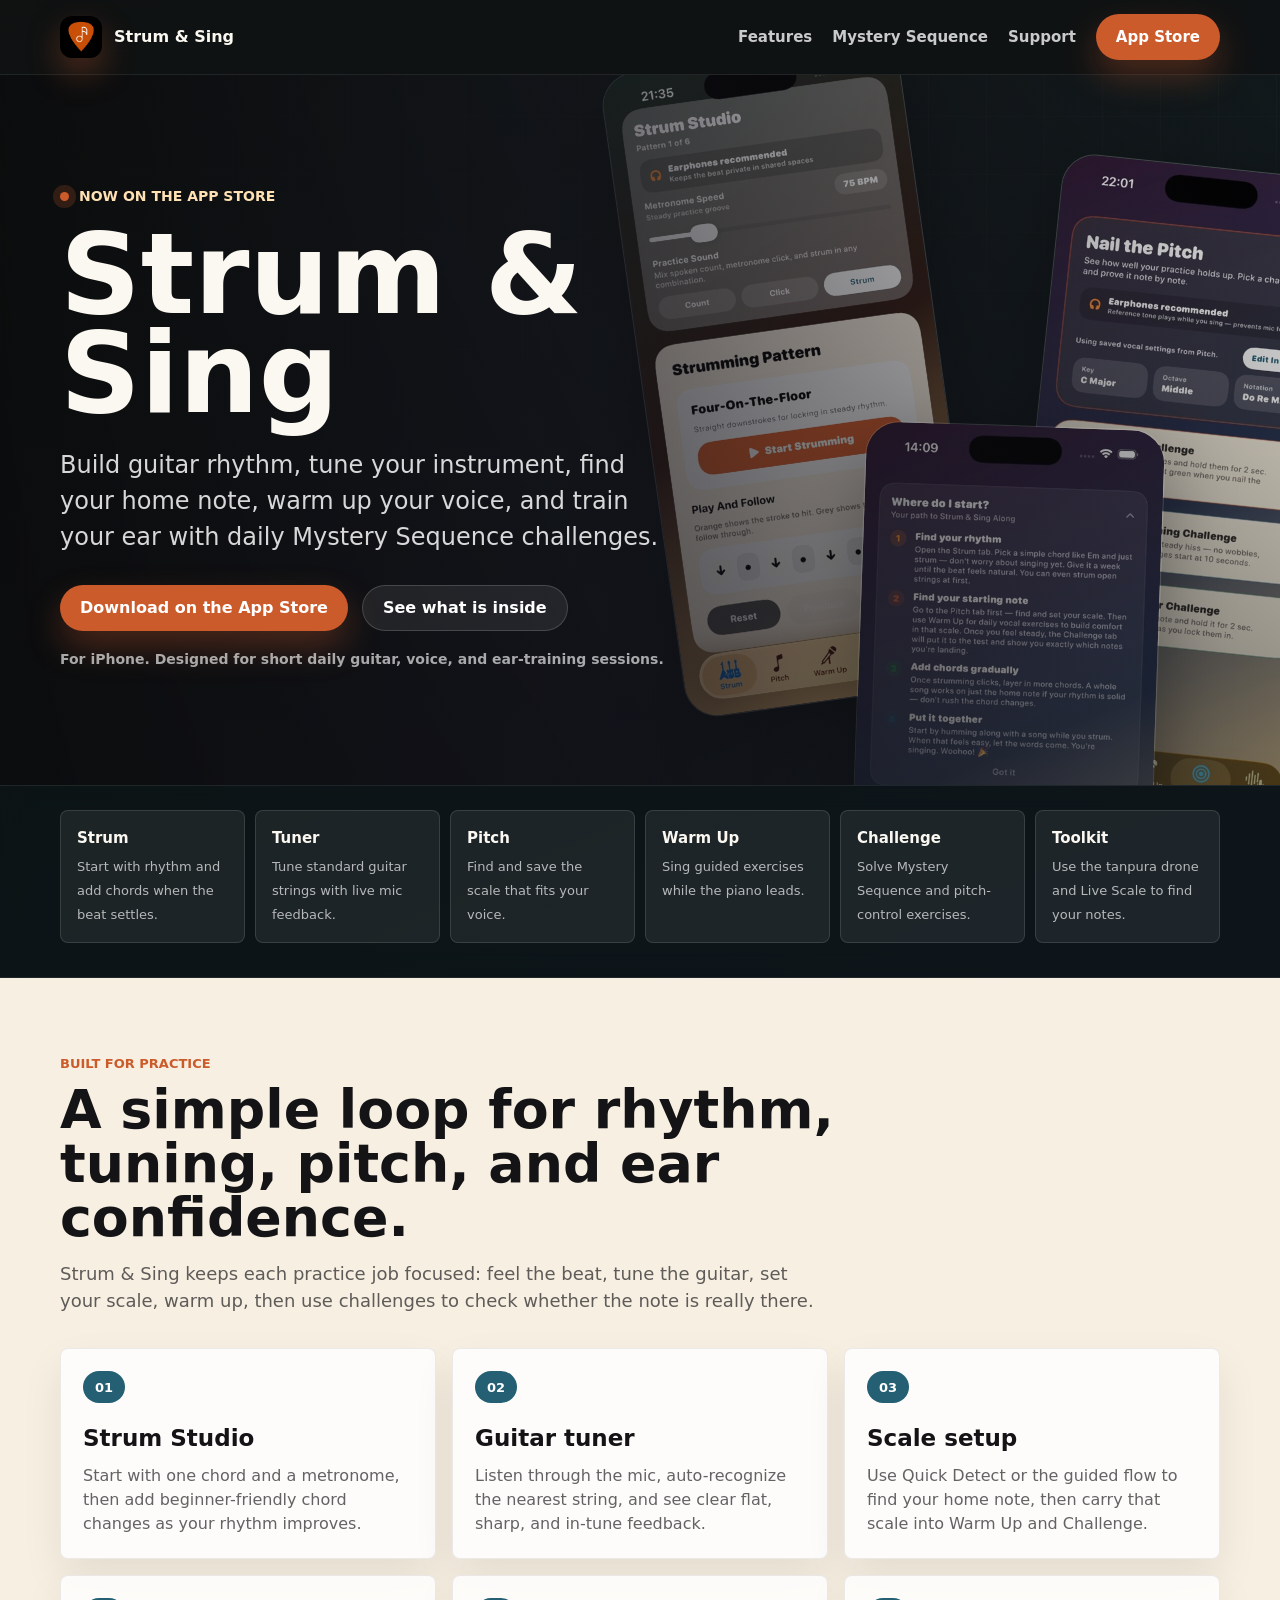
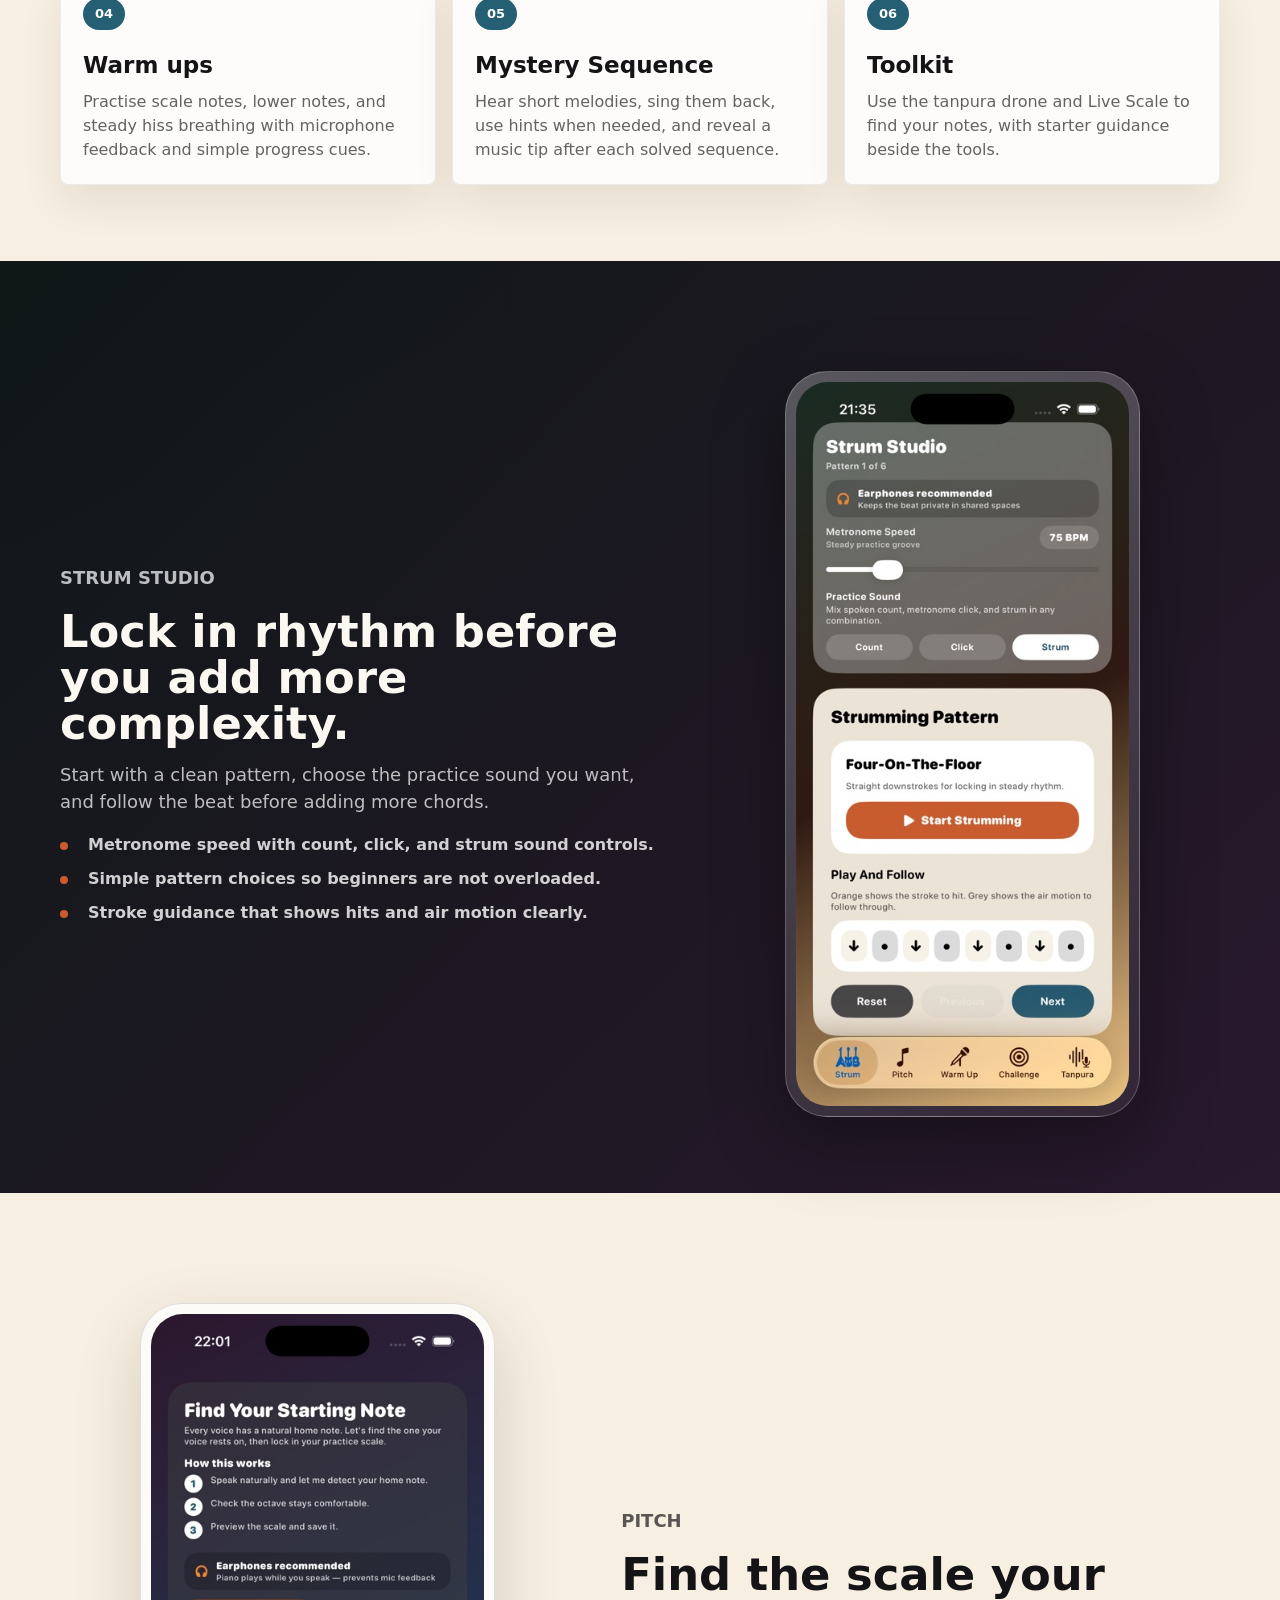
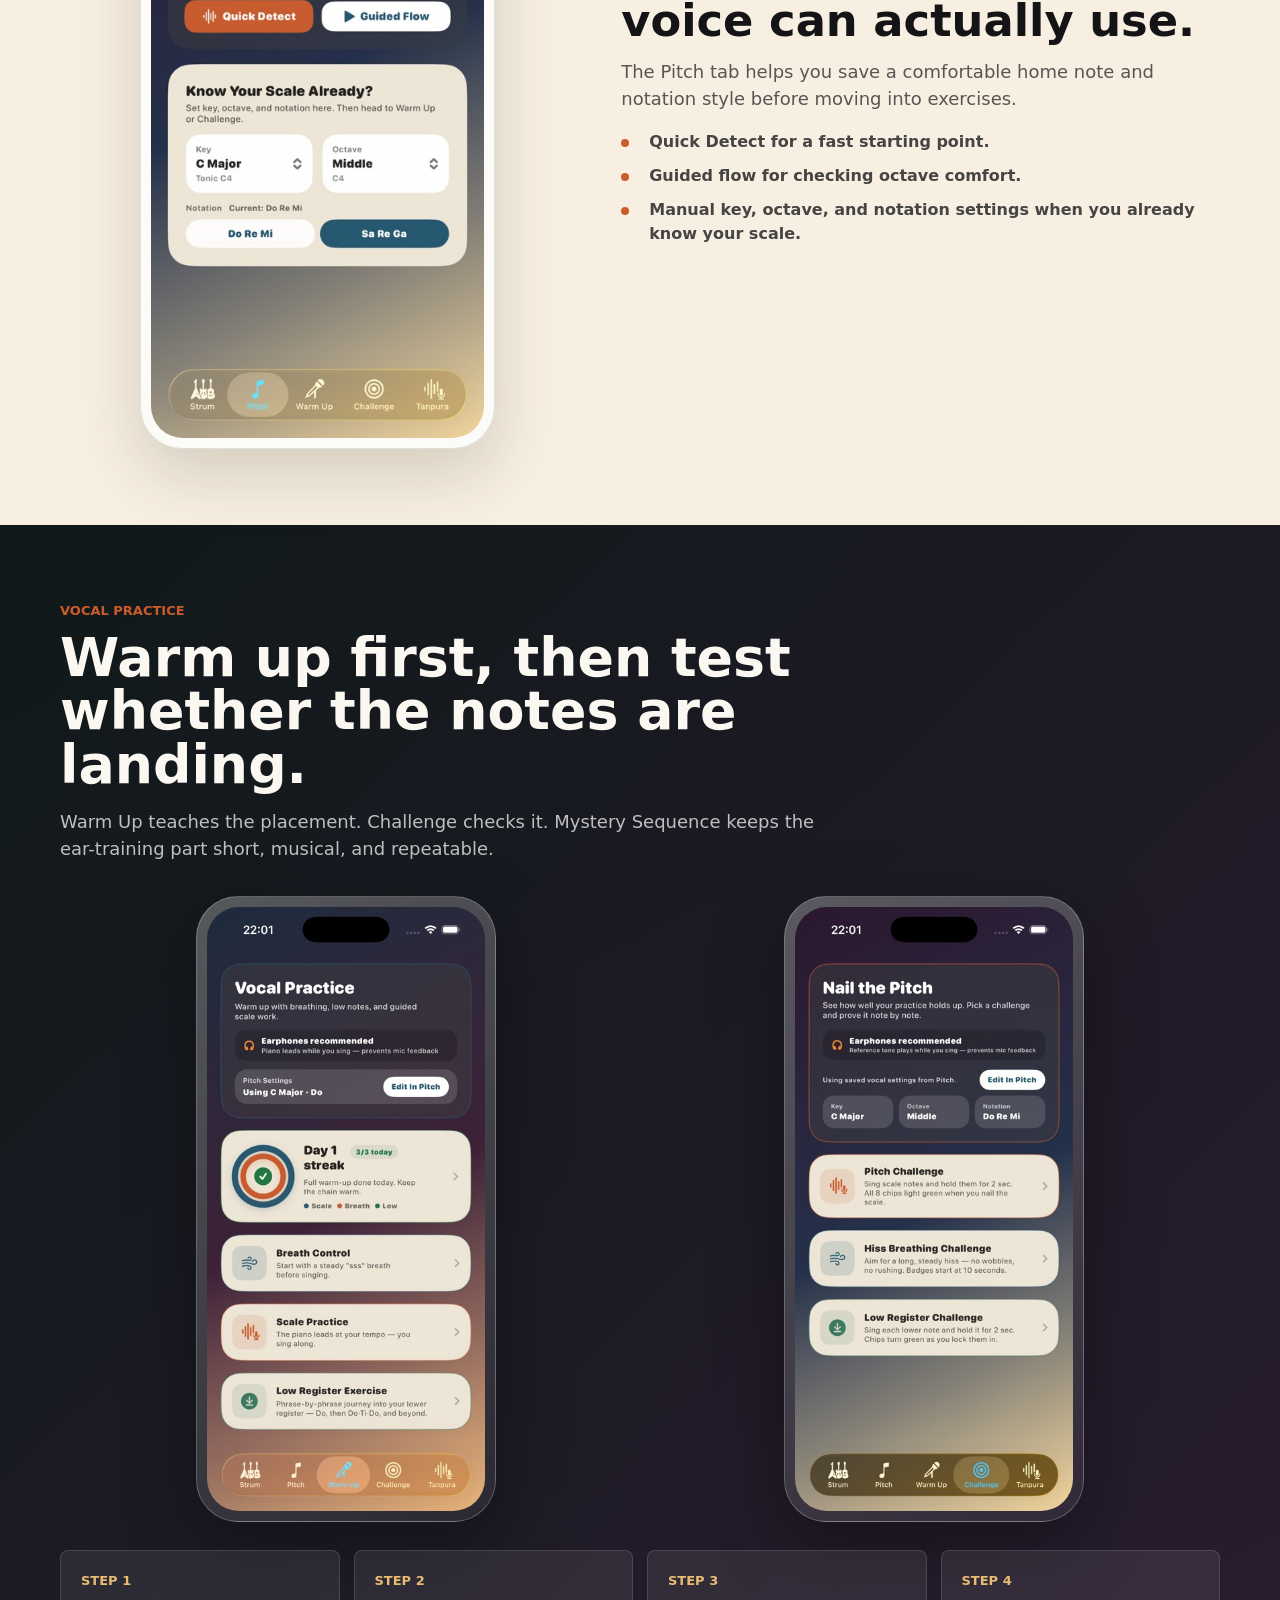
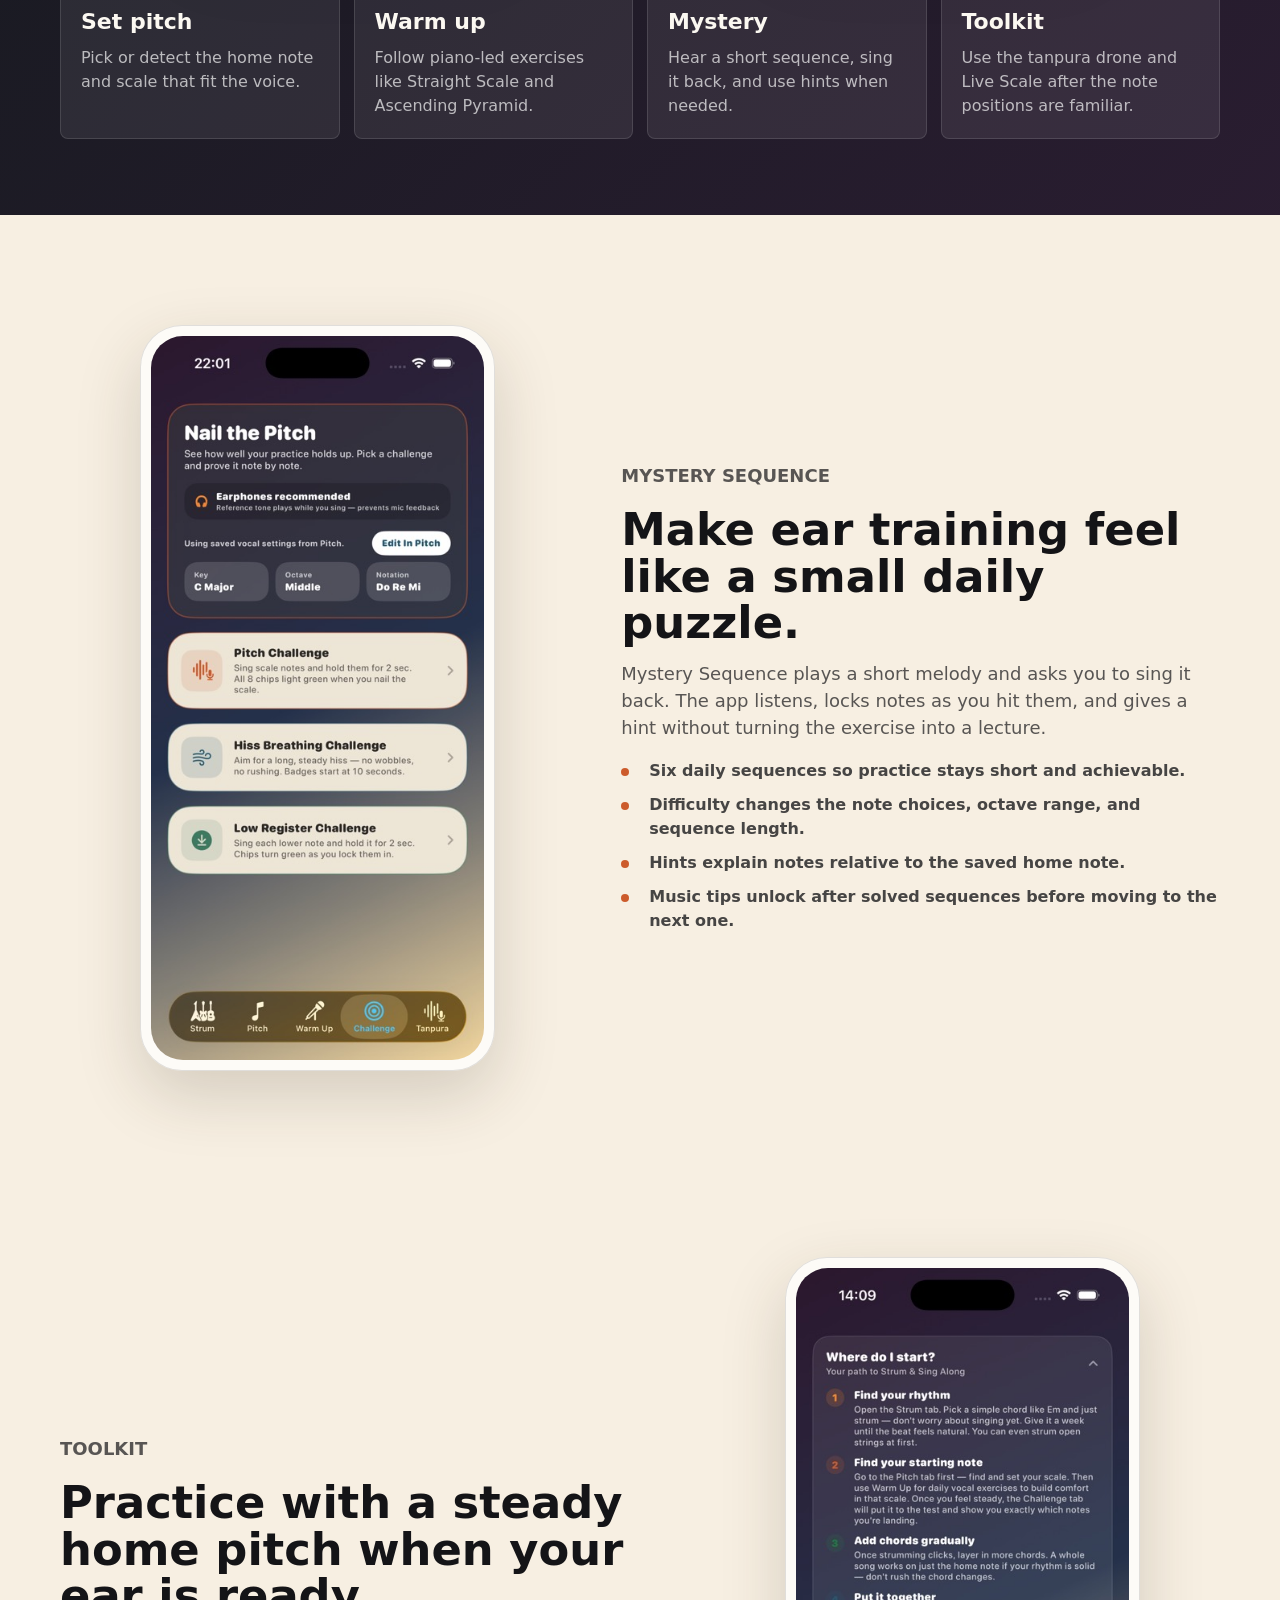
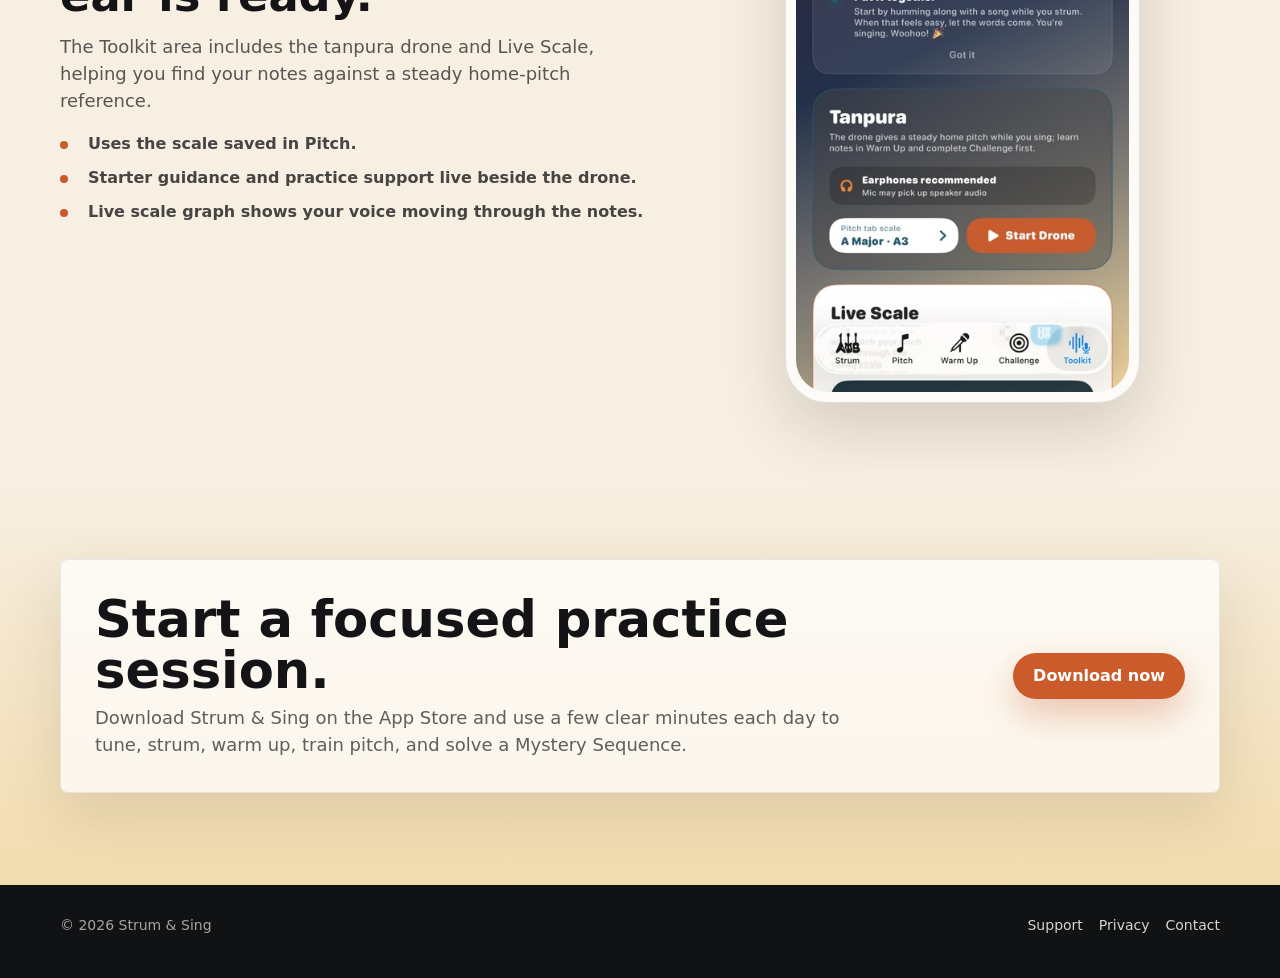
==== index.html @ d070ed95 "Clarify Toolkit website copy" ====
<!DOCTYPE html>
<html lang="en">
<head>
  <meta charset="UTF-8" />
  <meta name="viewport" content="width=device-width, initial-scale=1.0" />
  <title>Strum &amp; Sing | Guitar, Voice &amp; Ear Training</title>
  <meta name="description" content="Strum &amp; Sing is an iPhone practice app for guitar rhythm, guitar tuning, vocal warm ups, pitch feedback, Mystery Sequence ear training, and Toolkit drone practice." />
  <meta property="og:title" content="Strum &amp; Sing" />
  <meta property="og:description" content="Build rhythm. Tune your guitar. Find your pitch. Train your ear with Mystery Sequence." />
  <meta property="og:image" content="assets/strum-studio.jpg" />
  <meta property="og:type" content="website" />
  <style>
    :root {
      --ink: #141417;
      --text: #fbf8f1;
      --muted: rgba(251, 248, 241, 0.76);
      --soft: rgba(251, 248, 241, 0.12);
      --line: rgba(251, 248, 241, 0.18);
      --paper: #f7efe2;
      --paper-soft: #fffaf1;
      --charcoal: #323236;
      --clay: #cc5b2b;
      --clay-dark: #9e3f20;
      --teal: #245f73;
      --teal-dark: #113242;
      --sage: #8b9385;
      --plum: #2b172e;
      --gold: #e8bc72;
      --shadow: 0 24px 70px rgba(0, 0, 0, 0.34);
      --max: 1160px;
    }

    * { box-sizing: border-box; }
    html { scroll-behavior: smooth; }

    body {
      margin: 0;
      font-family: Inter, ui-sans-serif, system-ui, -apple-system, BlinkMacSystemFont, "Segoe UI", sans-serif;
      color: var(--text);
      background:
        linear-gradient(155deg, #101713 0%, #18233a 38%, #245f73 70%, #cc5b2b 100%);
      line-height: 1.5;
    }

    body::before {
      content: "";
      position: fixed;
      inset: 0;
      pointer-events: none;
      background:
        linear-gradient(90deg, rgba(255,255,255,0.035) 1px, transparent 1px),
        linear-gradient(180deg, rgba(255,255,255,0.03) 1px, transparent 1px);
      background-size: 58px 58px;
      mask-image: linear-gradient(180deg, rgba(0,0,0,0.65), transparent 72%);
    }

    a { color: inherit; text-decoration: none; }
    img { display: block; max-width: 100%; }

    .wrap {
      width: min(var(--max), calc(100% - 32px));
      margin: 0 auto;
    }

    .nav {
      position: sticky;
      top: 0;
      z-index: 20;
      border-bottom: 1px solid rgba(255,255,255,0.08);
      background: rgba(15, 17, 18, 0.74);
      backdrop-filter: blur(18px);
    }

    .nav-inner {
      min-height: 74px;
      display: flex;
      align-items: center;
      justify-content: space-between;
      gap: 18px;
    }

    .brand {
      display: inline-flex;
      align-items: center;
      gap: 12px;
      font-weight: 850;
    }

    .brand-mark {
      width: 42px;
      height: 42px;
      border-radius: 12px;
      overflow: hidden;
      background: rgba(255,255,255,0.08);
      box-shadow: 0 14px 32px rgba(204, 91, 43, 0.34);
    }

    .brand-mark img {
      width: 100%;
      height: 100%;
      object-fit: cover;
    }

    .nav-links {
      display: flex;
      align-items: center;
      gap: 20px;
      color: rgba(255,255,255,0.78);
      font-size: 15px;
      font-weight: 700;
    }

    .button {
      display: inline-flex;
      align-items: center;
      justify-content: center;
      gap: 10px;
      min-height: 46px;
      padding: 0 20px;
      border-radius: 999px;
      font-weight: 850;
      transition: transform 0.18s ease, box-shadow 0.18s ease, background 0.18s ease;
    }

    .button:hover {
      transform: translateY(-1px);
    }

    .button-primary {
      background: var(--clay);
      color: #fff;
      box-shadow: 0 16px 34px rgba(204, 91, 43, 0.32);
    }

    .button-primary:hover {
      background: #d86531;
    }

    .button-secondary {
      border: 1px solid rgba(255,255,255,0.16);
      background: rgba(255,255,255,0.08);
      color: #fff;
    }

    .hero {
      position: relative;
      overflow: hidden;
      min-height: calc(100svh - 190px);
      display: grid;
      align-items: center;
      isolation: isolate;
    }

    .hero::before {
      content: "";
      position: absolute;
      inset: 0;
      z-index: -2;
      background:
        linear-gradient(90deg, rgba(11, 12, 13, 0.9) 0%, rgba(19, 18, 25, 0.62) 42%, rgba(19, 18, 25, 0.04) 100%),
        linear-gradient(180deg, rgba(11, 12, 13, 0.04) 0%, rgba(11, 12, 13, 0.48) 100%);
    }

    .hero-media {
      position: absolute;
      inset: -42px max(-9vw, -120px) -80px auto;
      width: min(920px, 64vw);
      z-index: -3;
      opacity: 1;
    }

    .hero-shot {
      position: absolute;
      width: min(31vw, 300px);
      border-radius: 34px;
      overflow: hidden;
      box-shadow: var(--shadow);
      border: 1px solid rgba(255,255,255,0.18);
      background: rgba(255,255,255,0.08);
      filter: saturate(1.1) brightness(1.08);
    }

    .hero-shot.one {
      top: 20px;
      left: 8%;
      transform: rotate(-8deg);
    }

    .hero-shot.two {
      top: 132px;
      right: 8%;
      transform: rotate(6deg);
    }

    .hero-shot.three {
      top: 392px;
      left: 34%;
      transform: rotate(2deg);
    }

    .hero-content {
      max-width: 650px;
      padding: 54px 0 46px;
    }

    .eyebrow {
      display: inline-flex;
      align-items: center;
      gap: 10px;
      margin-bottom: 18px;
      color: #ffe1b4;
      font-size: 14px;
      font-weight: 850;
      text-transform: uppercase;
      letter-spacing: 0;
    }

    .eyebrow::before {
      content: "";
      width: 9px;
      height: 9px;
      border-radius: 50%;
      background: var(--clay);
      box-shadow: 0 0 0 7px rgba(204, 91, 43, 0.2);
    }

    h1 {
      margin: 0;
      font-size: clamp(54px, 9vw, 112px);
      line-height: 0.88;
      letter-spacing: 0;
    }

    .hero-copy {
      margin: 24px 0 0;
      max-width: 610px;
      color: rgba(255,255,255,0.84);
      font-size: clamp(18px, 2.2vw, 24px);
    }

    .hero-actions {
      display: flex;
      flex-wrap: wrap;
      gap: 14px;
      margin-top: 30px;
    }

    .store-note {
      margin-top: 18px;
      color: rgba(255,255,255,0.64);
      font-size: 14px;
      font-weight: 650;
    }

    .feature-strip {
      padding: 24px 0 34px;
      background: rgba(7, 12, 14, 0.42);
      border-top: 1px solid rgba(255,255,255,0.08);
      border-bottom: 1px solid rgba(255,255,255,0.08);
      backdrop-filter: blur(12px);
    }

    .strip-grid {
      display: grid;
      grid-template-columns: repeat(6, 1fr);
      gap: 10px;
    }

    .strip-item {
      padding: 16px;
      border: 1px solid rgba(255,255,255,0.12);
      border-radius: 8px;
      background: rgba(255,255,255,0.07);
    }

    .strip-item strong {
      display: block;
      font-size: 15px;
      margin-bottom: 4px;
    }

    .strip-item span {
      color: rgba(255,255,255,0.68);
      font-size: 13px;
    }

    .section {
      padding: 76px 0;
    }

    .section.light {
      color: var(--ink);
      background: var(--paper);
    }

    .section.deep {
      background:
        linear-gradient(135deg, rgba(15, 23, 22, 0.94), rgba(42, 23, 43, 0.92));
    }

    .section-heading {
      max-width: 820px;
      margin-bottom: 34px;
    }

    .section-kicker {
      margin: 0 0 10px;
      color: var(--clay);
      font-size: 13px;
      font-weight: 900;
      letter-spacing: 0;
      text-transform: uppercase;
    }

    .section-title {
      margin: 0;
      font-size: clamp(34px, 4.2vw, 58px);
      line-height: 1;
      letter-spacing: 0;
    }

    .section-copy {
      margin: 16px 0 0;
      color: rgba(20,20,23,0.68);
      font-size: 18px;
      max-width: 760px;
    }

    .deep .section-copy {
      color: rgba(255,255,255,0.72);
    }

    .cards {
      display: grid;
      grid-template-columns: repeat(3, 1fr);
      gap: 16px;
    }

    .feature-card {
      border-radius: 8px;
      padding: 22px;
      background: rgba(255,255,255,0.82);
      border: 1px solid rgba(20,20,23,0.08);
      box-shadow: 0 18px 40px rgba(31, 24, 14, 0.08);
    }

    .feature-card.dark {
      background: rgba(255,255,255,0.08);
      border-color: rgba(255,255,255,0.12);
      box-shadow: none;
    }

    .feature-card h3 {
      margin: 0 0 8px;
      font-size: 23px;
      letter-spacing: 0;
    }

    .feature-card p {
      margin: 0;
      color: rgba(20,20,23,0.66);
    }

    .feature-card.dark p {
      color: rgba(255,255,255,0.68);
    }

    .pill {
      display: inline-flex;
      align-items: center;
      justify-content: center;
      min-width: 42px;
      height: 32px;
      padding: 0 10px;
      border-radius: 999px;
      margin-bottom: 18px;
      background: var(--teal);
      color: #fff;
      font-size: 13px;
      font-weight: 900;
    }

    .story {
      display: grid;
      grid-template-columns: minmax(0, 0.86fr) minmax(320px, 0.74fr);
      align-items: center;
      gap: 46px;
      margin-top: 34px;
    }

    .story.reverse {
      grid-template-columns: minmax(320px, 0.74fr) minmax(0, 0.86fr);
    }

    .story-text h3 {
      margin: 0 0 14px;
      font-size: clamp(30px, 3.5vw, 46px);
      line-height: 1.03;
      letter-spacing: 0;
    }

    .story-text p {
      margin: 0 0 18px;
      color: rgba(20,20,23,0.7);
      font-size: 18px;
    }

    .deep .story-text p {
      color: rgba(255,255,255,0.72);
    }

    .bullets {
      display: grid;
      gap: 10px;
      margin: 0;
      padding: 0;
      list-style: none;
      color: rgba(20,20,23,0.78);
      font-weight: 650;
    }

    .deep .bullets {
      color: rgba(255,255,255,0.8);
    }

    .bullets li {
      display: grid;
      grid-template-columns: 18px 1fr;
      gap: 10px;
      align-items: start;
    }

    .bullets li::before {
      content: "";
      width: 8px;
      height: 8px;
      margin-top: 9px;
      border-radius: 50%;
      background: var(--clay);
    }

    .device-frame {
      justify-self: center;
      width: min(100%, 355px);
      padding: 10px;
      border-radius: 42px;
      background: linear-gradient(145deg, rgba(255,255,255,0.28), rgba(255,255,255,0.06));
      border: 1px solid rgba(255,255,255,0.24);
      box-shadow: var(--shadow);
    }

    .light .device-frame {
      border-color: rgba(20,20,23,0.12);
      background: rgba(255,255,255,0.72);
      box-shadow: 0 24px 64px rgba(55, 42, 27, 0.18);
    }

    .device-frame img {
      border-radius: 32px;
      width: 100%;
    }

    .dual-shots {
      display: grid;
      grid-template-columns: repeat(2, minmax(0, 1fr));
      gap: 16px;
    }

    .dual-shots .device-frame {
      width: min(100%, 300px);
    }

    .flow {
      display: grid;
      grid-template-columns: repeat(4, 1fr);
      gap: 14px;
      margin-top: 28px;
    }

    .flow-step {
      border-radius: 8px;
      padding: 20px;
      background: rgba(255,255,255,0.08);
      border: 1px solid rgba(255,255,255,0.12);
    }

    .flow-step span {
      display: block;
      color: var(--gold);
      font-size: 13px;
      font-weight: 900;
      letter-spacing: 0;
      text-transform: uppercase;
      margin-bottom: 14px;
    }

    .flow-step h3 {
      margin: 0 0 8px;
      font-size: 22px;
      letter-spacing: 0;
    }

    .flow-step p {
      margin: 0;
      color: rgba(255,255,255,0.68);
    }

    .cta {
      padding: 80px 0 92px;
      color: var(--ink);
      background: linear-gradient(180deg, var(--paper), #f2dcae);
    }

    .cta-inner {
      display: grid;
      grid-template-columns: 1fr auto;
      gap: 24px;
      align-items: center;
      padding: 34px;
      border-radius: 8px;
      background: rgba(255,255,255,0.72);
      border: 1px solid rgba(20,20,23,0.08);
      box-shadow: 0 22px 60px rgba(68, 43, 18, 0.13);
    }

    .cta h2 {
      margin: 0 0 8px;
      font-size: clamp(32px, 4vw, 54px);
      line-height: 1;
      letter-spacing: 0;
    }

    .cta p {
      margin: 0;
      color: rgba(20,20,23,0.68);
      font-size: 18px;
      max-width: 760px;
    }

    footer {
      padding: 30px 0 42px;
      background: #111214;
      color: rgba(255,255,255,0.62);
      font-size: 14px;
    }

    .footer-row {
      display: flex;
      justify-content: space-between;
      gap: 18px;
      flex-wrap: wrap;
    }

    .footer-links {
      display: flex;
      gap: 16px;
      flex-wrap: wrap;
    }

    .footer-links a {
      color: rgba(255,255,255,0.82);
    }

    @media (max-width: 980px) {
      .hero {
        min-height: calc(100svh - 150px);
        padding-top: 0;
      }

      .hero-media {
        position: absolute;
        inset: auto -74px -94px auto;
        width: min(760px, 110vw);
        height: 520px;
        margin: 0;
        opacity: 0.82;
      }

      .hero .wrap {
        display: block;
      }

      .hero-content {
        padding: 44px 0 40px;
      }

      .hero-shot {
        width: 230px;
      }

      .hero-shot.one { left: 2%; top: 0; }
      .hero-shot.two { right: 2%; top: 78px; }
      .hero-shot.three { left: 31%; top: 224px; }

      .strip-grid,
      .cards,
      .flow,
      .story,
      .story.reverse,
      .cta-inner {
        grid-template-columns: 1fr;
      }

      .story.reverse .story-text {
        order: -1;
      }

      .dual-shots {
        max-width: 660px;
        margin: 0 auto;
      }
    }

    @media (max-width: 680px) {
      .wrap {
        width: min(var(--max), calc(100% - 22px));
      }

      .nav-inner {
        min-height: 66px;
      }

      .nav-links a:not(.button) {
        display: none;
      }

      .nav-links {
        gap: 0;
      }

      .button {
        min-height: 42px;
        padding: 0 15px;
      }

      .hero-content {
        max-width: 100%;
        padding: 34px 0 34px;
      }

      h1 {
        font-size: clamp(52px, 17vw, 78px);
      }

      .hero {
        min-height: calc(100svh - 132px);
      }

      .hero-media {
        inset: auto -84px -88px auto;
        width: 118vw;
        height: 390px;
        opacity: 0.72;
      }

      .hero-shot {
        width: 188px;
        border-radius: 26px;
      }

      .hero-shot img {
        border-radius: 24px;
      }

      .hero-shot.two {
        top: 70px;
      }

      .hero-shot.three {
        top: 195px;
        left: 28%;
      }

      .feature-strip,
      .section,
      .cta {
        padding-left: 0;
        padding-right: 0;
      }

      .section {
        padding-top: 58px;
        padding-bottom: 58px;
      }

      .cards {
        gap: 12px;
      }

      .dual-shots {
        grid-template-columns: 1fr;
      }

      .device-frame {
        width: min(100%, 320px);
      }

      .cta-inner {
        padding: 24px;
      }
    }
  </style>
</head>
<body>
  <nav class="nav">
    <div class="wrap nav-inner">
      <a href="#" class="brand" aria-label="Strum and Sing home">
        <span class="brand-mark">
          <img src="assets/app-icon.png" alt="" />
        </span>
        <span>Strum &amp; Sing</span>
      </a>
      <div class="nav-links" aria-label="Primary navigation">
        <a href="#features">Features</a>
        <a href="#mystery-sequence">Mystery Sequence</a>
        <a href="support.html">Support</a>
        <a class="button button-primary" href="https://apps.apple.com/gb/app/strum-sing/id6762654476" target="_blank" rel="noopener">App Store</a>
      </div>
    </div>
  </nav>

  <header class="hero">
    <div class="hero-media" aria-hidden="true">
      <div class="hero-shot one">
        <img src="assets/strum-studio.jpg" alt="" />
      </div>
      <div class="hero-shot two">
        <img src="assets/challenge.jpg" alt="" />
      </div>
      <div class="hero-shot three">
        <img src="assets/tanpura.jpg" alt="" />
      </div>
    </div>

    <div class="wrap">
      <div class="hero-content">
        <div class="eyebrow">Now on the App Store</div>
        <h1>Strum &amp; Sing</h1>
        <p class="hero-copy">Build guitar rhythm, tune your instrument, find your home note, warm up your voice, and train your ear with daily Mystery Sequence challenges.</p>
        <div class="hero-actions">
          <a class="button button-primary" href="https://apps.apple.com/gb/app/strum-sing/id6762654476" target="_blank" rel="noopener">Download on the App Store</a>
          <a class="button button-secondary" href="#features">See what is inside</a>
        </div>
        <p class="store-note">For iPhone. Designed for short daily guitar, voice, and ear-training sessions.</p>
      </div>
    </div>
  </header>

  <section class="feature-strip" aria-label="App sections">
    <div class="wrap strip-grid">
      <div class="strip-item">
        <strong>Strum</strong>
        <span>Start with rhythm and add chords when the beat settles.</span>
      </div>
      <div class="strip-item">
        <strong>Tuner</strong>
        <span>Tune standard guitar strings with live mic feedback.</span>
      </div>
      <div class="strip-item">
        <strong>Pitch</strong>
        <span>Find and save the scale that fits your voice.</span>
      </div>
      <div class="strip-item">
        <strong>Warm Up</strong>
        <span>Sing guided exercises while the piano leads.</span>
      </div>
      <div class="strip-item">
        <strong>Challenge</strong>
        <span>Solve Mystery Sequence and pitch-control exercises.</span>
      </div>
      <div class="strip-item">
        <strong>Toolkit</strong>
        <span>Use the tanpura drone and Live Scale to find your notes.</span>
      </div>
    </div>
  </section>

  <section class="section light" id="features">
    <div class="wrap">
      <div class="section-heading">
        <p class="section-kicker">Built for practice</p>
        <h2 class="section-title">A simple loop for rhythm, tuning, pitch, and ear confidence.</h2>
        <p class="section-copy">Strum &amp; Sing keeps each practice job focused: feel the beat, tune the guitar, set your scale, warm up, then use challenges to check whether the note is really there.</p>
      </div>

      <div class="cards">
        <article class="feature-card">
          <span class="pill">01</span>
          <h3>Strum Studio</h3>
          <p>Start with one chord and a metronome, then add beginner-friendly chord changes as your rhythm improves.</p>
        </article>
        <article class="feature-card">
          <span class="pill">02</span>
          <h3>Guitar tuner</h3>
          <p>Listen through the mic, auto-recognize the nearest string, and see clear flat, sharp, and in-tune feedback.</p>
        </article>
        <article class="feature-card">
          <span class="pill">03</span>
          <h3>Scale setup</h3>
          <p>Use Quick Detect or the guided flow to find your home note, then carry that scale into Warm Up and Challenge.</p>
        </article>
        <article class="feature-card">
          <span class="pill">04</span>
          <h3>Warm ups</h3>
          <p>Practise scale notes, lower notes, and steady hiss breathing with microphone feedback and simple progress cues.</p>
        </article>
        <article class="feature-card">
          <span class="pill">05</span>
          <h3>Mystery Sequence</h3>
          <p>Hear short melodies, sing them back, use hints when needed, and reveal a music tip after each solved sequence.</p>
        </article>
        <article class="feature-card">
          <span class="pill">06</span>
          <h3>Toolkit</h3>
          <p>Use the tanpura drone and Live Scale to find your notes, with starter guidance beside the tools.</p>
        </article>
      </div>
    </div>
  </section>

  <section class="section deep">
    <div class="wrap story">
      <div class="story-text">
        <p class="section-kicker">Strum Studio</p>
        <h3>Lock in rhythm before you add more complexity.</h3>
        <p>Start with a clean pattern, choose the practice sound you want, and follow the beat before adding more chords.</p>
        <ul class="bullets">
          <li>Metronome speed with count, click, and strum sound controls.</li>
          <li>Simple pattern choices so beginners are not overloaded.</li>
          <li>Stroke guidance that shows hits and air motion clearly.</li>
        </ul>
      </div>
      <div class="device-frame">
        <img src="assets/strum-studio.jpg" alt="Strum Studio screen showing a strumming pattern and Start Strumming button" loading="lazy" />
      </div>
    </div>
  </section>

  <section class="section light">
    <div class="wrap story reverse">
      <div class="device-frame">
        <img src="assets/pitch-starting-note.jpg" alt="Pitch tab showing Find Your Starting Note, Quick Detect, Guided Flow, and scale settings" loading="lazy" />
      </div>
      <div class="story-text">
        <p class="section-kicker">Pitch</p>
        <h3>Find the scale your voice can actually use.</h3>
        <p>The Pitch tab helps you save a comfortable home note and notation style before moving into exercises.</p>
        <ul class="bullets">
          <li>Quick Detect for a fast starting point.</li>
          <li>Guided flow for checking octave comfort.</li>
          <li>Manual key, octave, and notation settings when you already know your scale.</li>
        </ul>
      </div>
    </div>
  </section>

  <section class="section deep" id="practice-flow">
    <div class="wrap">
      <div class="section-heading">
        <p class="section-kicker">Vocal practice</p>
        <h2 class="section-title">Warm up first, then test whether the notes are landing.</h2>
        <p class="section-copy">Warm Up teaches the placement. Challenge checks it. Mystery Sequence keeps the ear-training part short, musical, and repeatable.</p>
      </div>

      <div class="dual-shots">
        <div class="device-frame">
          <img src="assets/warm-up.jpg" alt="Warm Up tab showing vocal practice controls and Follow Along scale notes" loading="lazy" />
        </div>
        <div class="device-frame">
          <img src="assets/challenge.jpg" alt="Challenge tab showing daily vocal challenges" loading="lazy" />
        </div>
      </div>

      <div class="flow">
        <article class="flow-step">
          <span>Step 1</span>
          <h3>Set pitch</h3>
          <p>Pick or detect the home note and scale that fit the voice.</p>
        </article>
        <article class="flow-step">
          <span>Step 2</span>
          <h3>Warm up</h3>
          <p>Follow piano-led exercises like Straight Scale and Ascending Pyramid.</p>
        </article>
        <article class="flow-step">
          <span>Step 3</span>
          <h3>Mystery</h3>
          <p>Hear a short sequence, sing it back, and use hints when needed.</p>
        </article>
        <article class="flow-step">
          <span>Step 4</span>
          <h3>Toolkit</h3>
          <p>Use the tanpura drone and Live Scale after the note positions are familiar.</p>
        </article>
      </div>
    </div>
  </section>

  <section class="section light" id="mystery-sequence">
    <div class="wrap story reverse">
      <div class="device-frame">
        <img src="assets/challenge.jpg" alt="Challenge tab showing daily ear-training exercises" loading="lazy" />
      </div>
      <div class="story-text">
        <p class="section-kicker">Mystery Sequence</p>
        <h3>Make ear training feel like a small daily puzzle.</h3>
        <p>Mystery Sequence plays a short melody and asks you to sing it back. The app listens, locks notes as you hit them, and gives a hint without turning the exercise into a lecture.</p>
        <ul class="bullets">
          <li>Six daily sequences so practice stays short and achievable.</li>
          <li>Difficulty changes the note choices, octave range, and sequence length.</li>
          <li>Hints explain notes relative to the saved home note.</li>
          <li>Music tips unlock after solved sequences before moving to the next one.</li>
        </ul>
      </div>
    </div>
  </section>

  <section class="section light">
    <div class="wrap story">
      <div class="story-text">
        <p class="section-kicker">Toolkit</p>
        <h3>Practice with a steady home pitch when your ear is ready.</h3>
        <p>The Toolkit area includes the tanpura drone and Live Scale, helping you find your notes against a steady home-pitch reference.</p>
        <ul class="bullets">
          <li>Uses the scale saved in Pitch.</li>
          <li>Starter guidance and practice support live beside the drone.</li>
          <li>Live scale graph shows your voice moving through the notes.</li>
        </ul>
      </div>
      <div class="device-frame">
        <img src="assets/tanpura.jpg" alt="Toolkit screen showing the tanpura drone and live scale graph" loading="lazy" />
      </div>
    </div>
  </section>

  <section class="cta" id="download">
    <div class="wrap">
      <div class="cta-inner">
        <div>
          <h2>Start a focused practice session.</h2>
          <p>Download Strum &amp; Sing on the App Store and use a few clear minutes each day to tune, strum, warm up, train pitch, and solve a Mystery Sequence.</p>
        </div>
        <a class="button button-primary" href="https://apps.apple.com/gb/app/strum-sing/id6762654476" target="_blank" rel="noopener">Download now</a>
      </div>
    </div>
  </section>

  <footer>
    <div class="wrap footer-row">
      <div>&copy; 2026 Strum &amp; Sing</div>
      <div class="footer-links">
        <a href="support.html">Support</a>
        <a href="privacy.html">Privacy</a>
        <a href="mailto:strumandsingalong@gmail.com">Contact</a>
      </div>
    </div>
  </footer>
</body>
</html>
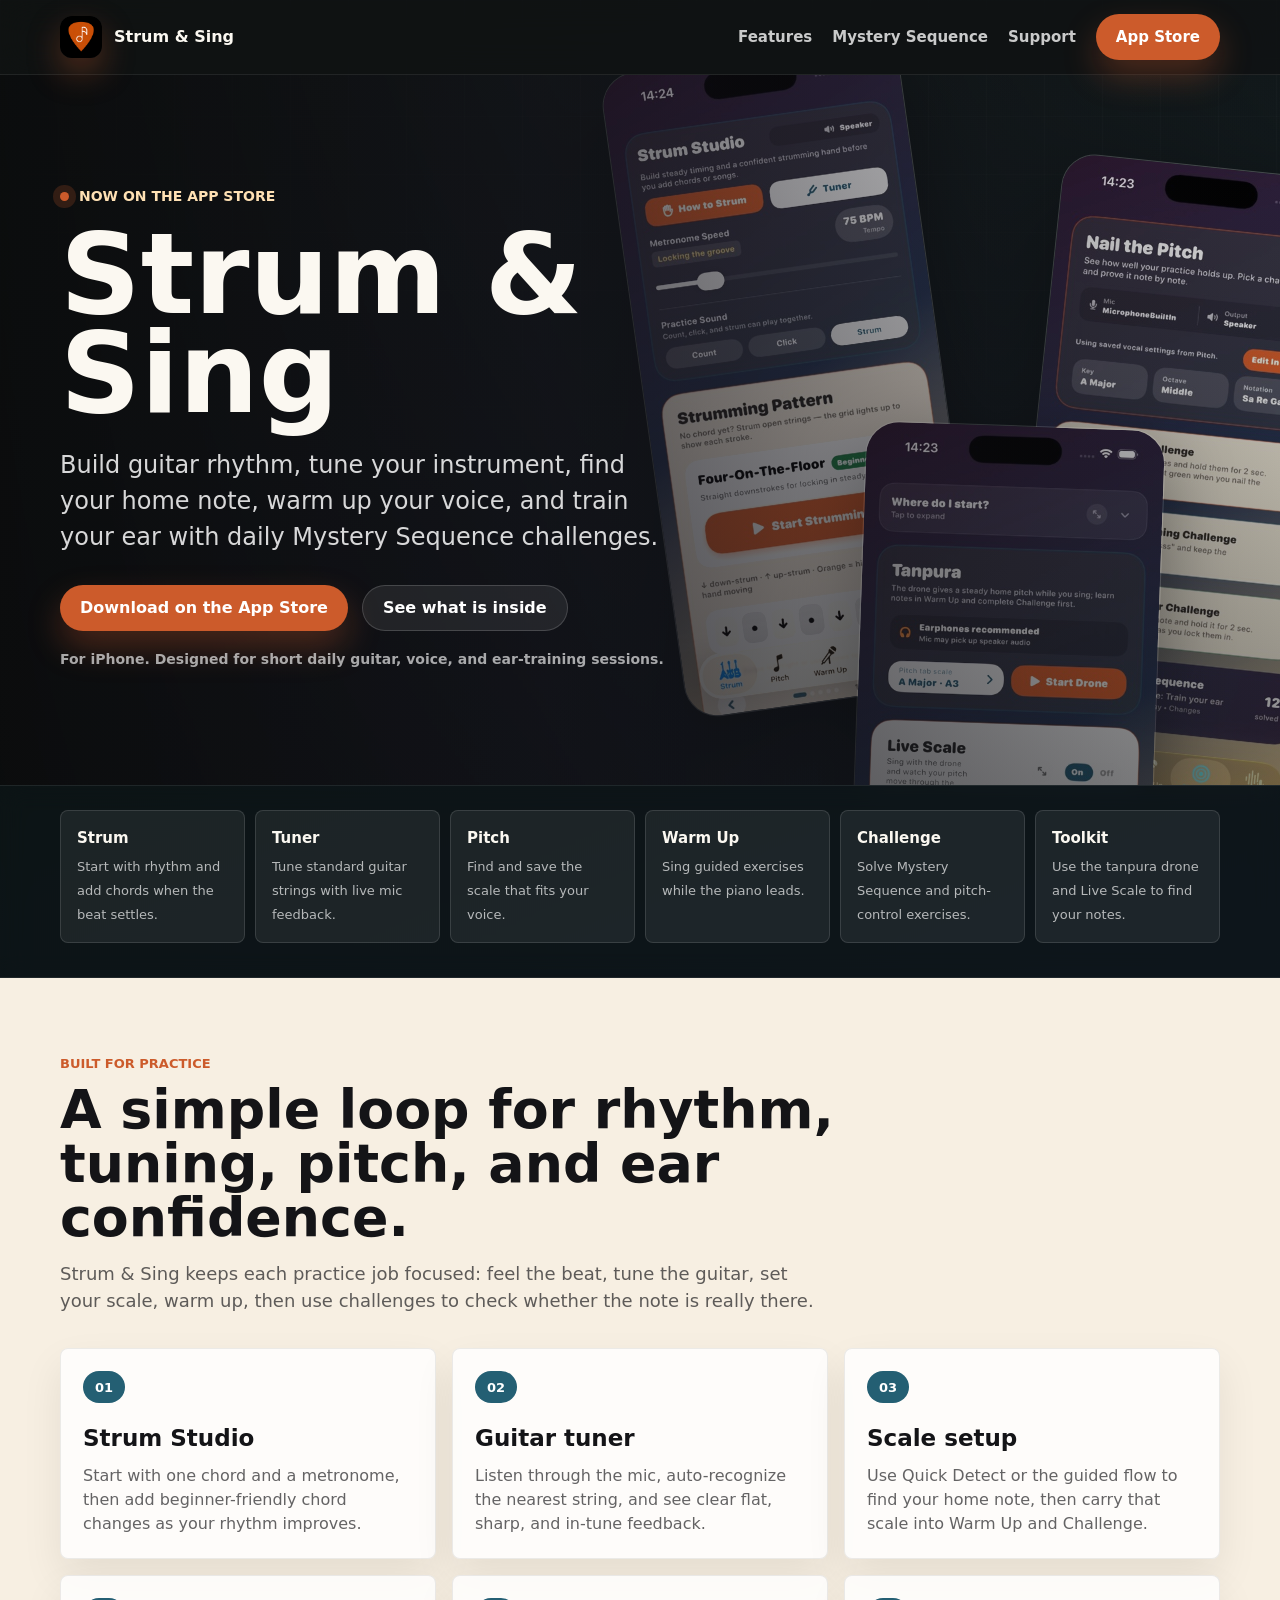
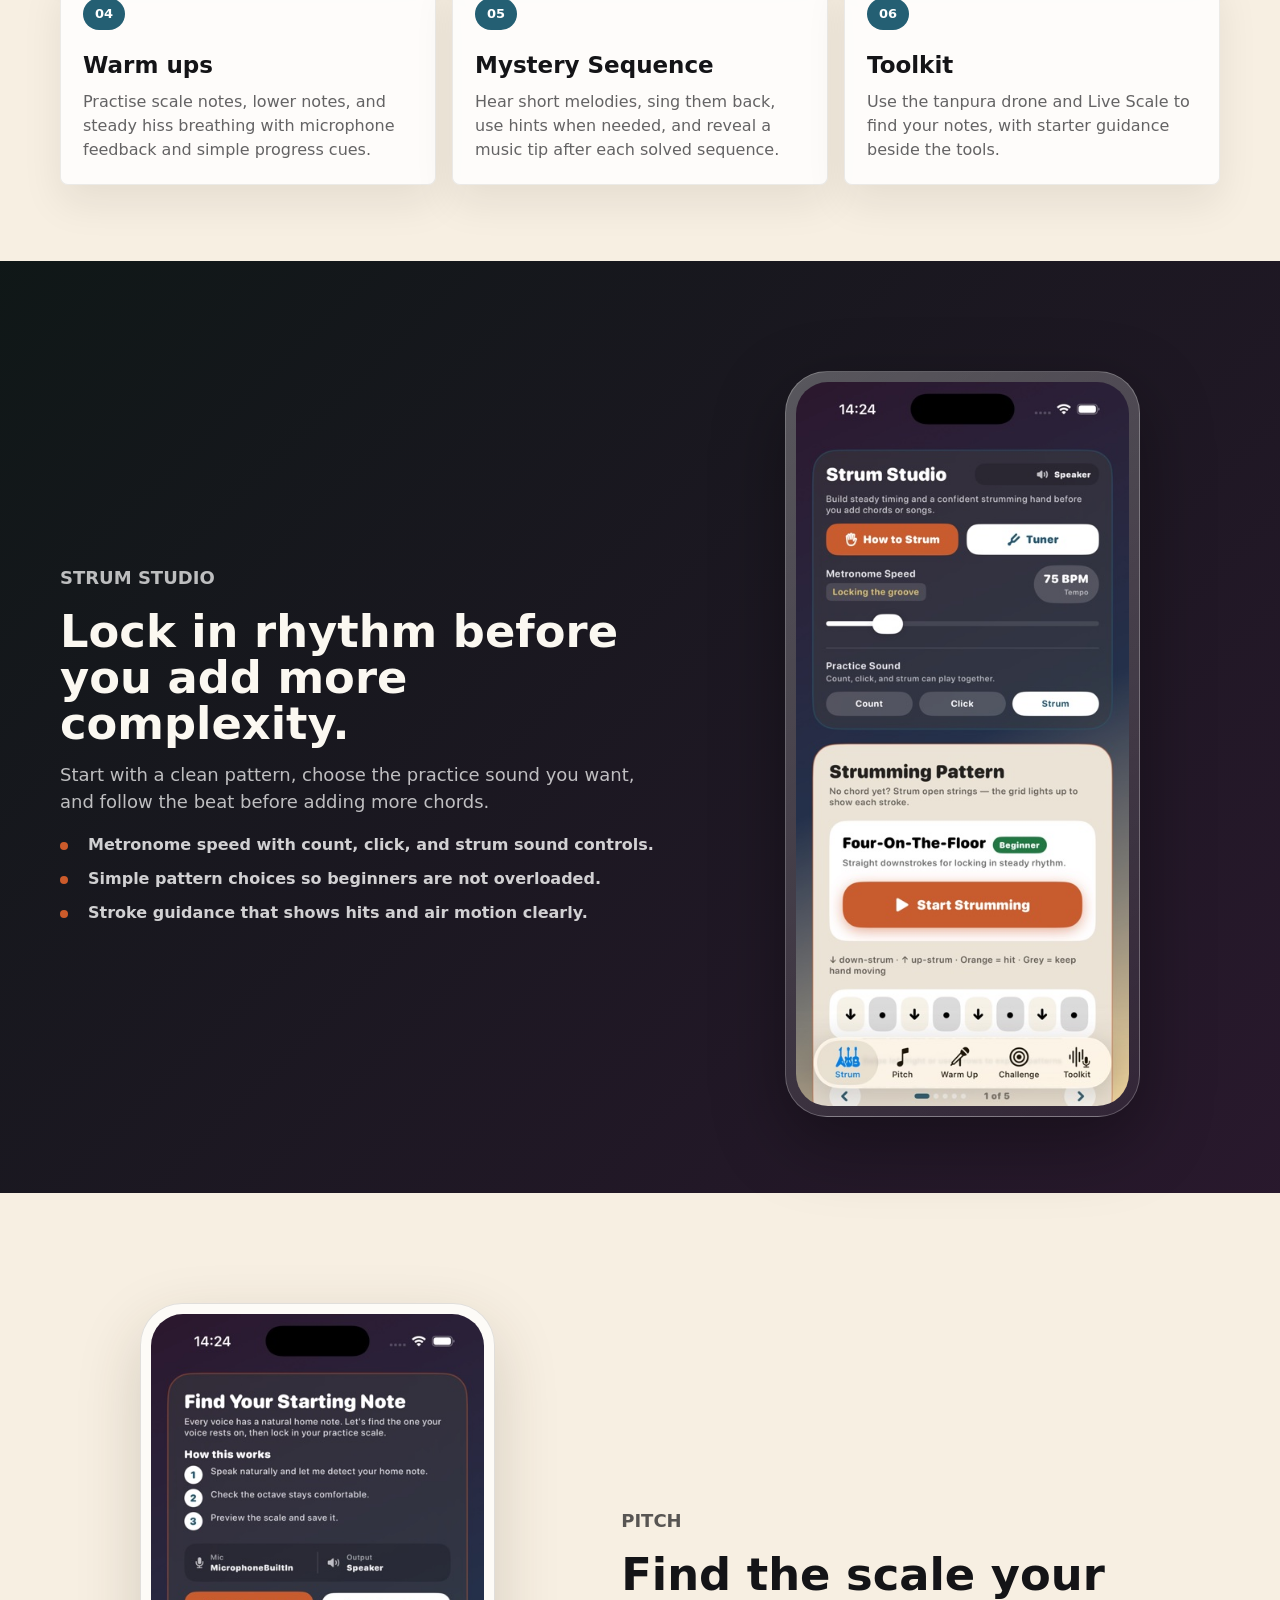
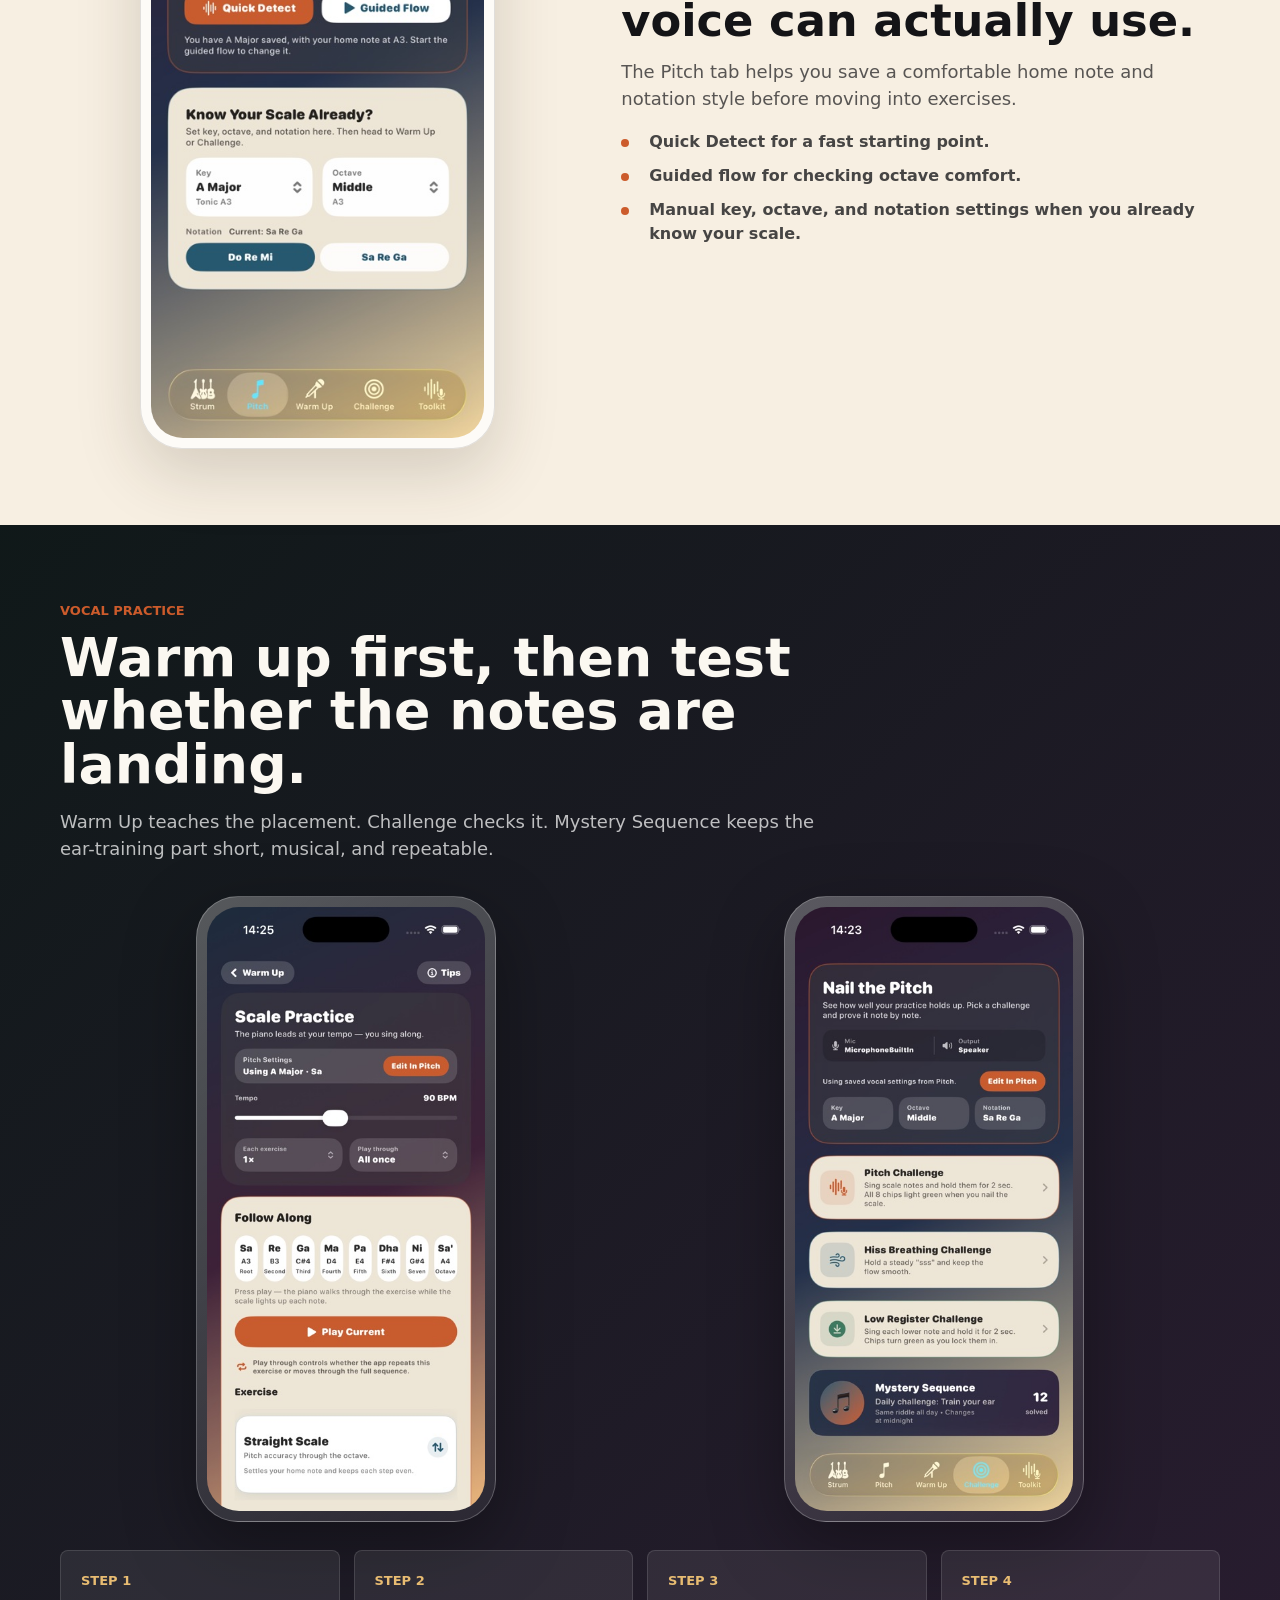
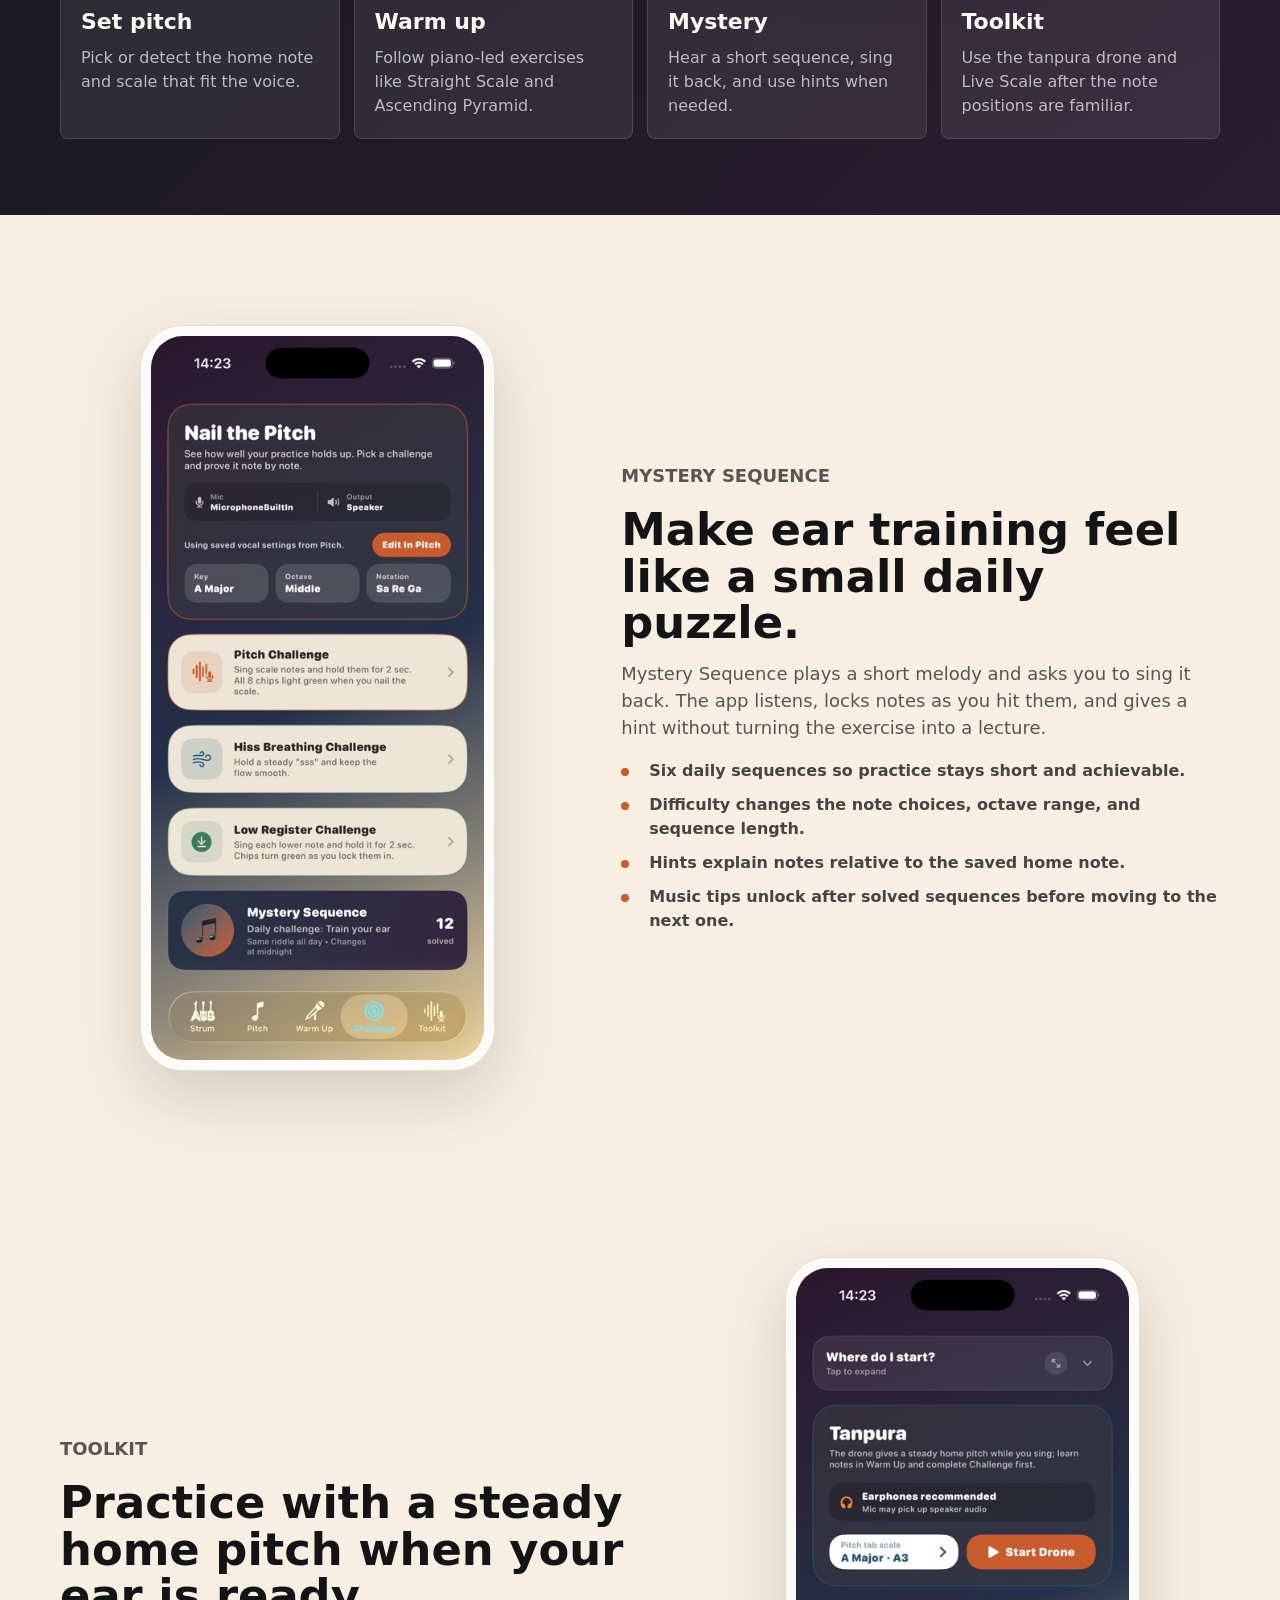
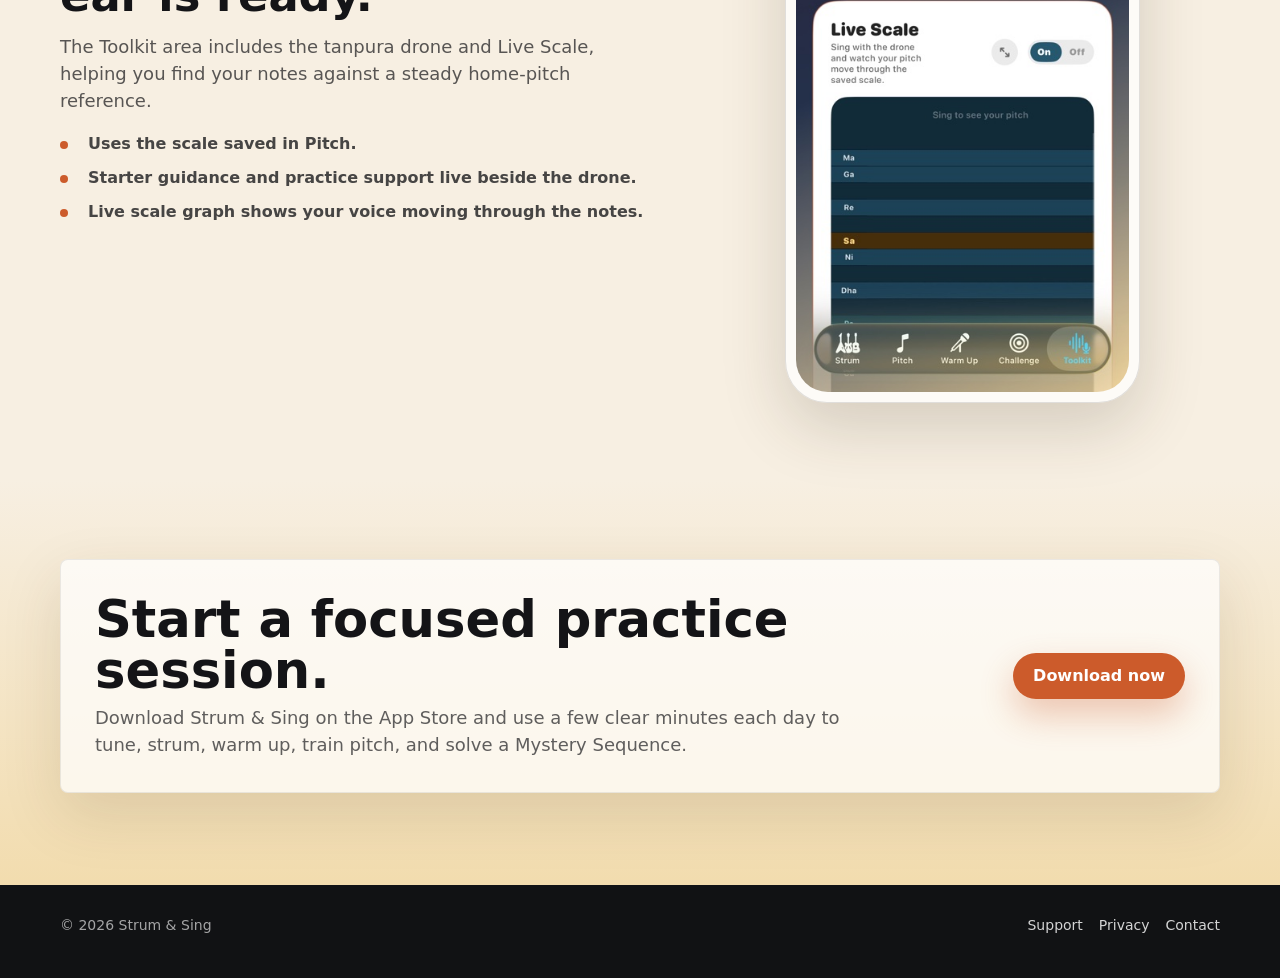
==== commit 4ff2a804: "Refresh website screenshots" ====
--- a/index.html
+++ b/index.html
@@ -864,7 +864,7 @@
 
       <div class="dual-shots">
         <div class="device-frame">
-          <img src="assets/warm-up.jpg" alt="Warm Up tab showing vocal practice controls and Follow Along scale notes" loading="lazy" />
+          <img src="assets/warm-up.jpg" alt="Scale Practice screen showing Sa Re Ga notes and Play Current" loading="lazy" />
         </div>
         <div class="device-frame">
           <img src="assets/challenge.jpg" alt="Challenge tab showing daily vocal challenges" loading="lazy" />
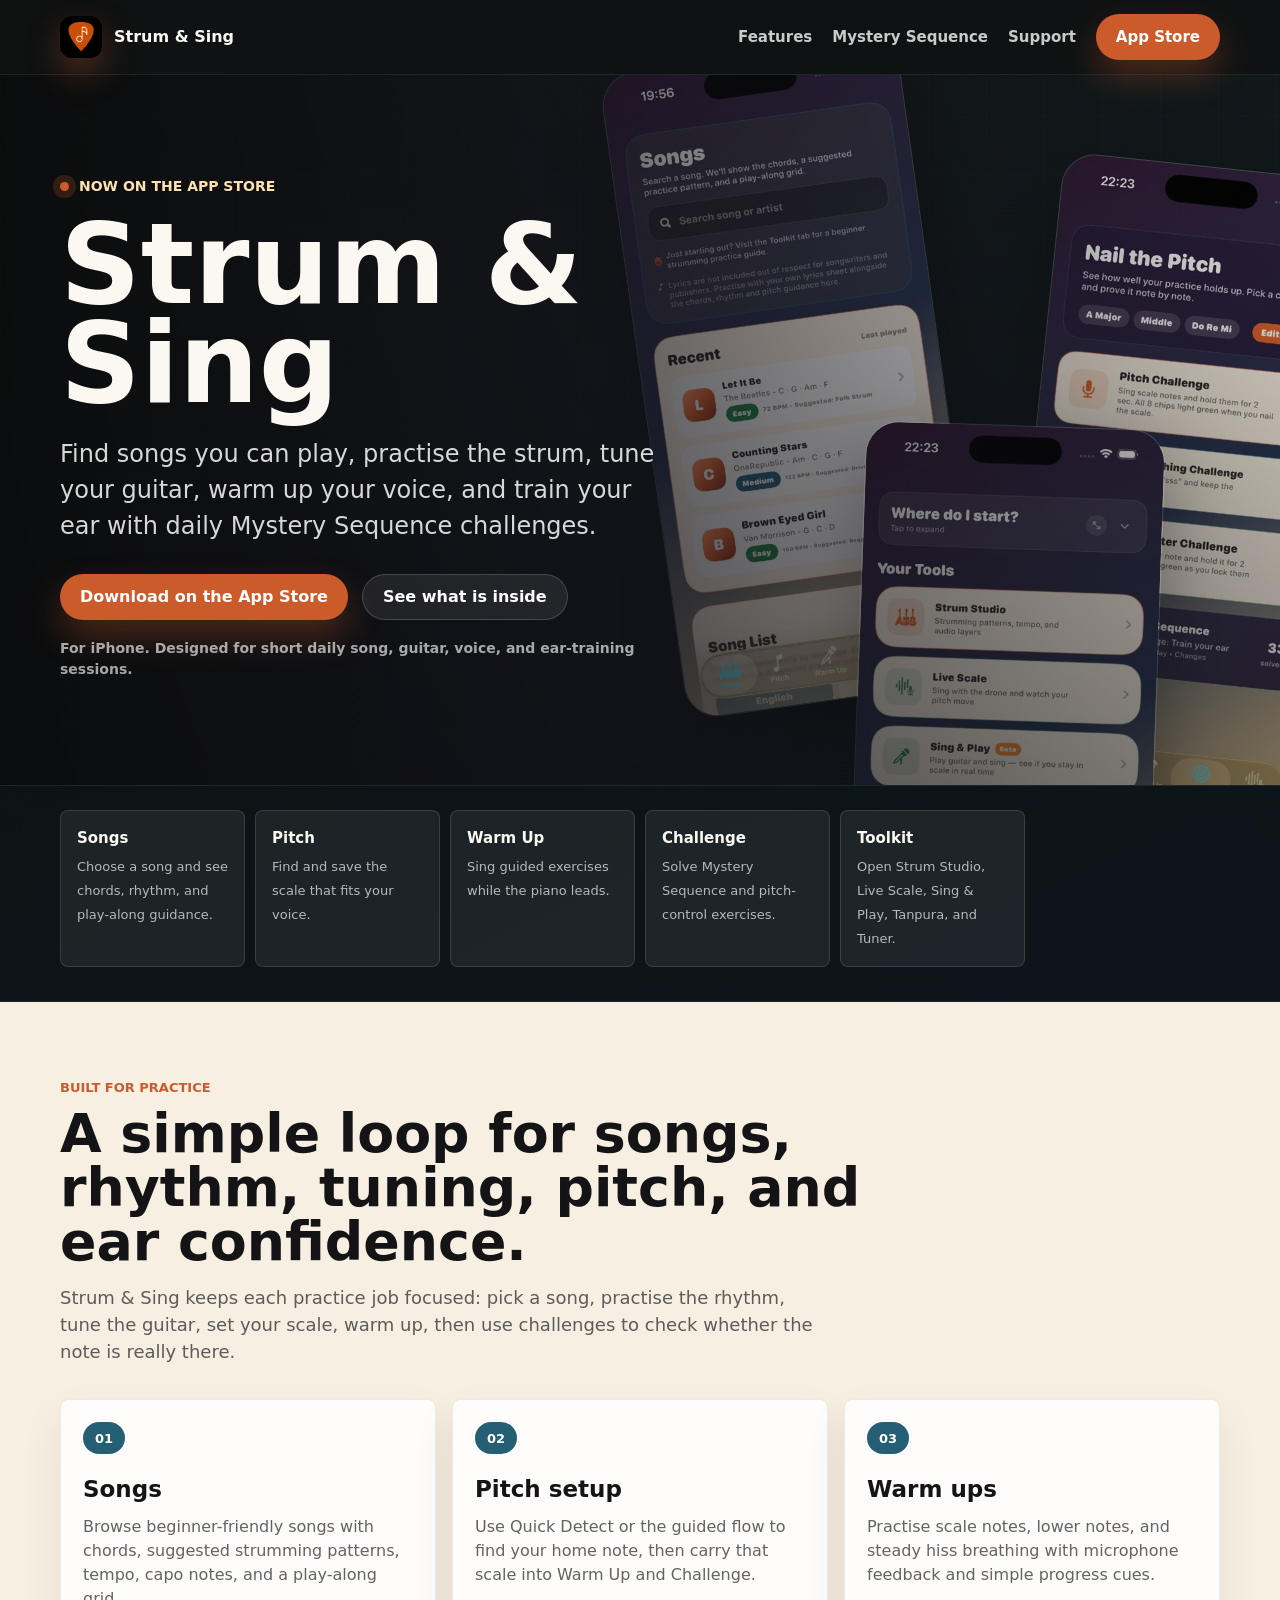
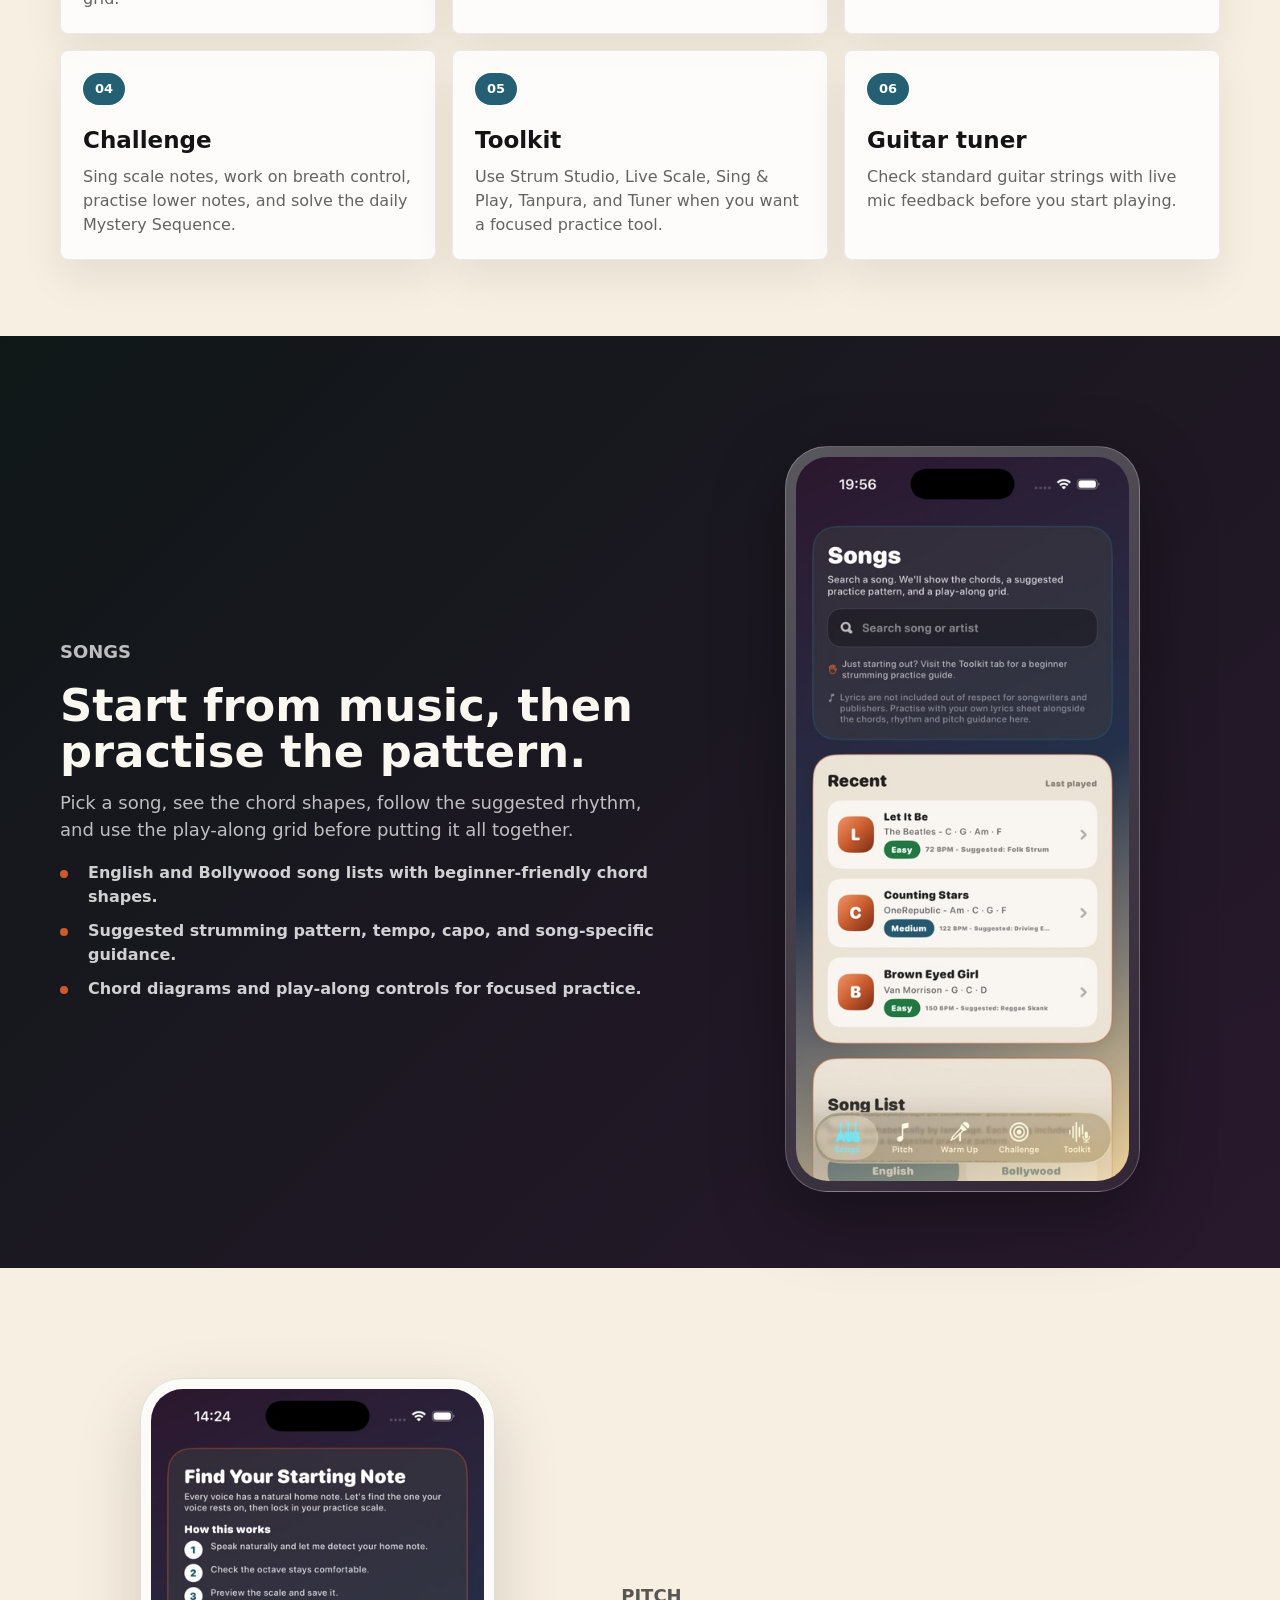
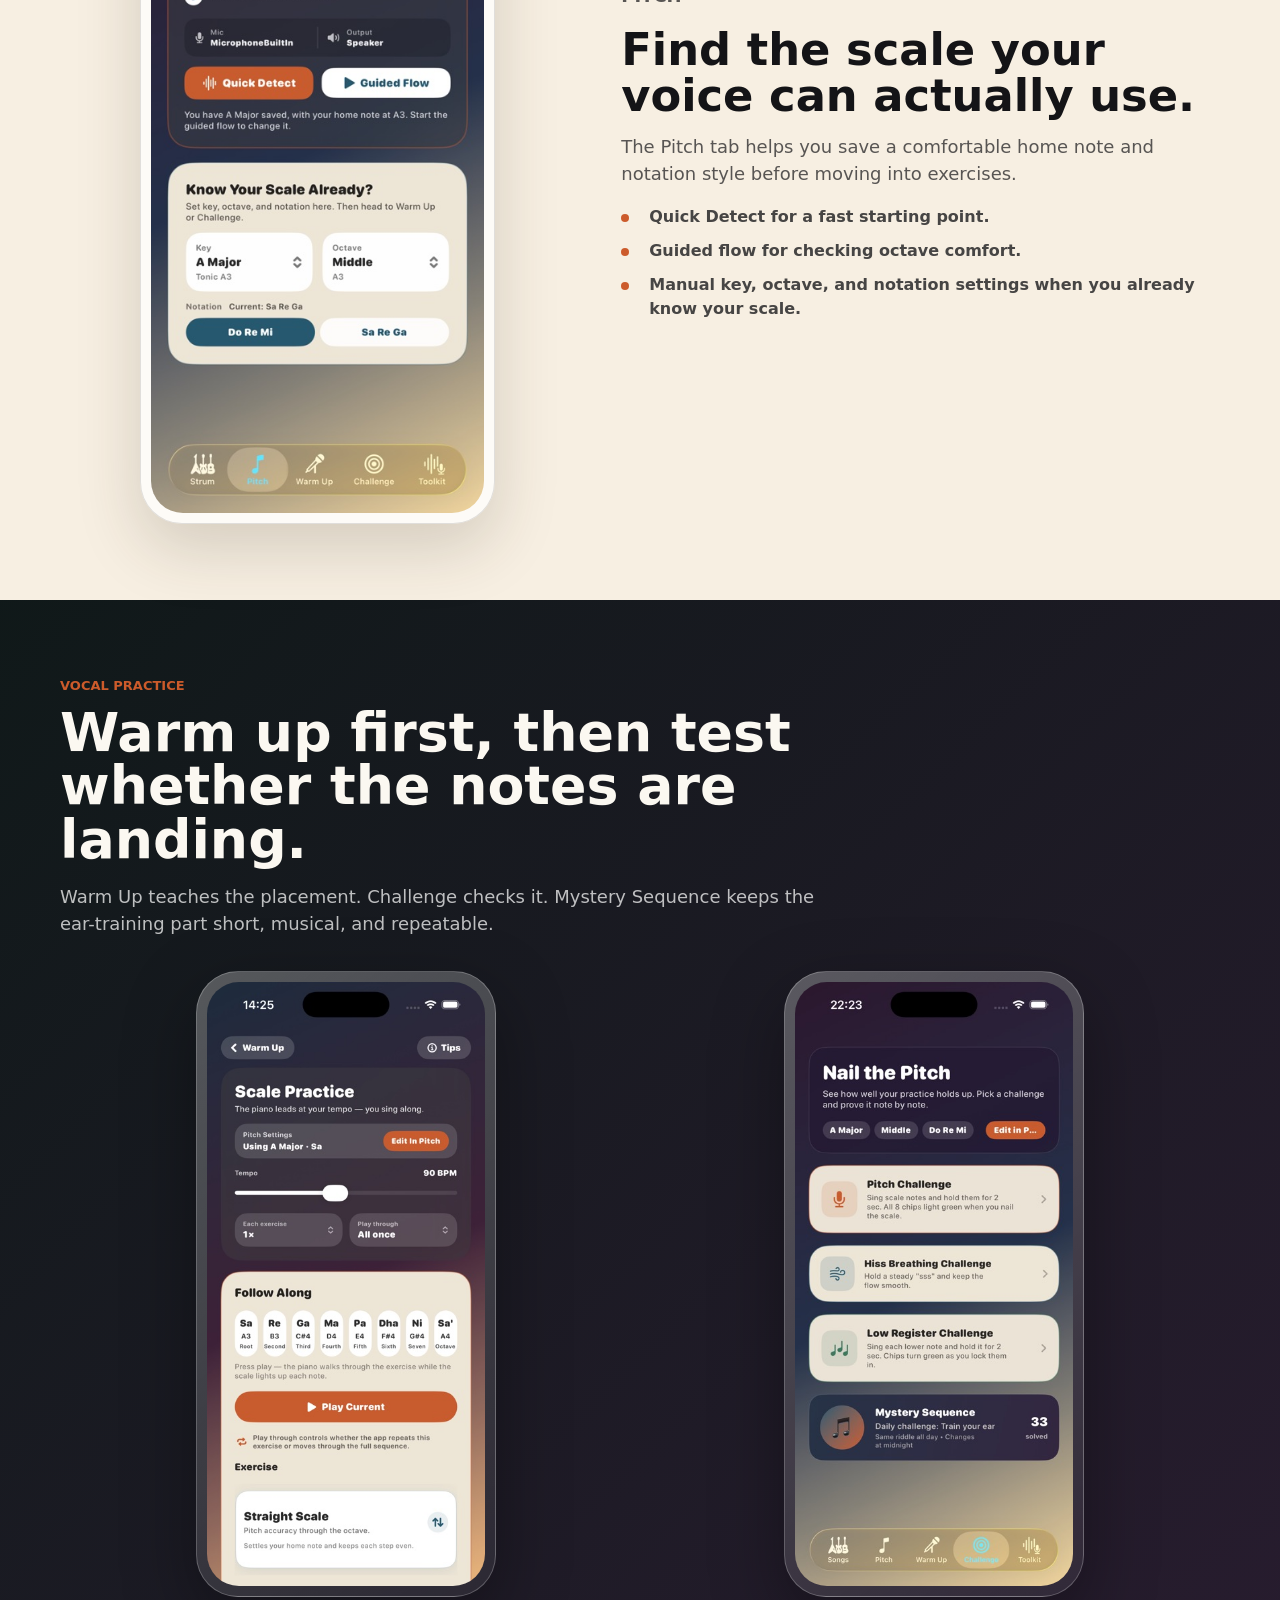
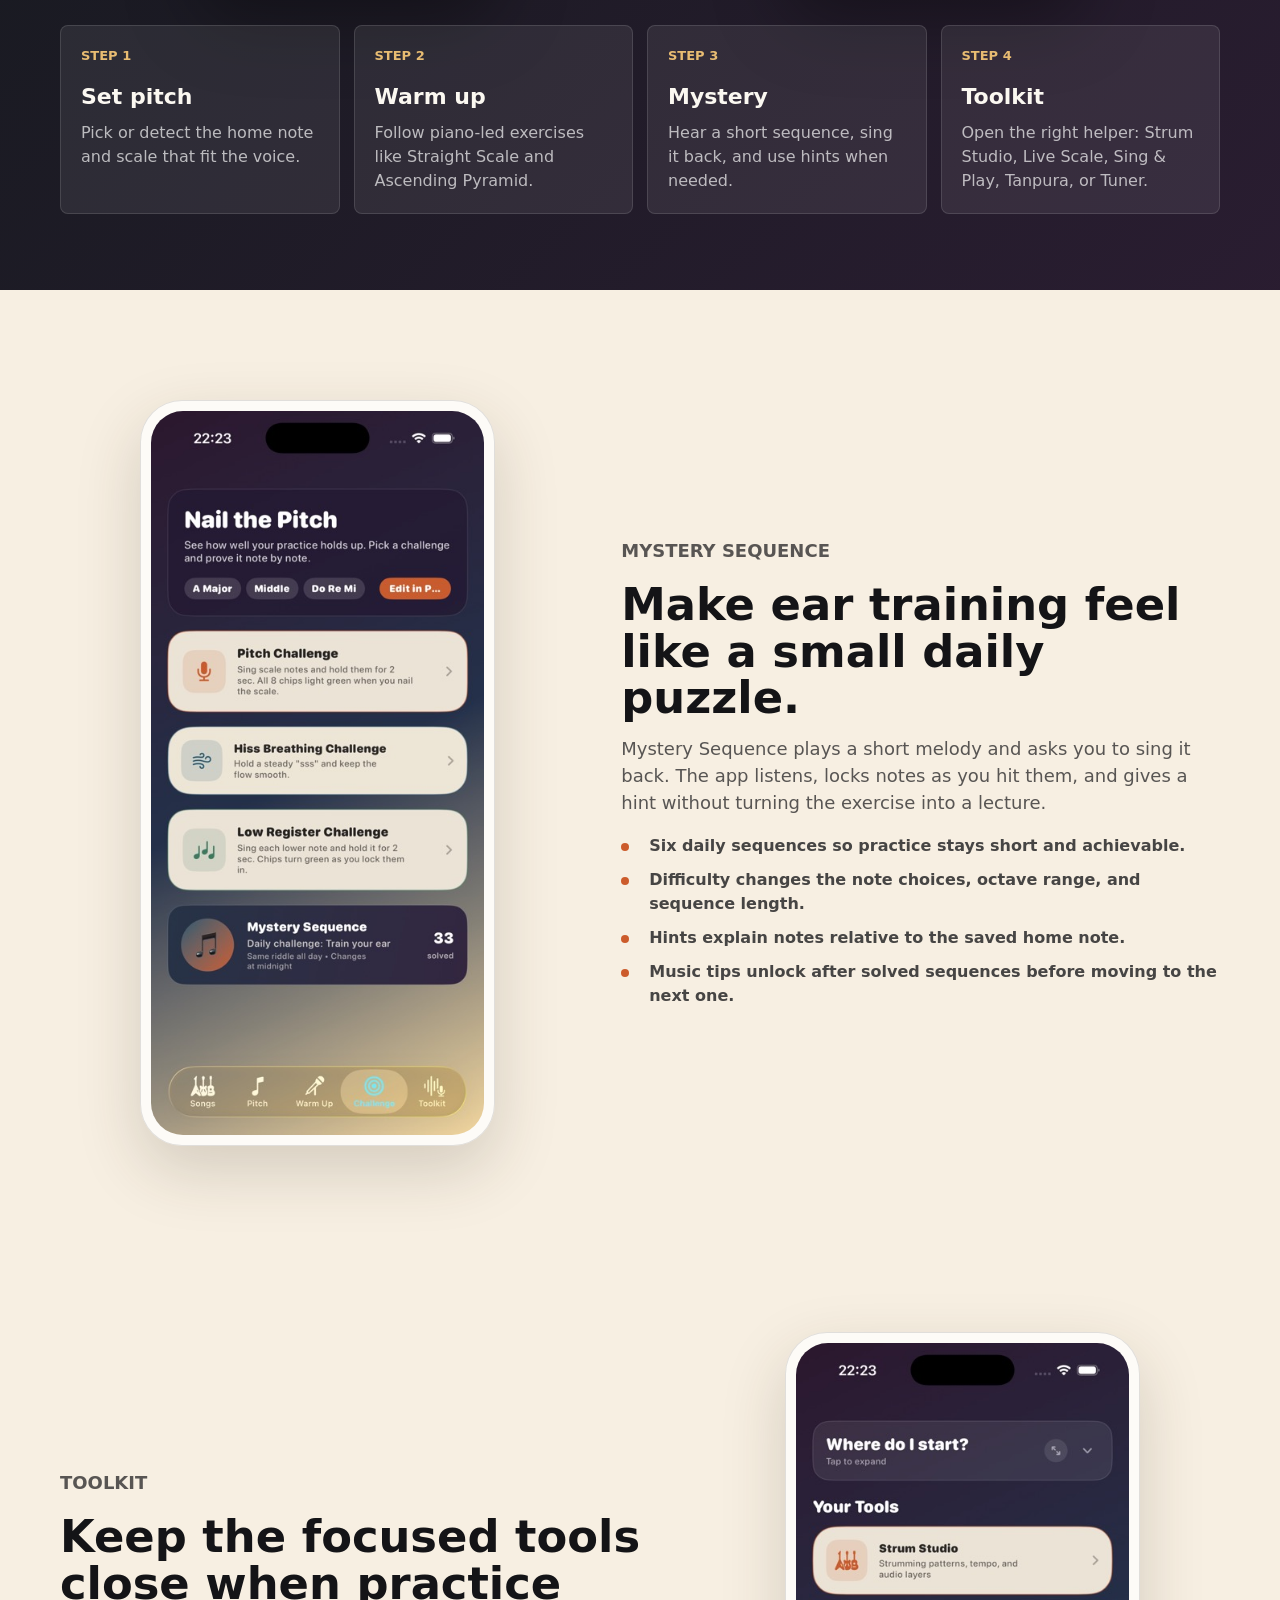
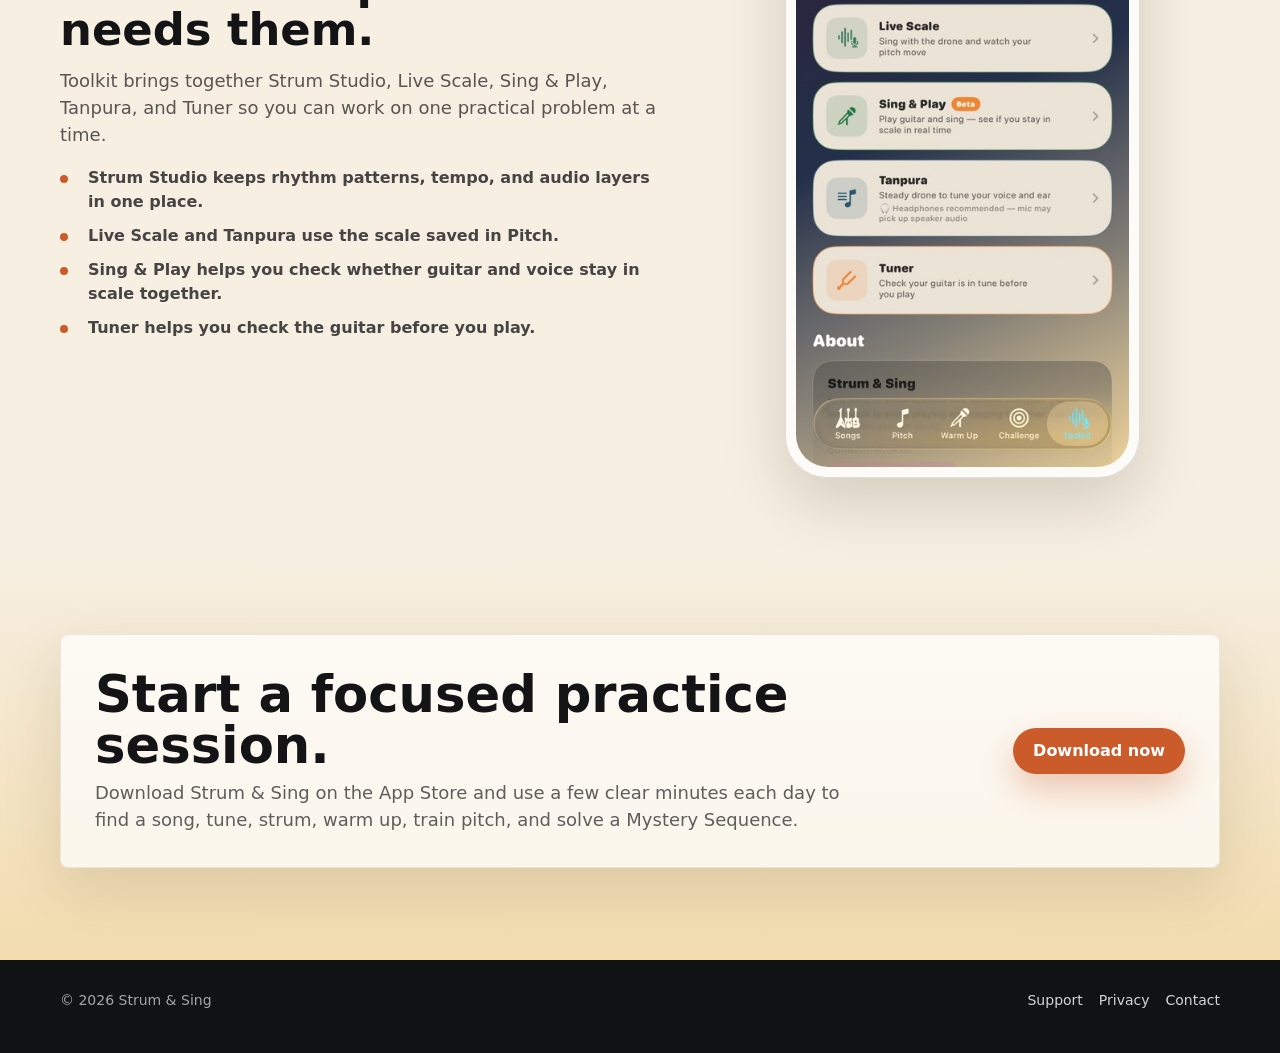
==== commit 981375e5: "Update website for Songs and Toolkit" ====
--- a/index.html
+++ b/index.html
@@ -4,10 +4,10 @@
   <meta charset="UTF-8" />
   <meta name="viewport" content="width=device-width, initial-scale=1.0" />
   <title>Strum &amp; Sing | Guitar, Voice &amp; Ear Training</title>
-  <meta name="description" content="Strum &amp; Sing is an iPhone practice app for guitar rhythm, guitar tuning, vocal warm ups, pitch feedback, Mystery Sequence ear training, and Toolkit drone practice." />
+  <meta name="description" content="Strum &amp; Sing is an iPhone practice app for songs, guitar rhythm, pitch setup, vocal warm ups, Mystery Sequence ear training, and Toolkit practice tools." />
   <meta property="og:title" content="Strum &amp; Sing" />
-  <meta property="og:description" content="Build rhythm. Tune your guitar. Find your pitch. Train your ear with Mystery Sequence." />
-  <meta property="og:image" content="assets/strum-studio.jpg" />
+  <meta property="og:description" content="Find songs you can play, practise the strum, warm up your voice, and train your ear with Mystery Sequence." />
+  <meta property="og:image" content="assets/songs.jpg" />
   <meta property="og:type" content="website" />
   <style>
     :root {
@@ -722,13 +722,13 @@
   <header class="hero">
     <div class="hero-media" aria-hidden="true">
       <div class="hero-shot one">
-        <img src="assets/strum-studio.jpg" alt="" />
+        <img src="assets/songs.jpg" alt="" />
       </div>
       <div class="hero-shot two">
         <img src="assets/challenge.jpg" alt="" />
       </div>
       <div class="hero-shot three">
-        <img src="assets/tanpura.jpg" alt="" />
+        <img src="assets/toolkit.jpg" alt="" />
       </div>
     </div>
 
@@ -736,12 +736,12 @@
       <div class="hero-content">
         <div class="eyebrow">Now on the App Store</div>
         <h1>Strum &amp; Sing</h1>
-        <p class="hero-copy">Build guitar rhythm, tune your instrument, find your home note, warm up your voice, and train your ear with daily Mystery Sequence challenges.</p>
+        <p class="hero-copy">Find songs you can play, practise the strum, tune your guitar, warm up your voice, and train your ear with daily Mystery Sequence challenges.</p>
         <div class="hero-actions">
           <a class="button button-primary" href="https://apps.apple.com/gb/app/strum-sing/id6762654476" target="_blank" rel="noopener">Download on the App Store</a>
           <a class="button button-secondary" href="#features">See what is inside</a>
         </div>
-        <p class="store-note">For iPhone. Designed for short daily guitar, voice, and ear-training sessions.</p>
+        <p class="store-note">For iPhone. Designed for short daily song, guitar, voice, and ear-training sessions.</p>
       </div>
     </div>
   </header>
@@ -749,12 +749,8 @@
   <section class="feature-strip" aria-label="App sections">
     <div class="wrap strip-grid">
       <div class="strip-item">
-        <strong>Strum</strong>
-        <span>Start with rhythm and add chords when the beat settles.</span>
-      </div>
-      <div class="strip-item">
-        <strong>Tuner</strong>
-        <span>Tune standard guitar strings with live mic feedback.</span>
+        <strong>Songs</strong>
+        <span>Choose a song and see chords, rhythm, and play-along guidance.</span>
       </div>
       <div class="strip-item">
         <strong>Pitch</strong>
@@ -770,7 +766,7 @@
       </div>
       <div class="strip-item">
         <strong>Toolkit</strong>
-        <span>Use the tanpura drone and Live Scale to find your notes.</span>
+        <span>Open Strum Studio, Live Scale, Sing &amp; Play, Tanpura, and Tuner.</span>
       </div>
     </div>
   </section>
@@ -779,40 +775,40 @@
     <div class="wrap">
       <div class="section-heading">
         <p class="section-kicker">Built for practice</p>
-        <h2 class="section-title">A simple loop for rhythm, tuning, pitch, and ear confidence.</h2>
-        <p class="section-copy">Strum &amp; Sing keeps each practice job focused: feel the beat, tune the guitar, set your scale, warm up, then use challenges to check whether the note is really there.</p>
+        <h2 class="section-title">A simple loop for songs, rhythm, tuning, pitch, and ear confidence.</h2>
+        <p class="section-copy">Strum &amp; Sing keeps each practice job focused: pick a song, practise the rhythm, tune the guitar, set your scale, warm up, then use challenges to check whether the note is really there.</p>
       </div>
 
       <div class="cards">
         <article class="feature-card">
           <span class="pill">01</span>
-          <h3>Strum Studio</h3>
-          <p>Start with one chord and a metronome, then add beginner-friendly chord changes as your rhythm improves.</p>
+          <h3>Songs</h3>
+          <p>Browse beginner-friendly songs with chords, suggested strumming patterns, tempo, capo notes, and a play-along grid.</p>
         </article>
         <article class="feature-card">
           <span class="pill">02</span>
-          <h3>Guitar tuner</h3>
-          <p>Listen through the mic, auto-recognize the nearest string, and see clear flat, sharp, and in-tune feedback.</p>
+          <h3>Pitch setup</h3>
+          <p>Use Quick Detect or the guided flow to find your home note, then carry that scale into Warm Up and Challenge.</p>
         </article>
         <article class="feature-card">
           <span class="pill">03</span>
-          <h3>Scale setup</h3>
-          <p>Use Quick Detect or the guided flow to find your home note, then carry that scale into Warm Up and Challenge.</p>
-        </article>
-        <article class="feature-card">
-          <span class="pill">04</span>
           <h3>Warm ups</h3>
           <p>Practise scale notes, lower notes, and steady hiss breathing with microphone feedback and simple progress cues.</p>
         </article>
         <article class="feature-card">
+          <span class="pill">04</span>
+          <h3>Challenge</h3>
+          <p>Sing scale notes, work on breath control, practise lower notes, and solve the daily Mystery Sequence.</p>
+        </article>
+        <article class="feature-card">
           <span class="pill">05</span>
-          <h3>Mystery Sequence</h3>
-          <p>Hear short melodies, sing them back, use hints when needed, and reveal a music tip after each solved sequence.</p>
+          <h3>Toolkit</h3>
+          <p>Use Strum Studio, Live Scale, Sing &amp; Play, Tanpura, and Tuner when you want a focused practice tool.</p>
         </article>
         <article class="feature-card">
           <span class="pill">06</span>
-          <h3>Toolkit</h3>
-          <p>Use the tanpura drone and Live Scale to find your notes, with starter guidance beside the tools.</p>
+          <h3>Guitar tuner</h3>
+          <p>Check standard guitar strings with live mic feedback before you start playing.</p>
         </article>
       </div>
     </div>
@@ -821,17 +817,17 @@
   <section class="section deep">
     <div class="wrap story">
       <div class="story-text">
-        <p class="section-kicker">Strum Studio</p>
-        <h3>Lock in rhythm before you add more complexity.</h3>
-        <p>Start with a clean pattern, choose the practice sound you want, and follow the beat before adding more chords.</p>
+        <p class="section-kicker">Songs</p>
+        <h3>Start from music, then practise the pattern.</h3>
+        <p>Pick a song, see the chord shapes, follow the suggested rhythm, and use the play-along grid before putting it all together.</p>
         <ul class="bullets">
-          <li>Metronome speed with count, click, and strum sound controls.</li>
-          <li>Simple pattern choices so beginners are not overloaded.</li>
-          <li>Stroke guidance that shows hits and air motion clearly.</li>
+          <li>English and Bollywood song lists with beginner-friendly chord shapes.</li>
+          <li>Suggested strumming pattern, tempo, capo, and song-specific guidance.</li>
+          <li>Chord diagrams and play-along controls for focused practice.</li>
         </ul>
       </div>
       <div class="device-frame">
-        <img src="assets/strum-studio.jpg" alt="Strum Studio screen showing a strumming pattern and Start Strumming button" loading="lazy" />
+        <img src="assets/songs.jpg" alt="Songs tab showing song search, recent songs, chords, and suggested strumming patterns" loading="lazy" />
       </div>
     </div>
   </section>
@@ -890,7 +886,7 @@
         <article class="flow-step">
           <span>Step 4</span>
           <h3>Toolkit</h3>
-          <p>Use the tanpura drone and Live Scale after the note positions are familiar.</p>
+          <p>Open the right helper: Strum Studio, Live Scale, Sing &amp; Play, Tanpura, or Tuner.</p>
         </article>
       </div>
     </div>
@@ -919,16 +915,17 @@
     <div class="wrap story">
       <div class="story-text">
         <p class="section-kicker">Toolkit</p>
-        <h3>Practice with a steady home pitch when your ear is ready.</h3>
-        <p>The Toolkit area includes the tanpura drone and Live Scale, helping you find your notes against a steady home-pitch reference.</p>
+        <h3>Keep the focused tools close when practice needs them.</h3>
+        <p>Toolkit brings together Strum Studio, Live Scale, Sing &amp; Play, Tanpura, and Tuner so you can work on one practical problem at a time.</p>
         <ul class="bullets">
-          <li>Uses the scale saved in Pitch.</li>
-          <li>Starter guidance and practice support live beside the drone.</li>
-          <li>Live scale graph shows your voice moving through the notes.</li>
+          <li>Strum Studio keeps rhythm patterns, tempo, and audio layers in one place.</li>
+          <li>Live Scale and Tanpura use the scale saved in Pitch.</li>
+          <li>Sing &amp; Play helps you check whether guitar and voice stay in scale together.</li>
+          <li>Tuner helps you check the guitar before you play.</li>
         </ul>
       </div>
       <div class="device-frame">
-        <img src="assets/tanpura.jpg" alt="Toolkit screen showing the tanpura drone and live scale graph" loading="lazy" />
+        <img src="assets/toolkit.jpg" alt="Toolkit tab showing Strum Studio, Live Scale, Sing and Play, Tanpura, and Tuner cards" loading="lazy" />
       </div>
     </div>
   </section>
@@ -938,7 +935,7 @@
       <div class="cta-inner">
         <div>
           <h2>Start a focused practice session.</h2>
-          <p>Download Strum &amp; Sing on the App Store and use a few clear minutes each day to tune, strum, warm up, train pitch, and solve a Mystery Sequence.</p>
+          <p>Download Strum &amp; Sing on the App Store and use a few clear minutes each day to find a song, tune, strum, warm up, train pitch, and solve a Mystery Sequence.</p>
         </div>
         <a class="button button-primary" href="https://apps.apple.com/gb/app/strum-sing/id6762654476" target="_blank" rel="noopener">Download now</a>
       </div>
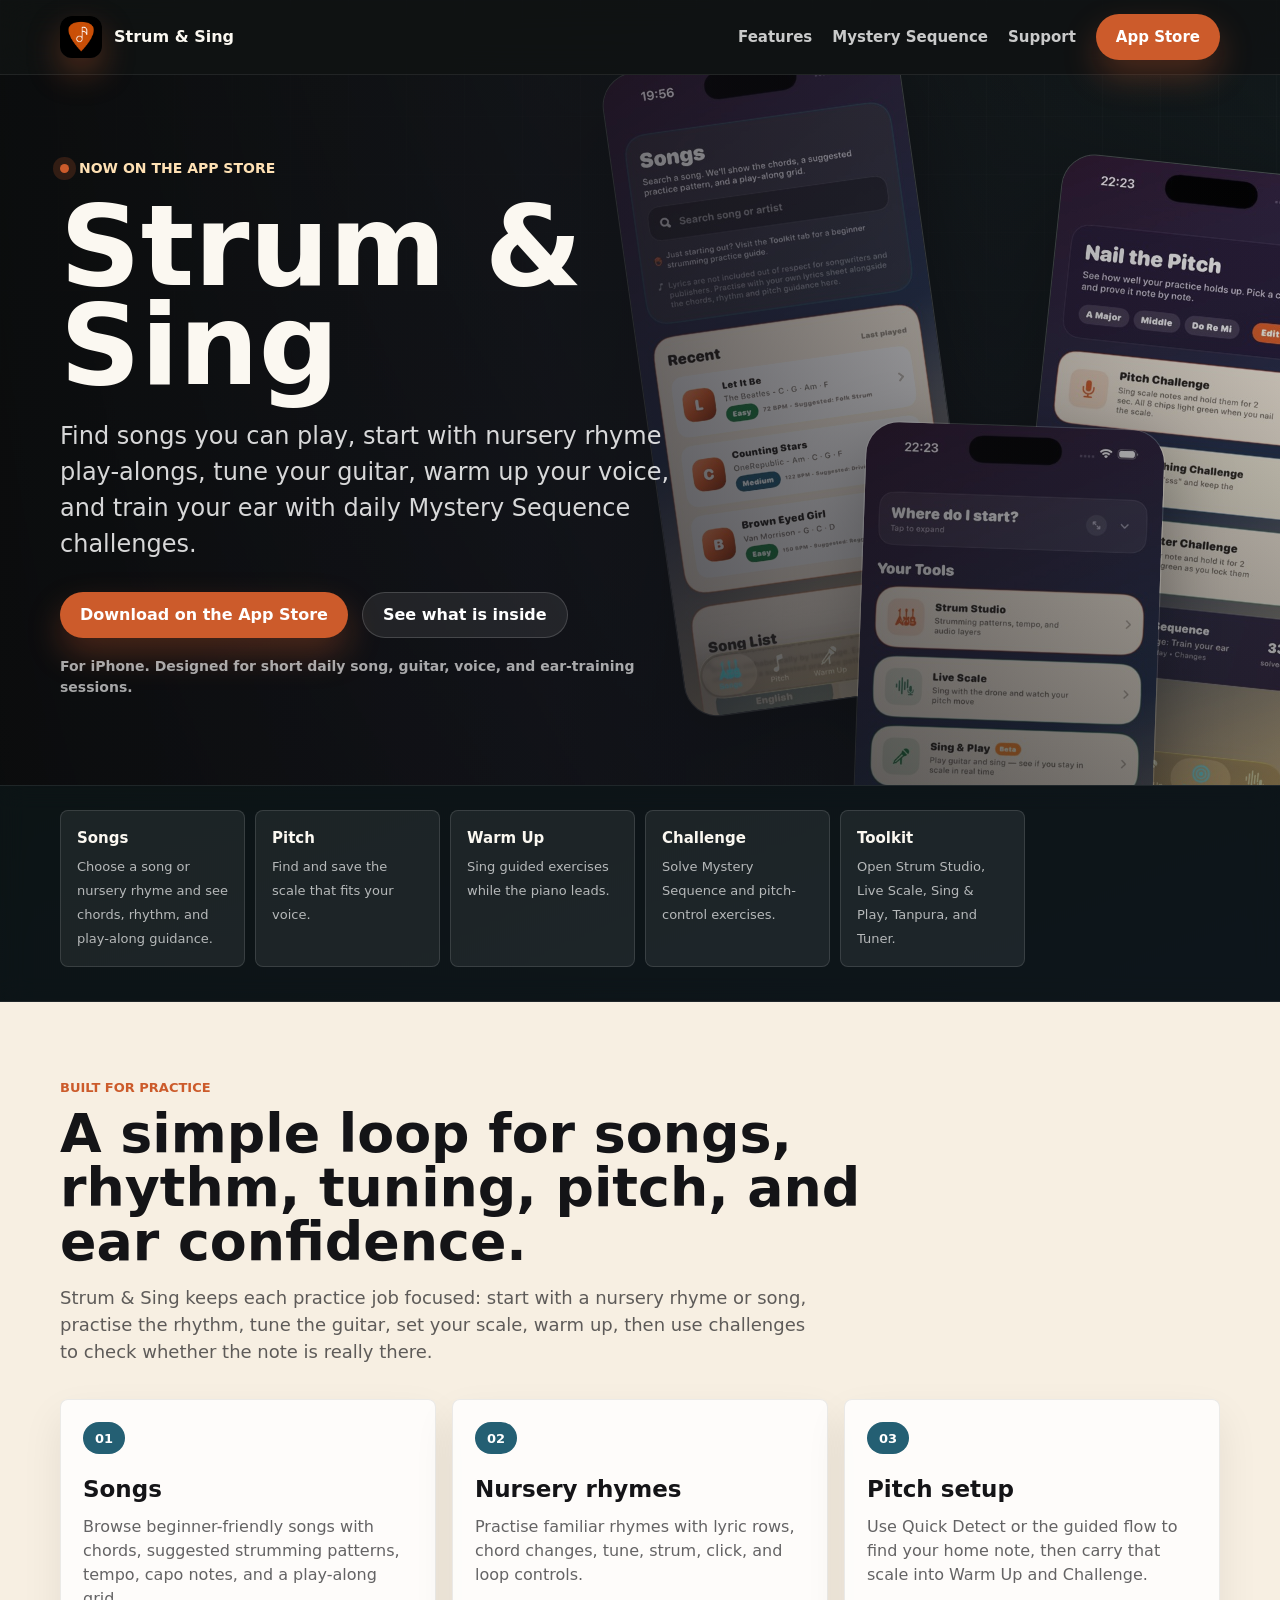
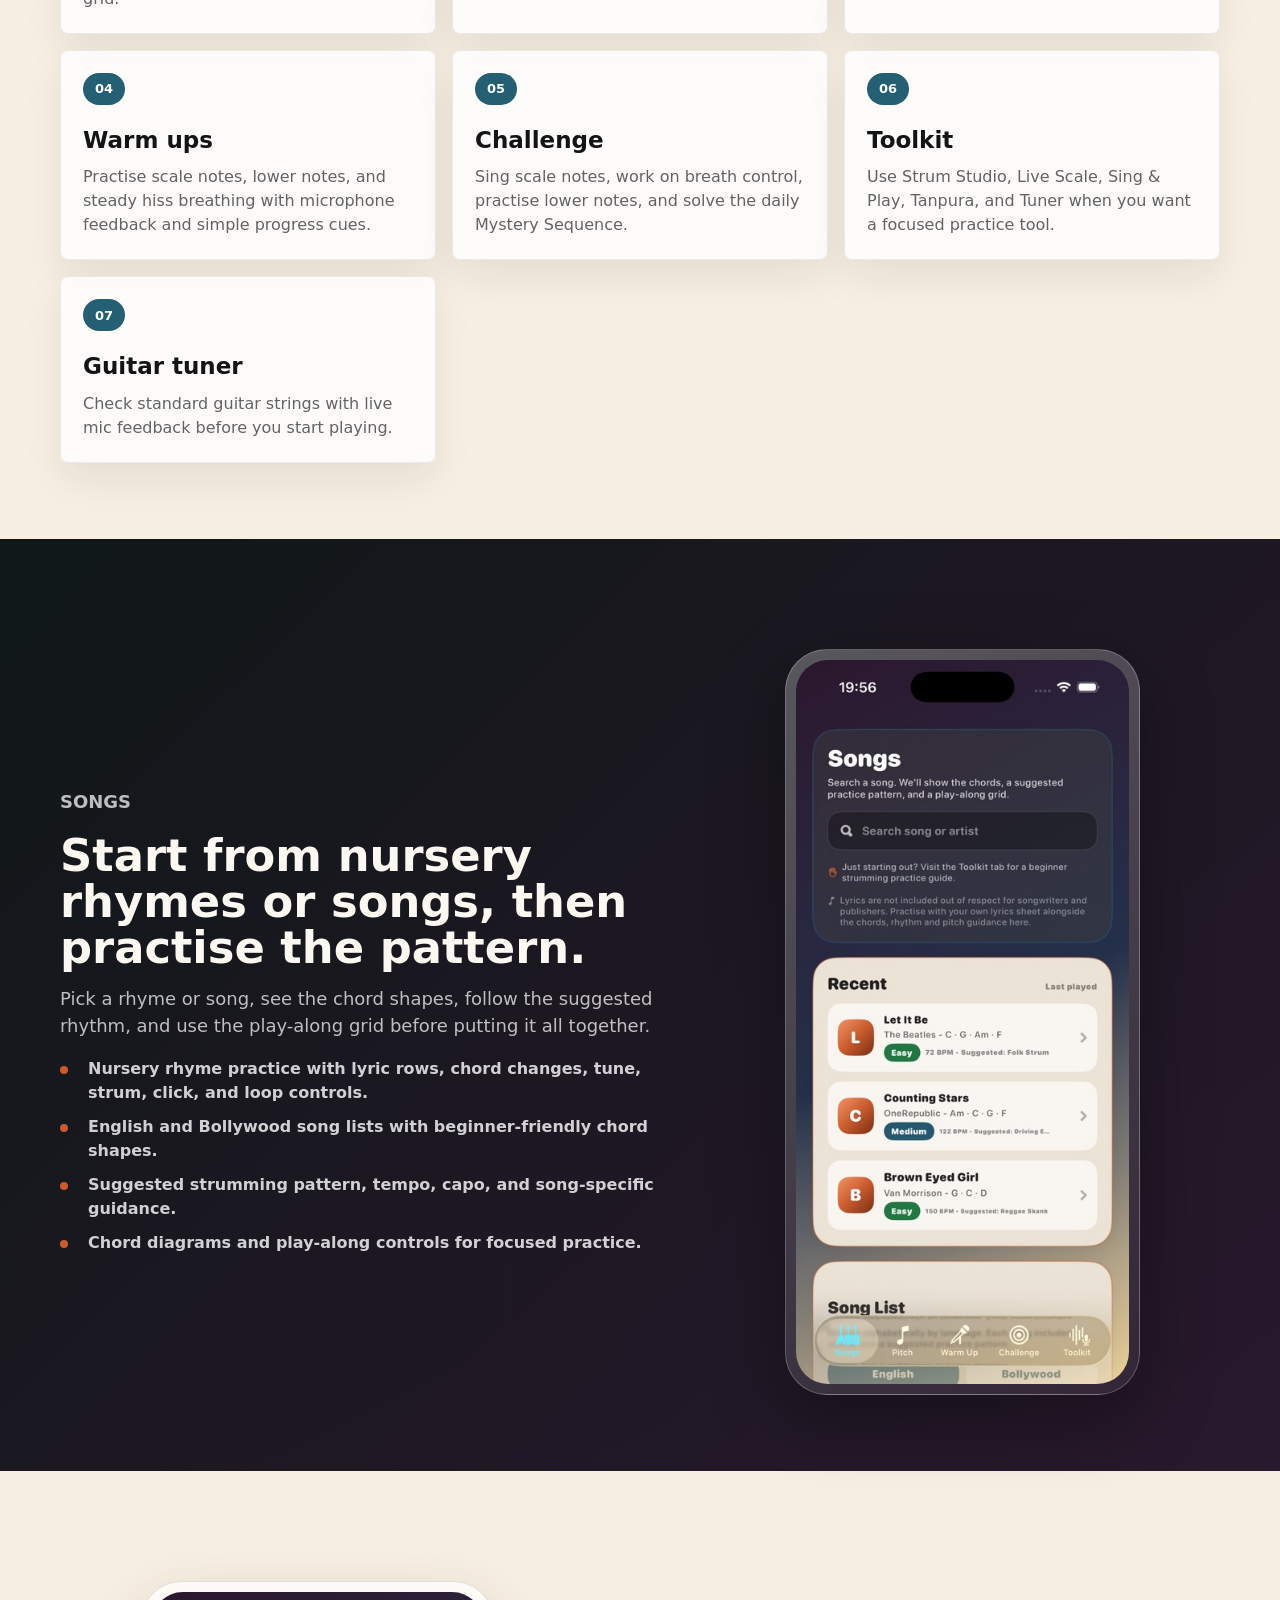
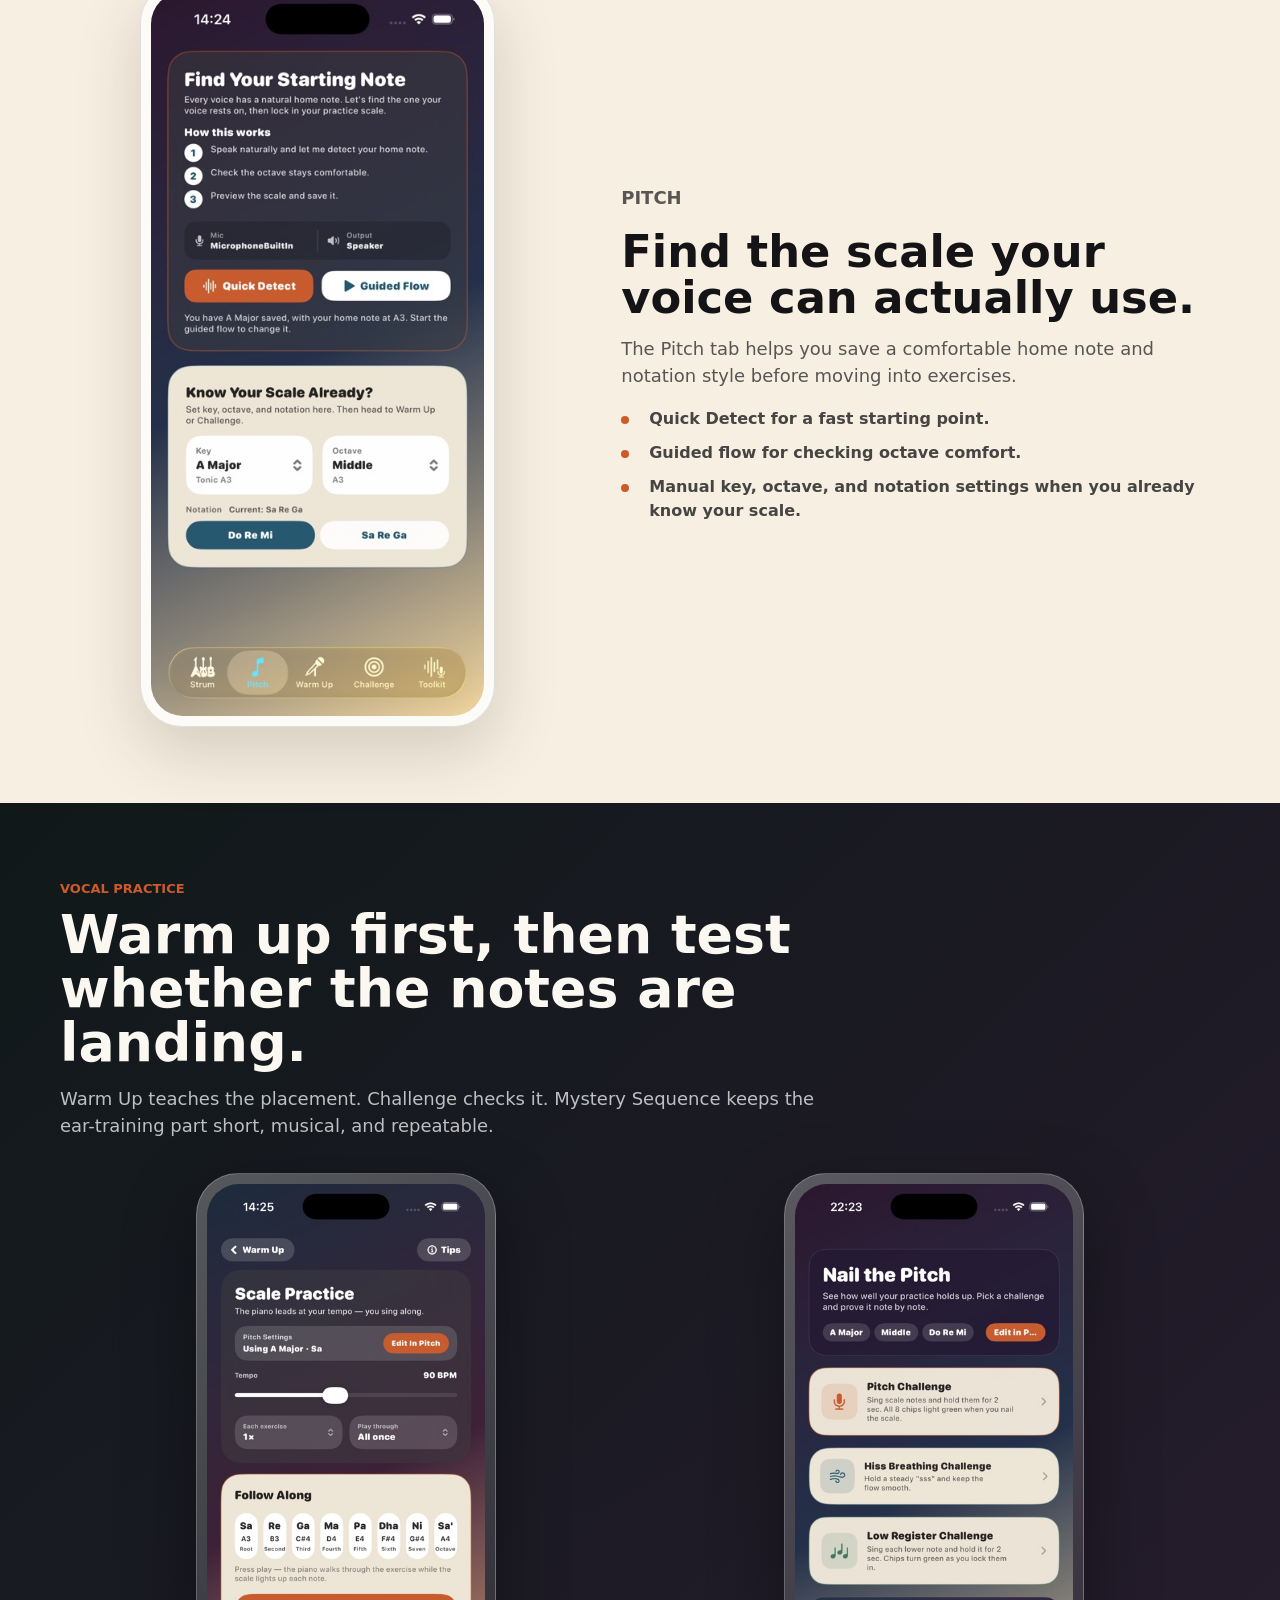
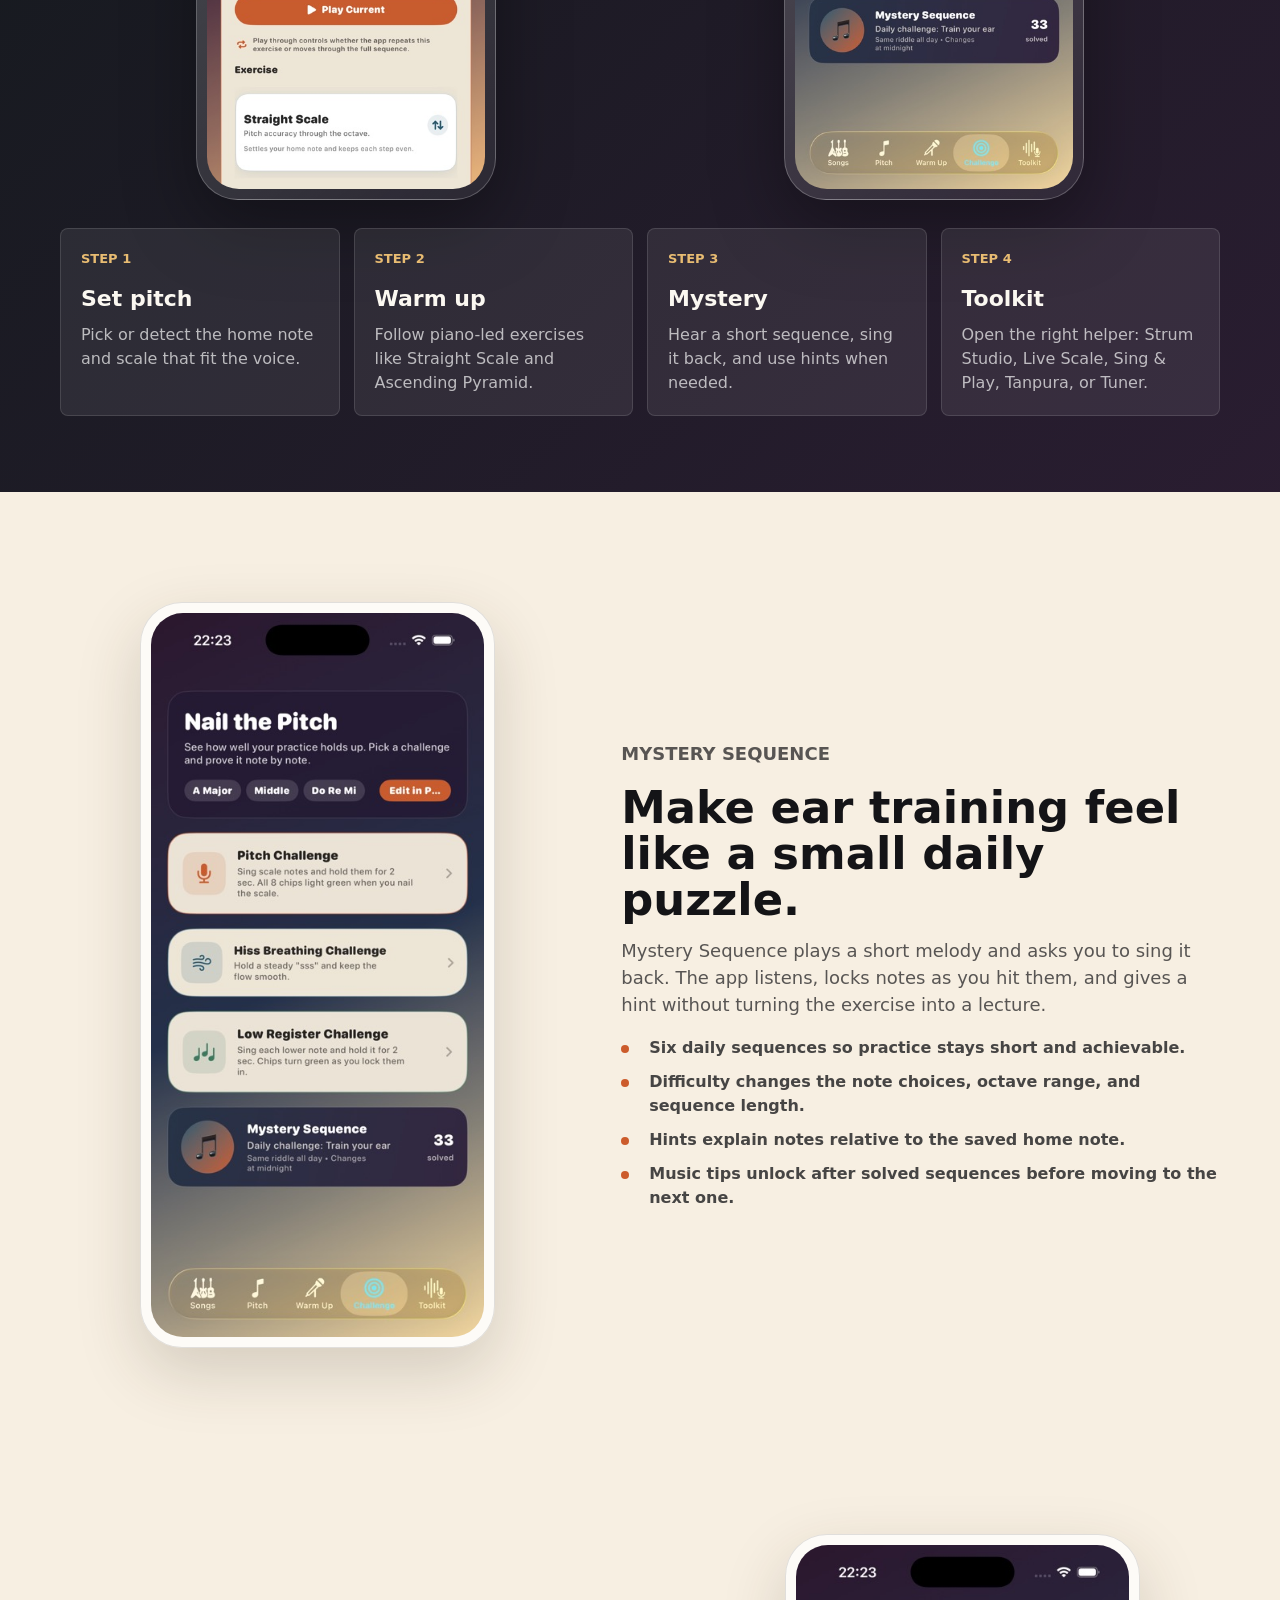
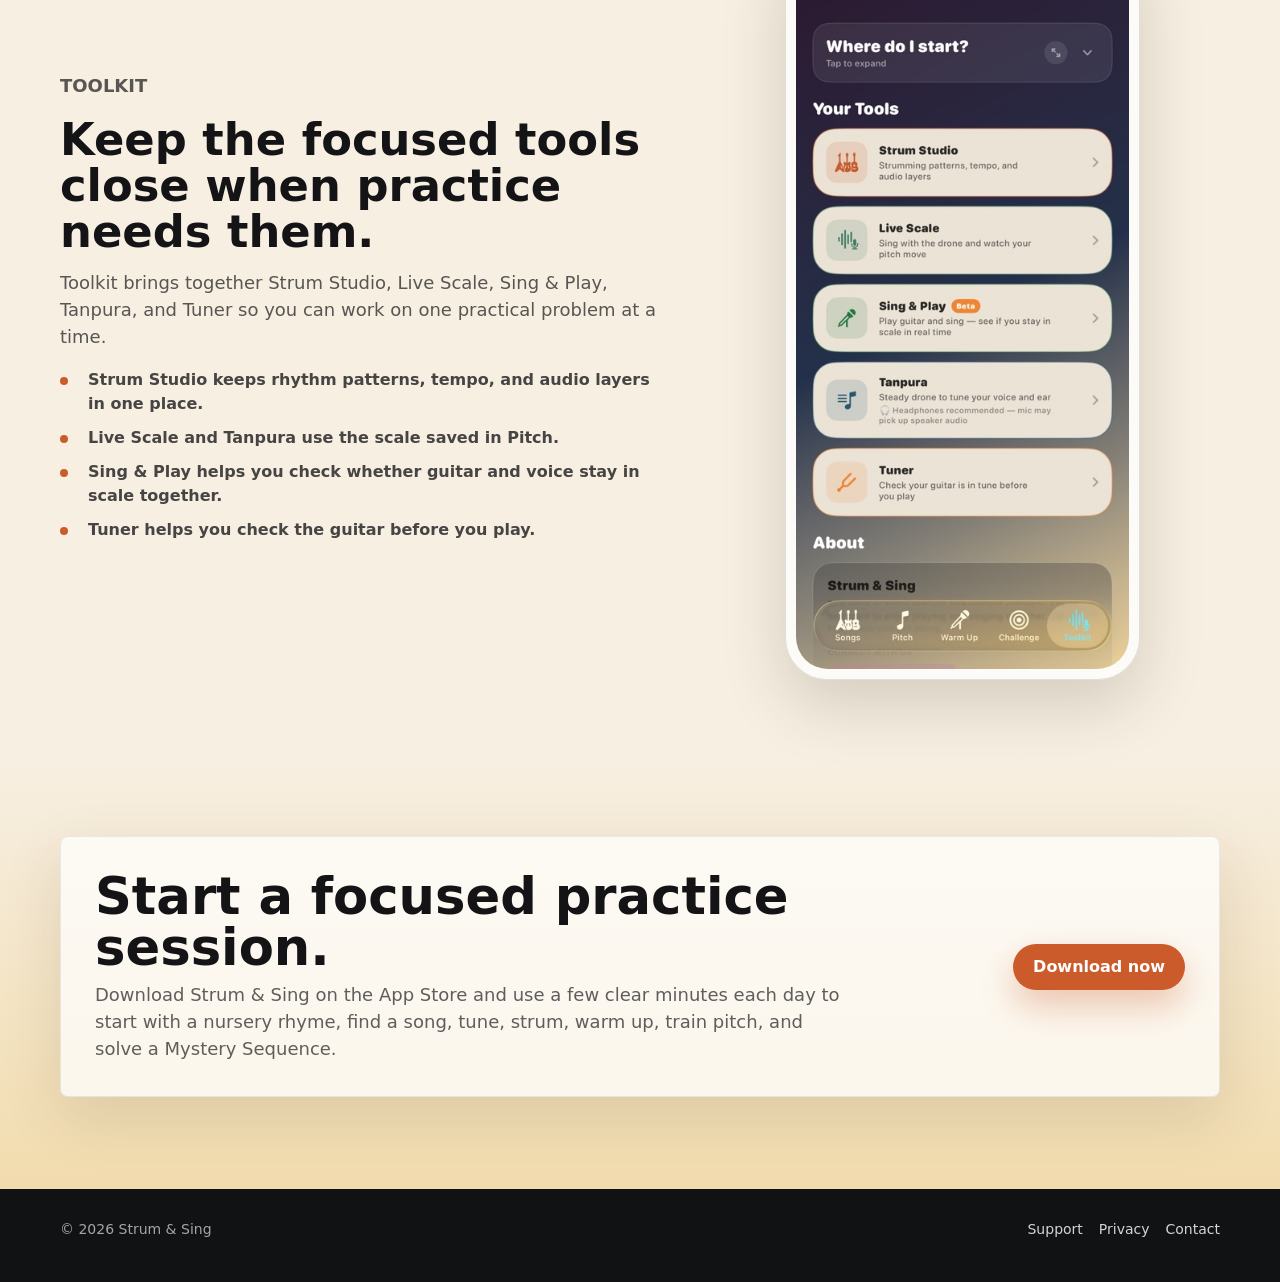
==== commit 11a6d77a: "Add nursery rhyme feature to website" ====
--- a/index.html
+++ b/index.html
@@ -4,9 +4,9 @@
   <meta charset="UTF-8" />
   <meta name="viewport" content="width=device-width, initial-scale=1.0" />
   <title>Strum &amp; Sing | Guitar, Voice &amp; Ear Training</title>
-  <meta name="description" content="Strum &amp; Sing is an iPhone practice app for songs, guitar rhythm, pitch setup, vocal warm ups, Mystery Sequence ear training, and Toolkit practice tools." />
+  <meta name="description" content="Strum &amp; Sing is an iPhone practice app for songs, nursery rhyme play-alongs, guitar rhythm, pitch setup, vocal warm ups, Mystery Sequence ear training, and Toolkit practice tools." />
   <meta property="og:title" content="Strum &amp; Sing" />
-  <meta property="og:description" content="Find songs you can play, practise the strum, warm up your voice, and train your ear with Mystery Sequence." />
+  <meta property="og:description" content="Find songs and nursery rhyme play-alongs, practise the strum, warm up your voice, and train your ear with Mystery Sequence." />
   <meta property="og:image" content="assets/songs.jpg" />
   <meta property="og:type" content="website" />
   <style>
@@ -736,7 +736,7 @@
       <div class="hero-content">
         <div class="eyebrow">Now on the App Store</div>
         <h1>Strum &amp; Sing</h1>
-        <p class="hero-copy">Find songs you can play, practise the strum, tune your guitar, warm up your voice, and train your ear with daily Mystery Sequence challenges.</p>
+        <p class="hero-copy">Find songs you can play, start with nursery rhyme play-alongs, tune your guitar, warm up your voice, and train your ear with daily Mystery Sequence challenges.</p>
         <div class="hero-actions">
           <a class="button button-primary" href="https://apps.apple.com/gb/app/strum-sing/id6762654476" target="_blank" rel="noopener">Download on the App Store</a>
           <a class="button button-secondary" href="#features">See what is inside</a>
@@ -750,7 +750,7 @@
     <div class="wrap strip-grid">
       <div class="strip-item">
         <strong>Songs</strong>
-        <span>Choose a song and see chords, rhythm, and play-along guidance.</span>
+        <span>Choose a song or nursery rhyme and see chords, rhythm, and play-along guidance.</span>
       </div>
       <div class="strip-item">
         <strong>Pitch</strong>
@@ -776,7 +776,7 @@
       <div class="section-heading">
         <p class="section-kicker">Built for practice</p>
         <h2 class="section-title">A simple loop for songs, rhythm, tuning, pitch, and ear confidence.</h2>
-        <p class="section-copy">Strum &amp; Sing keeps each practice job focused: pick a song, practise the rhythm, tune the guitar, set your scale, warm up, then use challenges to check whether the note is really there.</p>
+        <p class="section-copy">Strum &amp; Sing keeps each practice job focused: start with a nursery rhyme or song, practise the rhythm, tune the guitar, set your scale, warm up, then use challenges to check whether the note is really there.</p>
       </div>
 
       <div class="cards">
@@ -787,26 +787,31 @@
         </article>
         <article class="feature-card">
           <span class="pill">02</span>
+          <h3>Nursery rhymes</h3>
+          <p>Practise familiar rhymes with lyric rows, chord changes, tune, strum, click, and loop controls.</p>
+        </article>
+        <article class="feature-card">
+          <span class="pill">03</span>
           <h3>Pitch setup</h3>
           <p>Use Quick Detect or the guided flow to find your home note, then carry that scale into Warm Up and Challenge.</p>
         </article>
         <article class="feature-card">
-          <span class="pill">03</span>
+          <span class="pill">04</span>
           <h3>Warm ups</h3>
           <p>Practise scale notes, lower notes, and steady hiss breathing with microphone feedback and simple progress cues.</p>
         </article>
         <article class="feature-card">
-          <span class="pill">04</span>
+          <span class="pill">05</span>
           <h3>Challenge</h3>
           <p>Sing scale notes, work on breath control, practise lower notes, and solve the daily Mystery Sequence.</p>
         </article>
         <article class="feature-card">
-          <span class="pill">05</span>
+          <span class="pill">06</span>
           <h3>Toolkit</h3>
           <p>Use Strum Studio, Live Scale, Sing &amp; Play, Tanpura, and Tuner when you want a focused practice tool.</p>
         </article>
         <article class="feature-card">
-          <span class="pill">06</span>
+          <span class="pill">07</span>
           <h3>Guitar tuner</h3>
           <p>Check standard guitar strings with live mic feedback before you start playing.</p>
         </article>
@@ -818,9 +823,10 @@
     <div class="wrap story">
       <div class="story-text">
         <p class="section-kicker">Songs</p>
-        <h3>Start from music, then practise the pattern.</h3>
-        <p>Pick a song, see the chord shapes, follow the suggested rhythm, and use the play-along grid before putting it all together.</p>
+        <h3>Start from nursery rhymes or songs, then practise the pattern.</h3>
+        <p>Pick a rhyme or song, see the chord shapes, follow the suggested rhythm, and use the play-along grid before putting it all together.</p>
         <ul class="bullets">
+          <li>Nursery rhyme practice with lyric rows, chord changes, tune, strum, click, and loop controls.</li>
           <li>English and Bollywood song lists with beginner-friendly chord shapes.</li>
           <li>Suggested strumming pattern, tempo, capo, and song-specific guidance.</li>
           <li>Chord diagrams and play-along controls for focused practice.</li>
@@ -935,7 +941,7 @@
       <div class="cta-inner">
         <div>
           <h2>Start a focused practice session.</h2>
-          <p>Download Strum &amp; Sing on the App Store and use a few clear minutes each day to find a song, tune, strum, warm up, train pitch, and solve a Mystery Sequence.</p>
+          <p>Download Strum &amp; Sing on the App Store and use a few clear minutes each day to start with a nursery rhyme, find a song, tune, strum, warm up, train pitch, and solve a Mystery Sequence.</p>
         </div>
         <a class="button button-primary" href="https://apps.apple.com/gb/app/strum-sing/id6762654476" target="_blank" rel="noopener">Download now</a>
       </div>
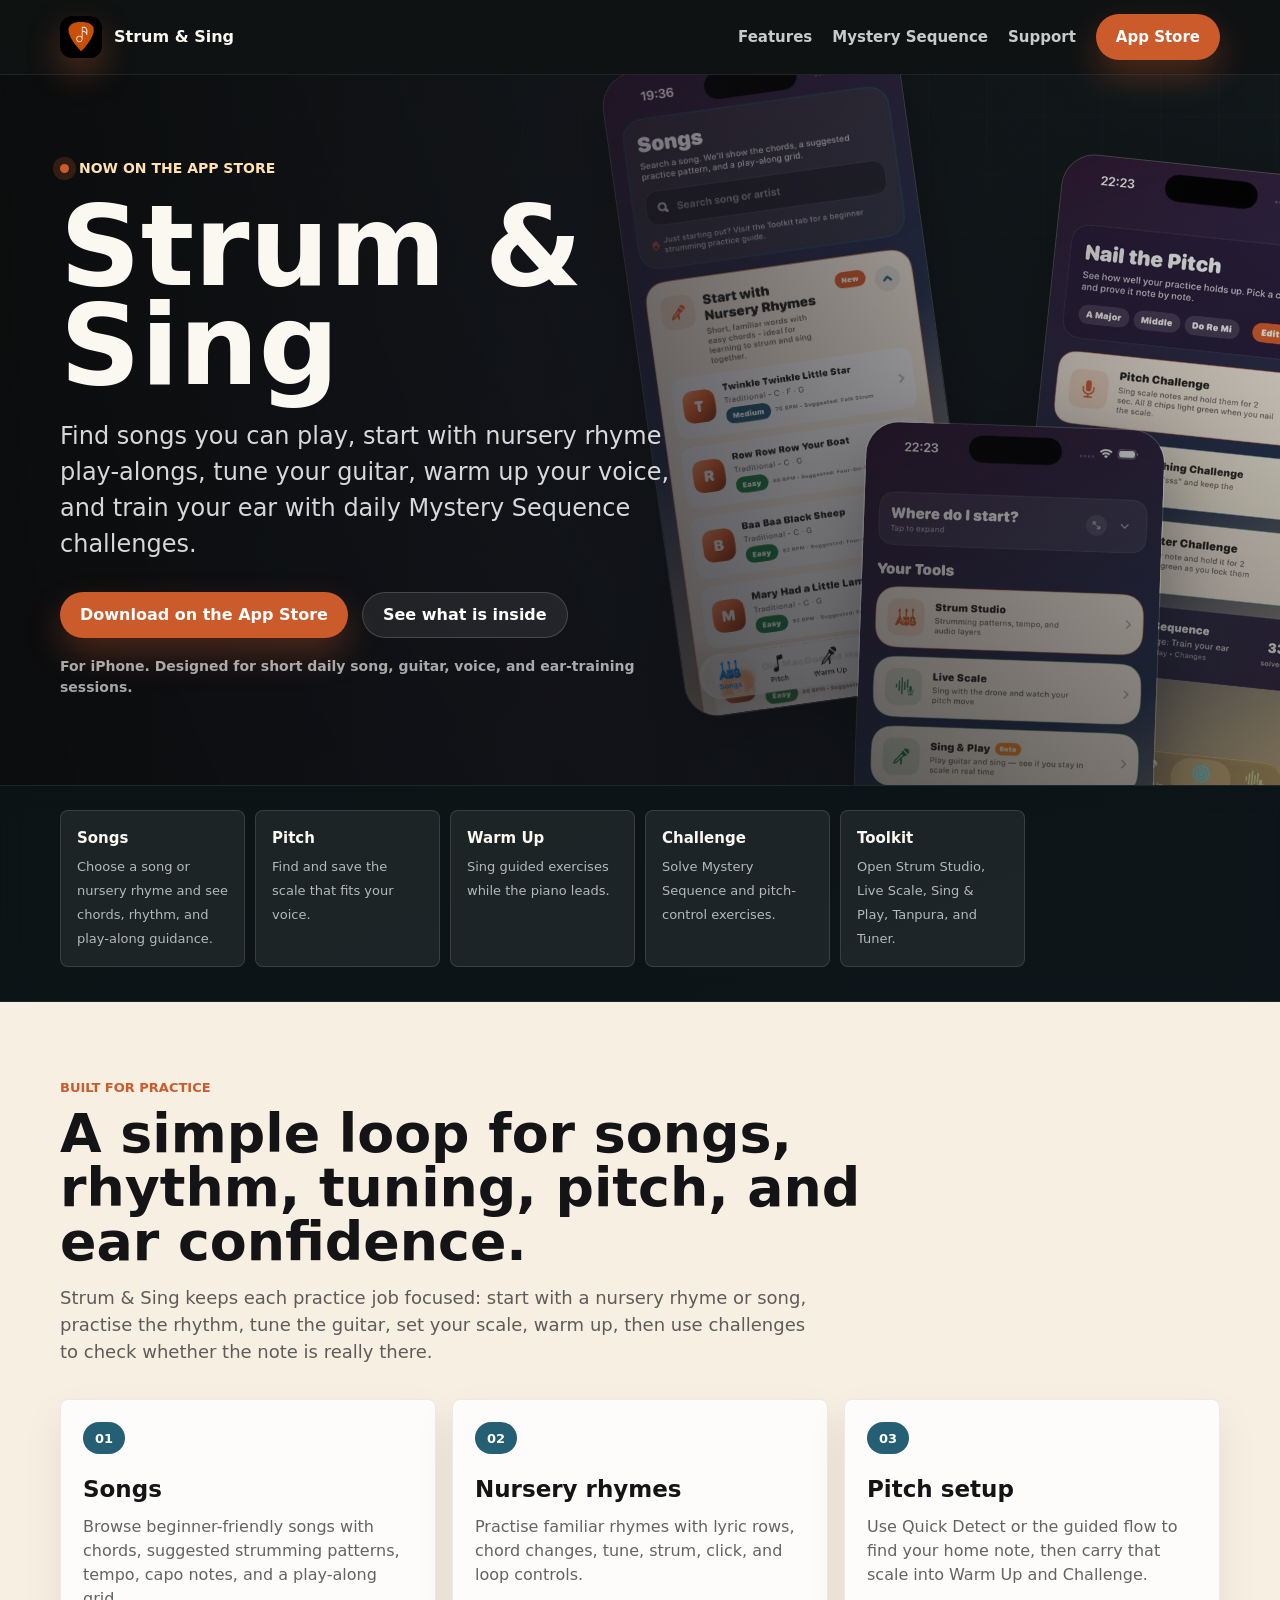
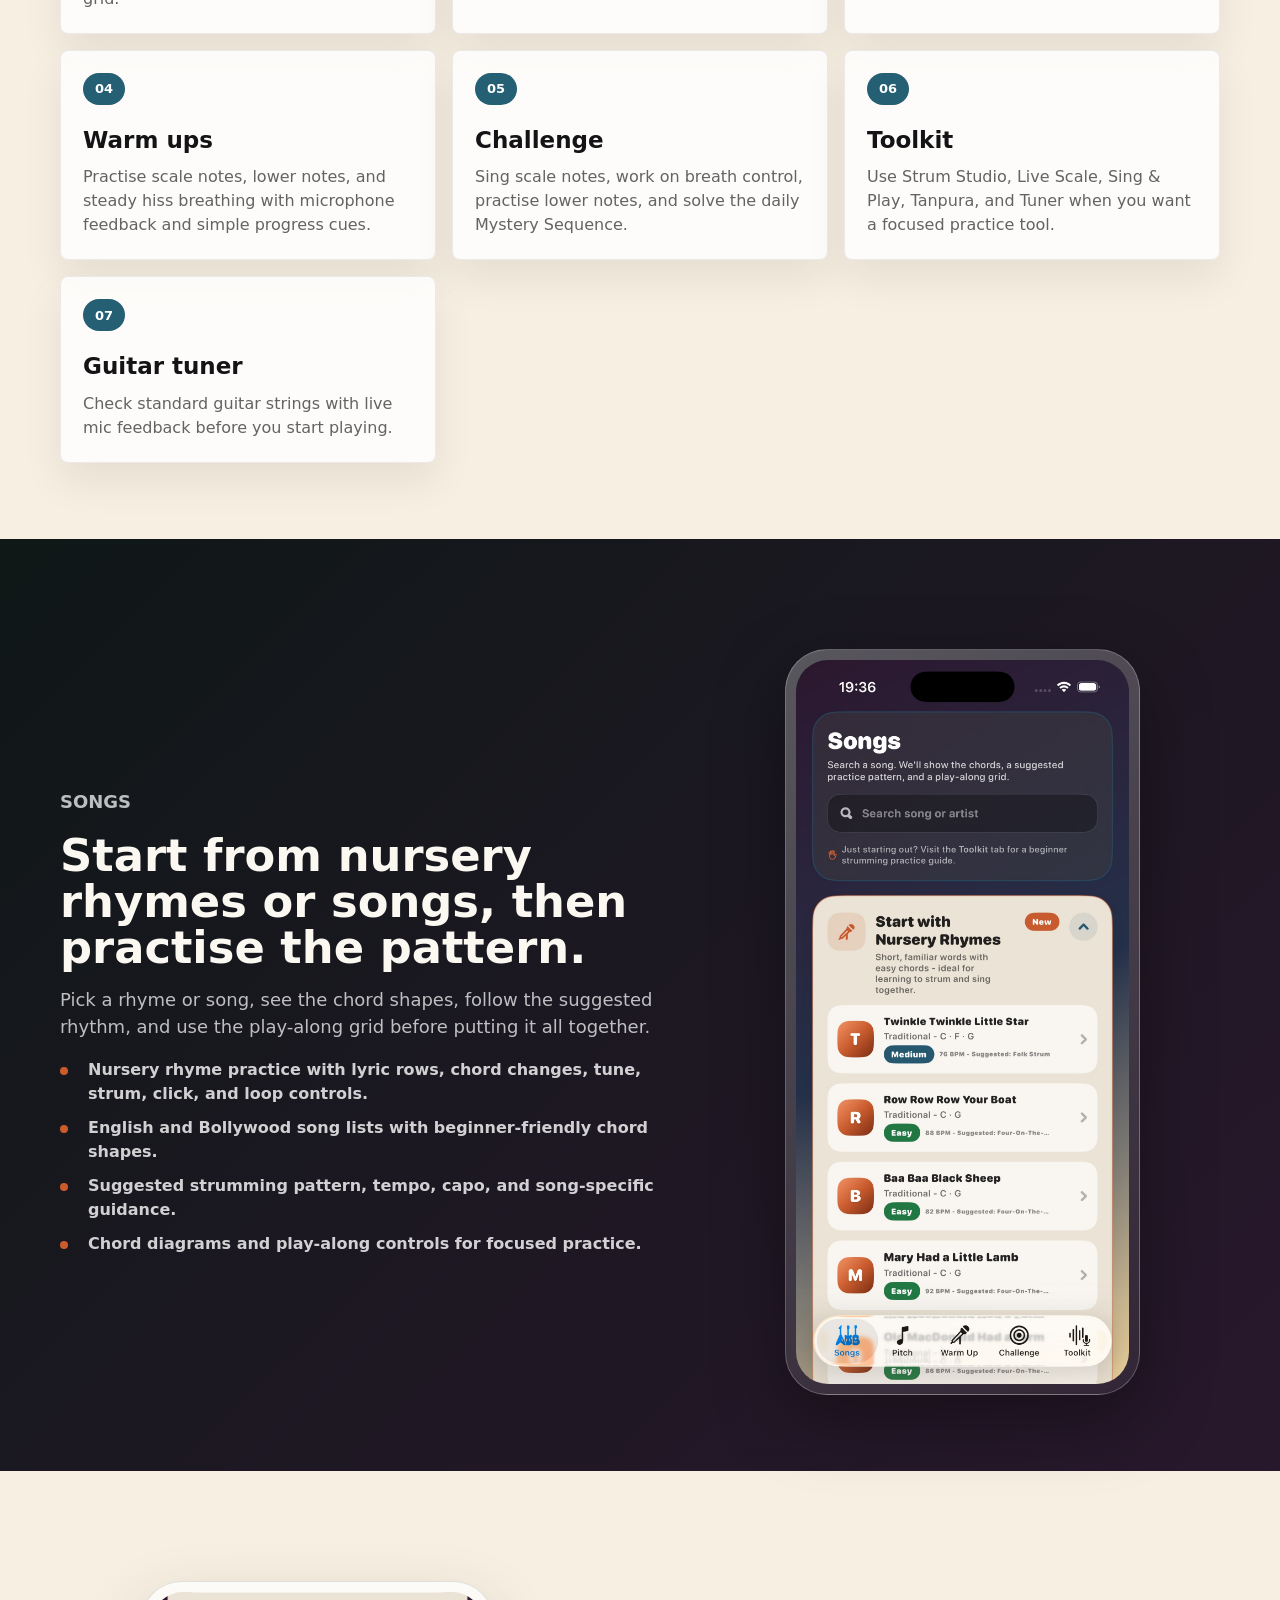
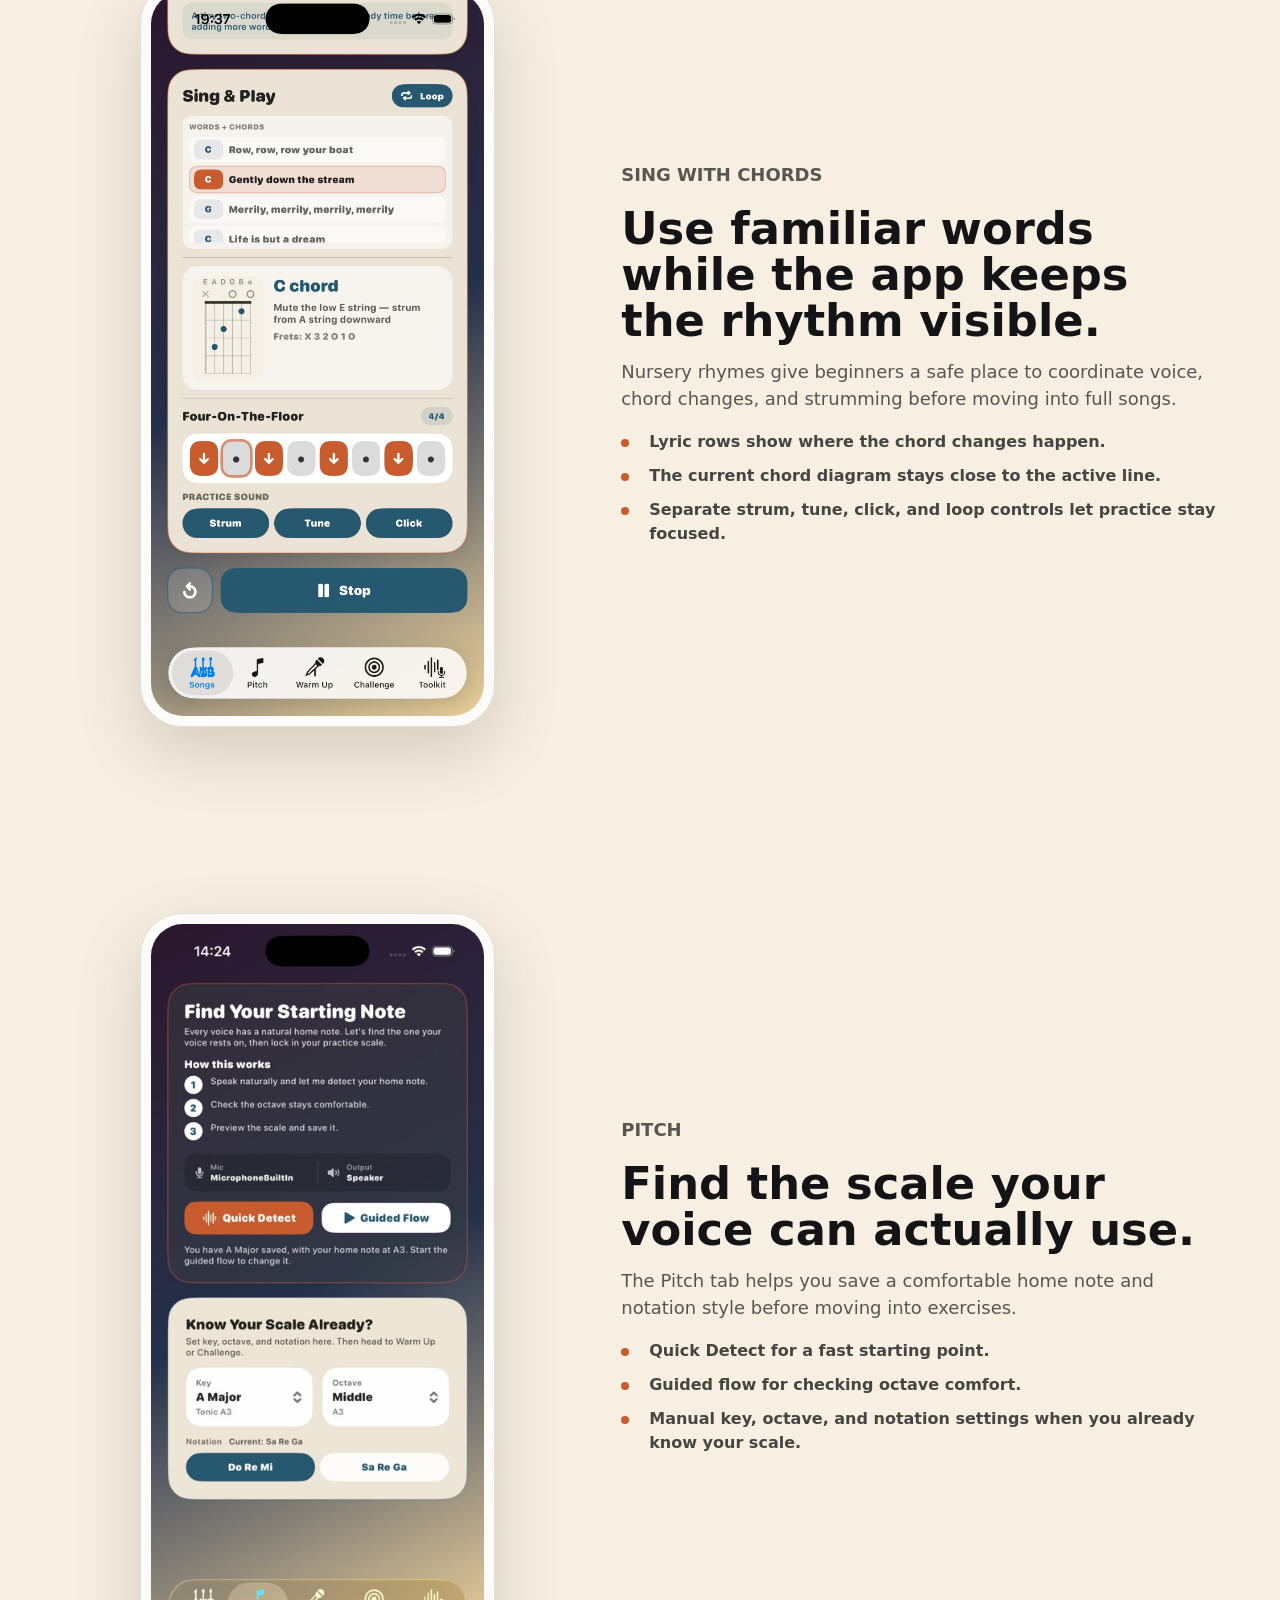
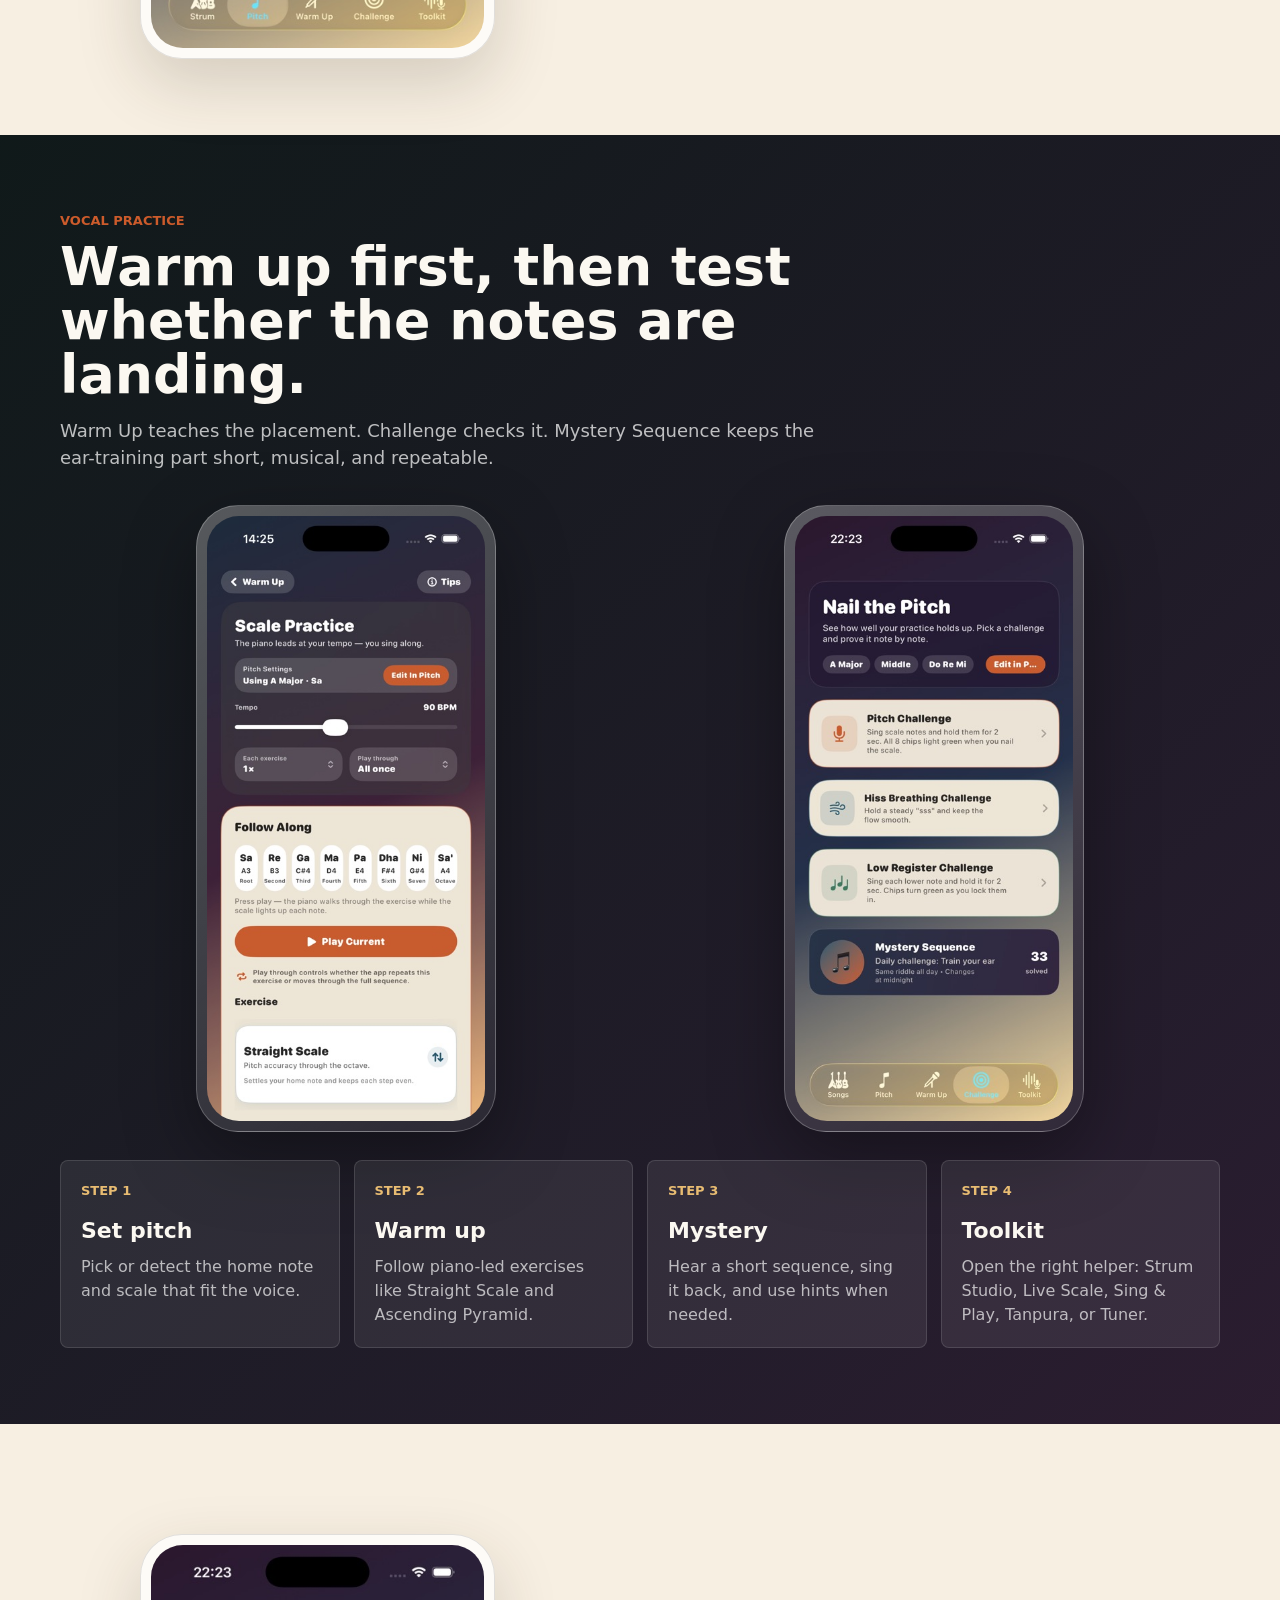
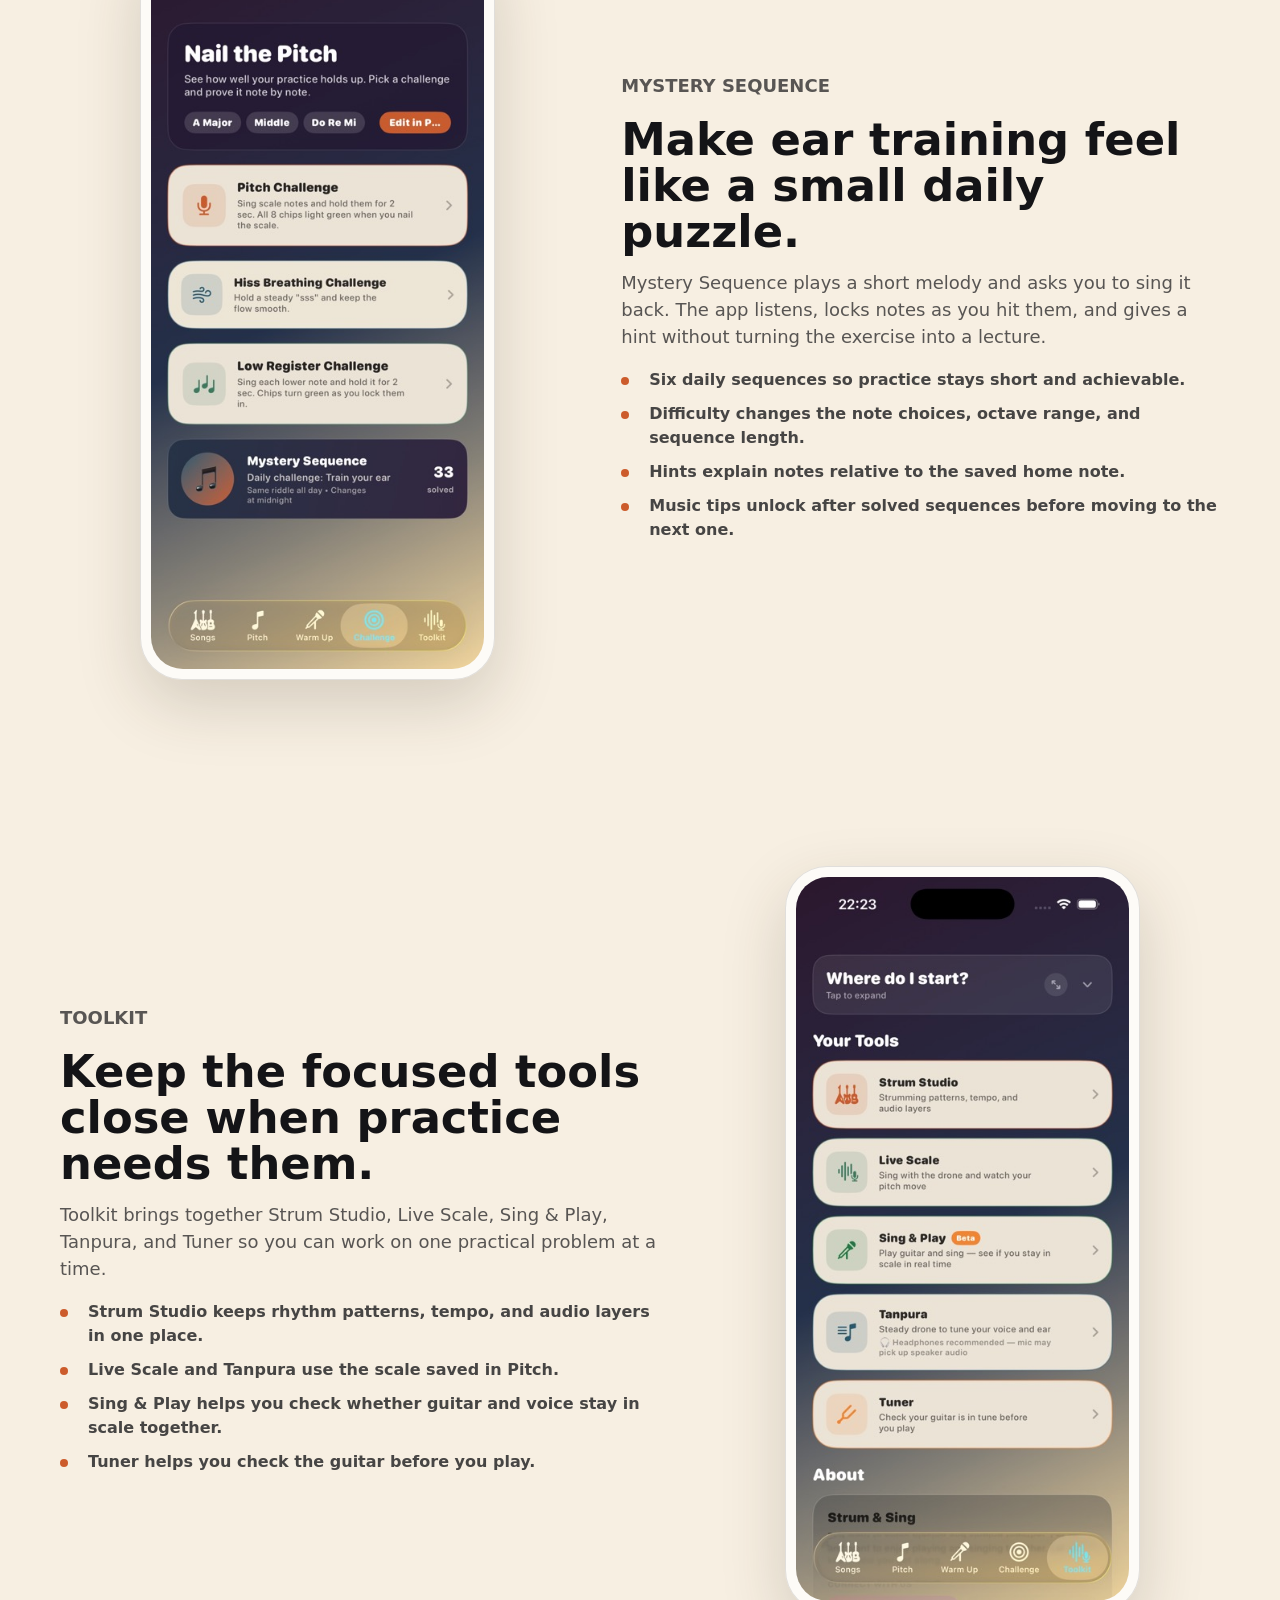
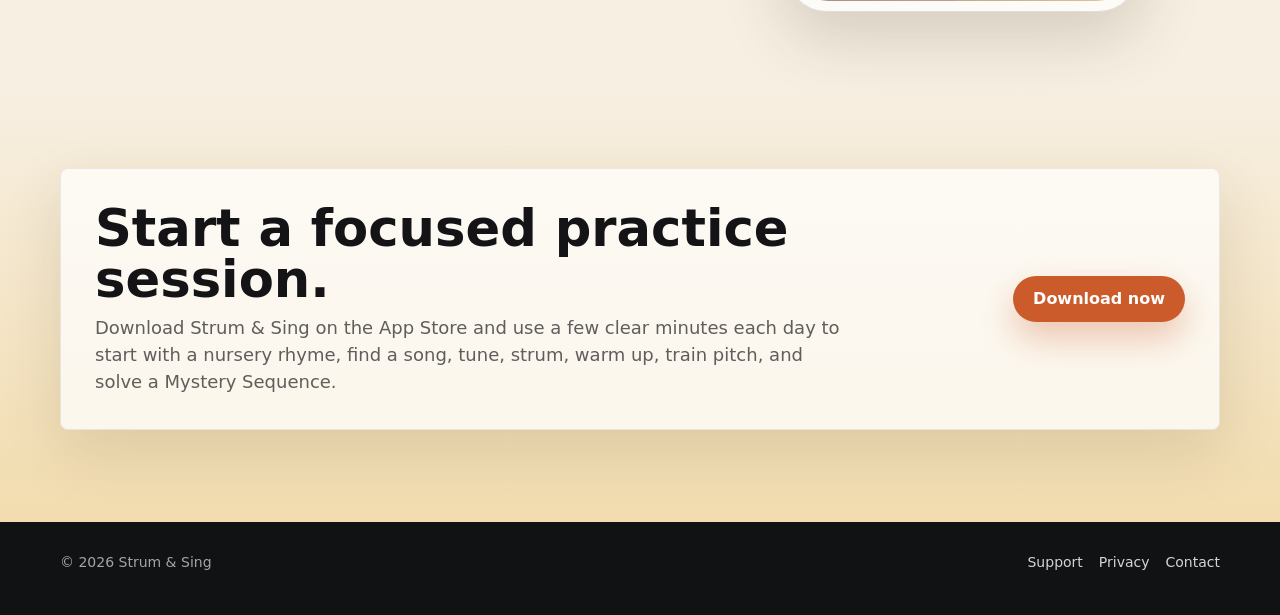
==== commit a332a32a: "Add nursery rhyme screenshots to website" ====
--- a/index.html
+++ b/index.html
@@ -722,7 +722,7 @@
   <header class="hero">
     <div class="hero-media" aria-hidden="true">
       <div class="hero-shot one">
-        <img src="assets/songs.jpg" alt="" />
+        <img src="assets/nursery-rhymes.jpg" alt="" />
       </div>
       <div class="hero-shot two">
         <img src="assets/challenge.jpg" alt="" />
@@ -833,7 +833,25 @@
         </ul>
       </div>
       <div class="device-frame">
-        <img src="assets/songs.jpg" alt="Songs tab showing song search, recent songs, chords, and suggested strumming patterns" loading="lazy" />
+        <img src="assets/nursery-rhymes.jpg" alt="Songs tab showing Start with Nursery Rhymes, song search, chords, and suggested strumming patterns" loading="lazy" />
+      </div>
+    </div>
+  </section>
+
+  <section class="section light">
+    <div class="wrap story reverse">
+      <div class="device-frame">
+        <img src="assets/nursery-play-along.jpg" alt="Nursery rhyme play-along showing lyric rows, chord diagram, strumming grid, and practice sound controls" loading="lazy" />
+      </div>
+      <div class="story-text">
+        <p class="section-kicker">Sing with chords</p>
+        <h3>Use familiar words while the app keeps the rhythm visible.</h3>
+        <p>Nursery rhymes give beginners a safe place to coordinate voice, chord changes, and strumming before moving into full songs.</p>
+        <ul class="bullets">
+          <li>Lyric rows show where the chord changes happen.</li>
+          <li>The current chord diagram stays close to the active line.</li>
+          <li>Separate strum, tune, click, and loop controls let practice stay focused.</li>
+        </ul>
       </div>
     </div>
   </section>
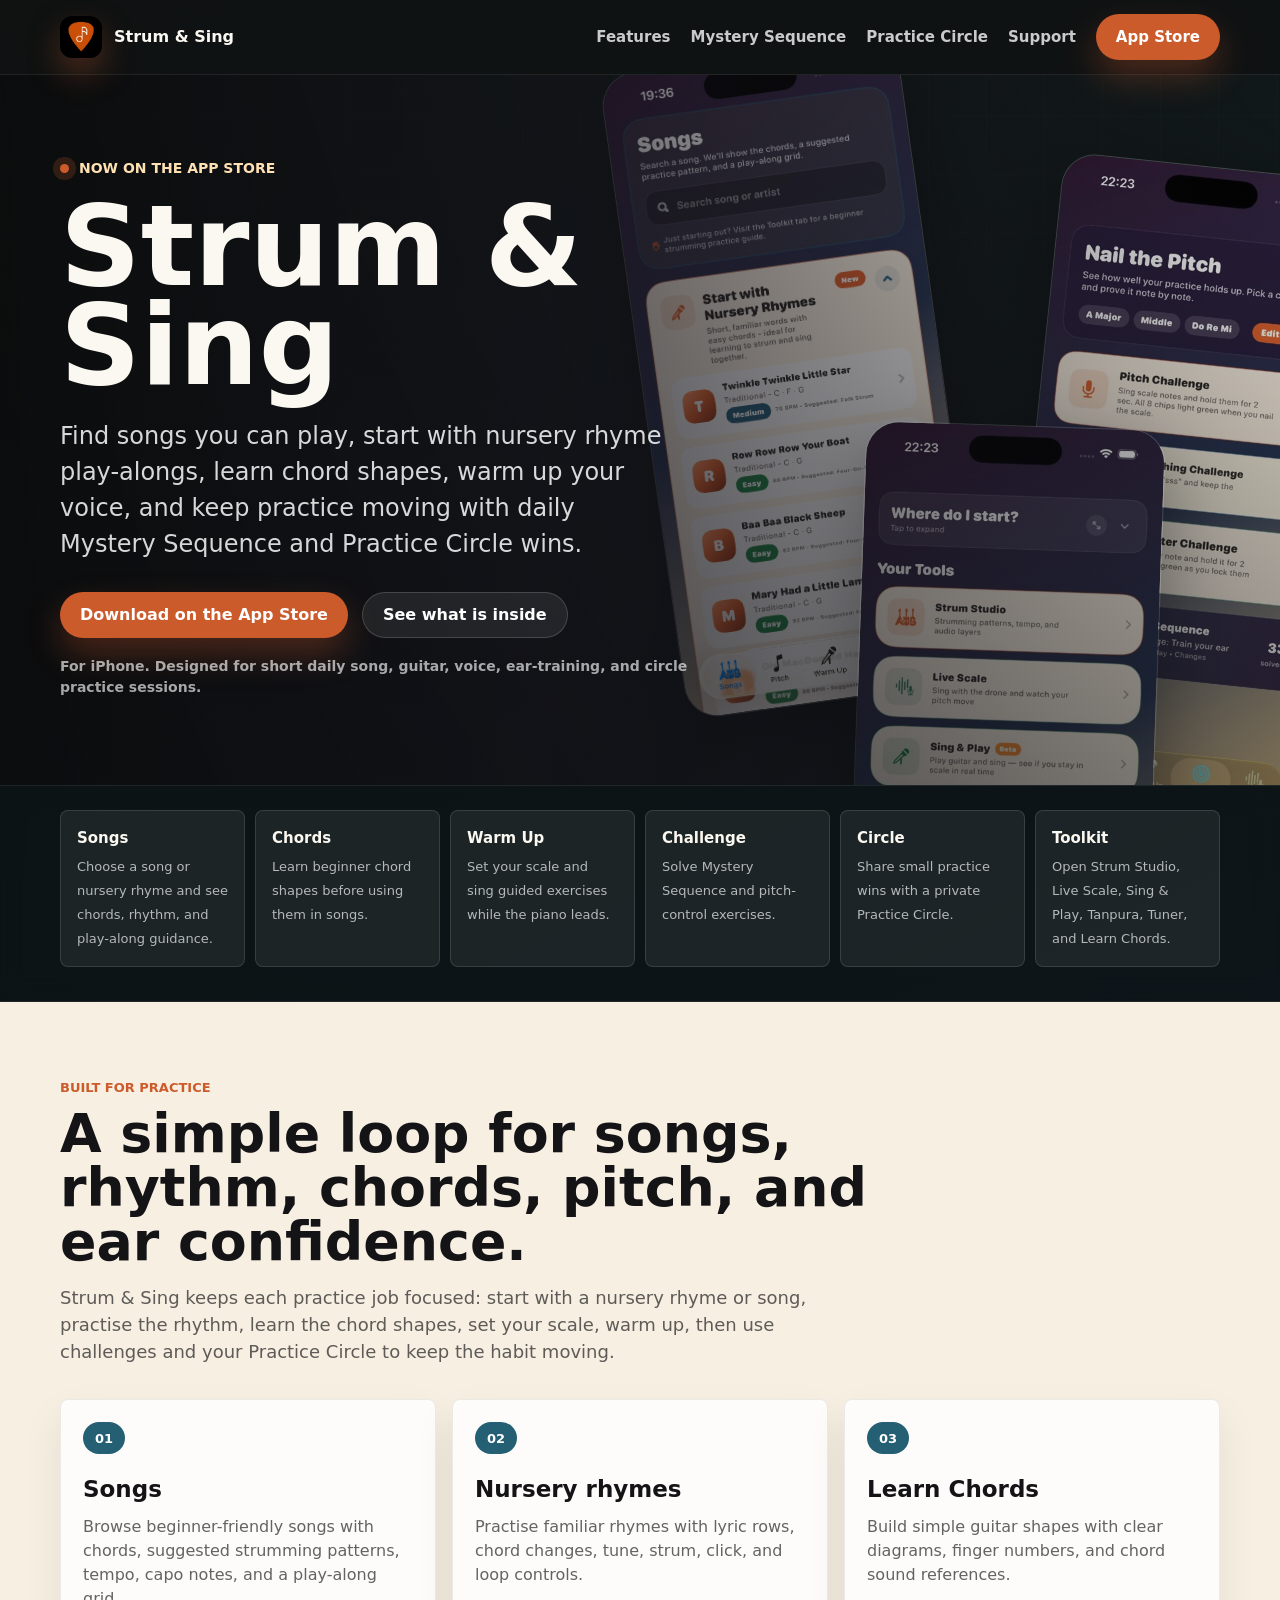
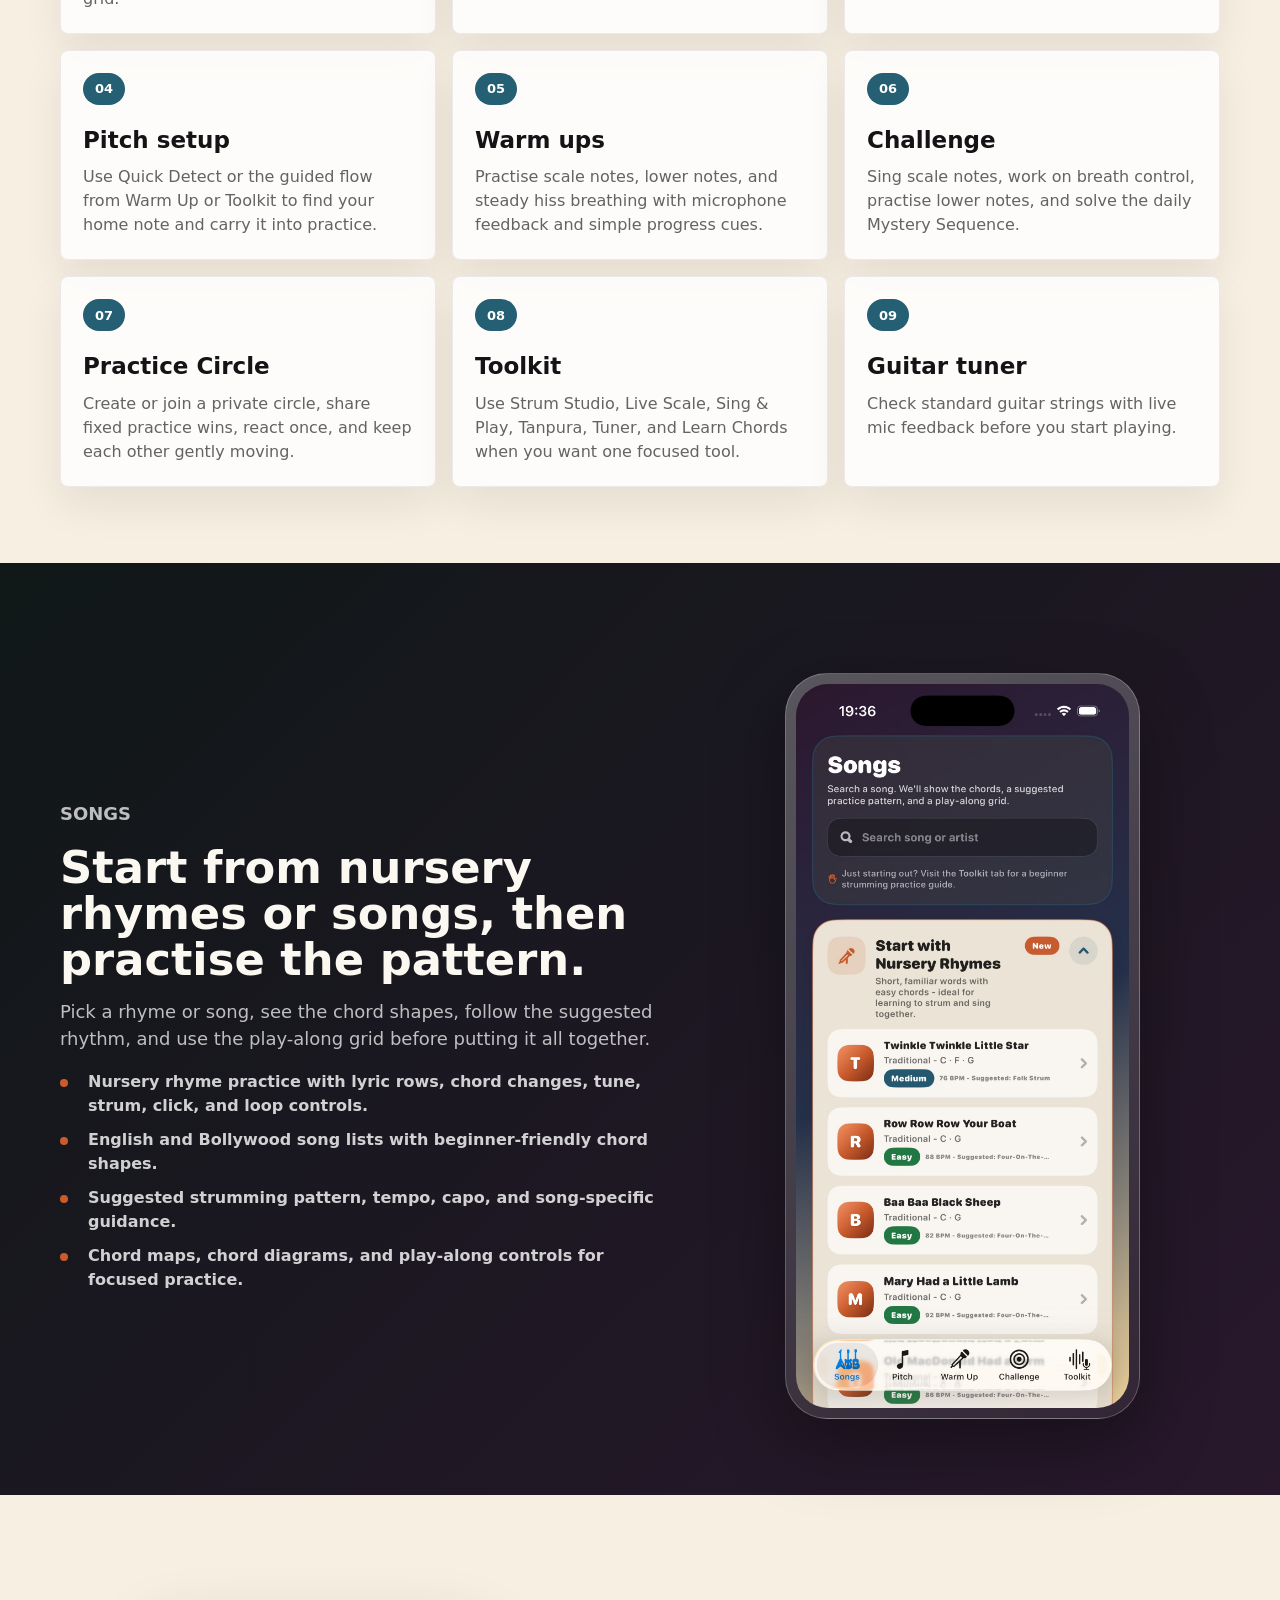
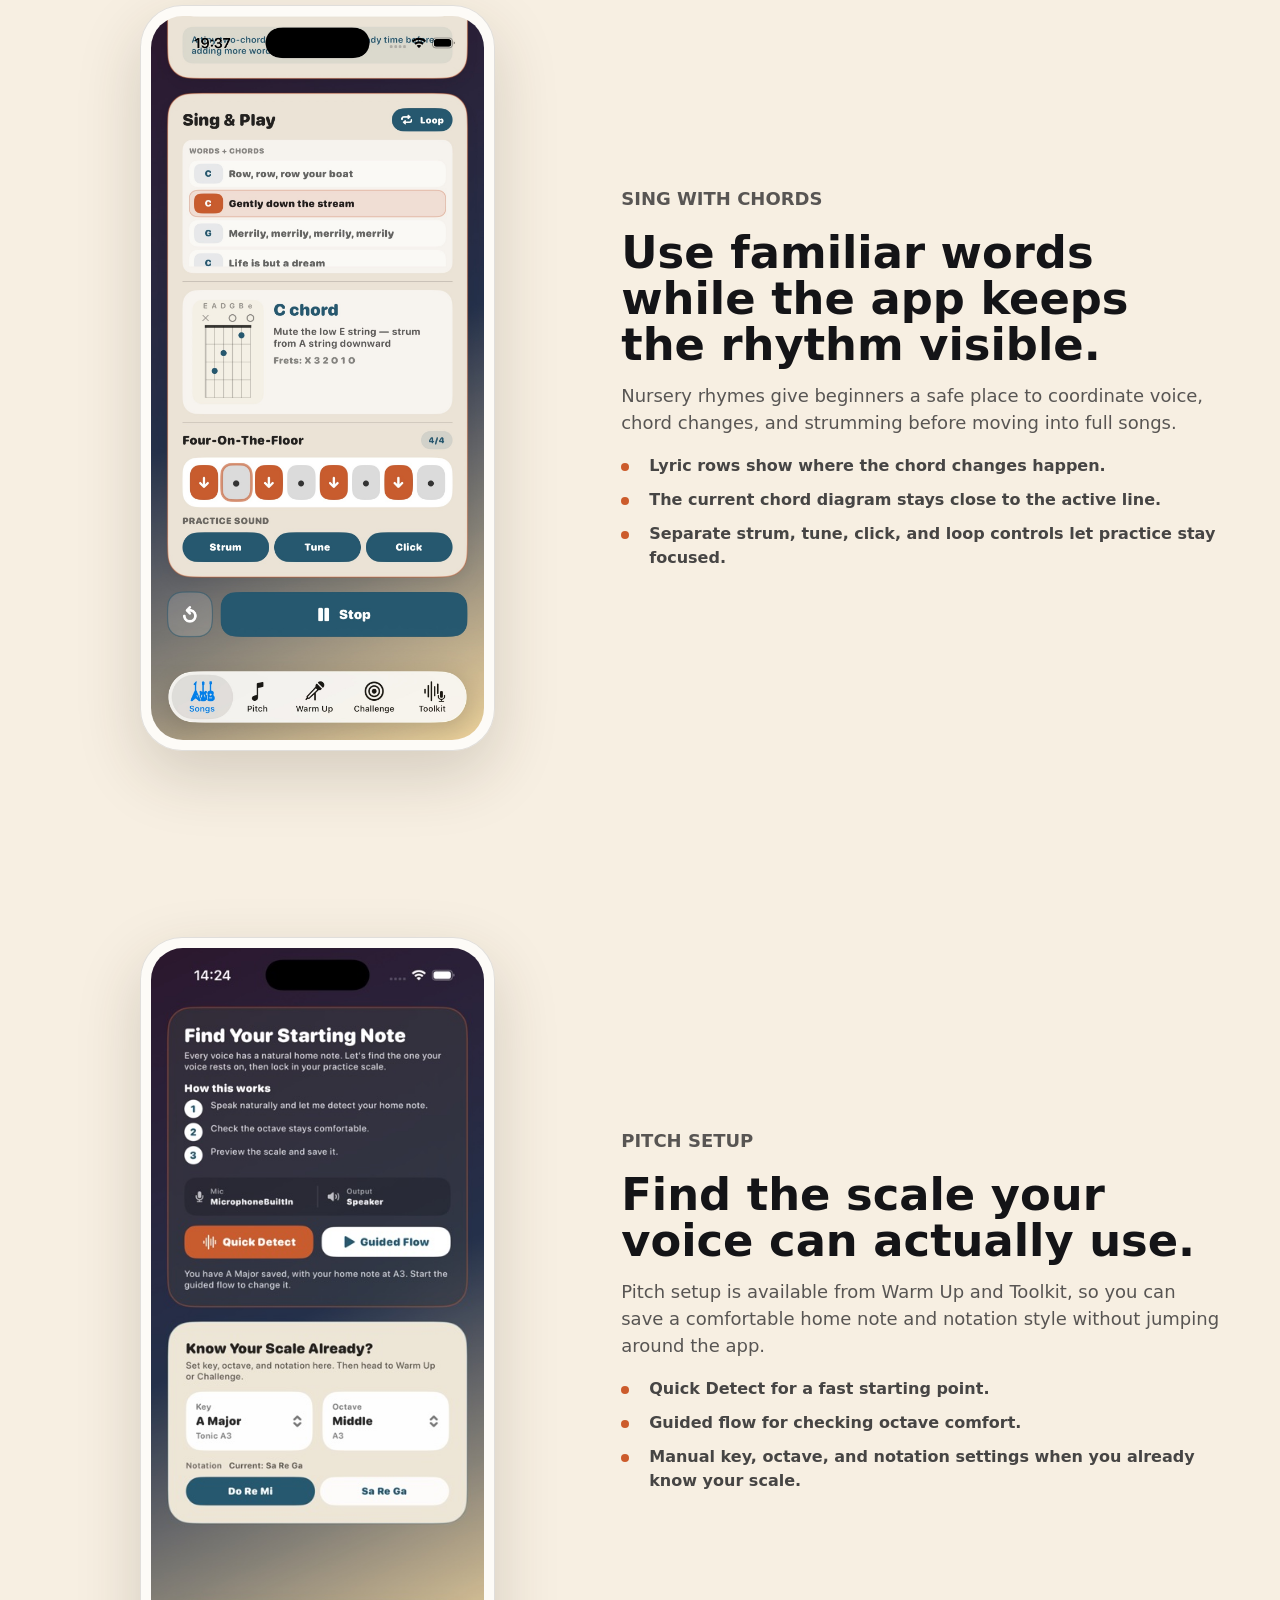
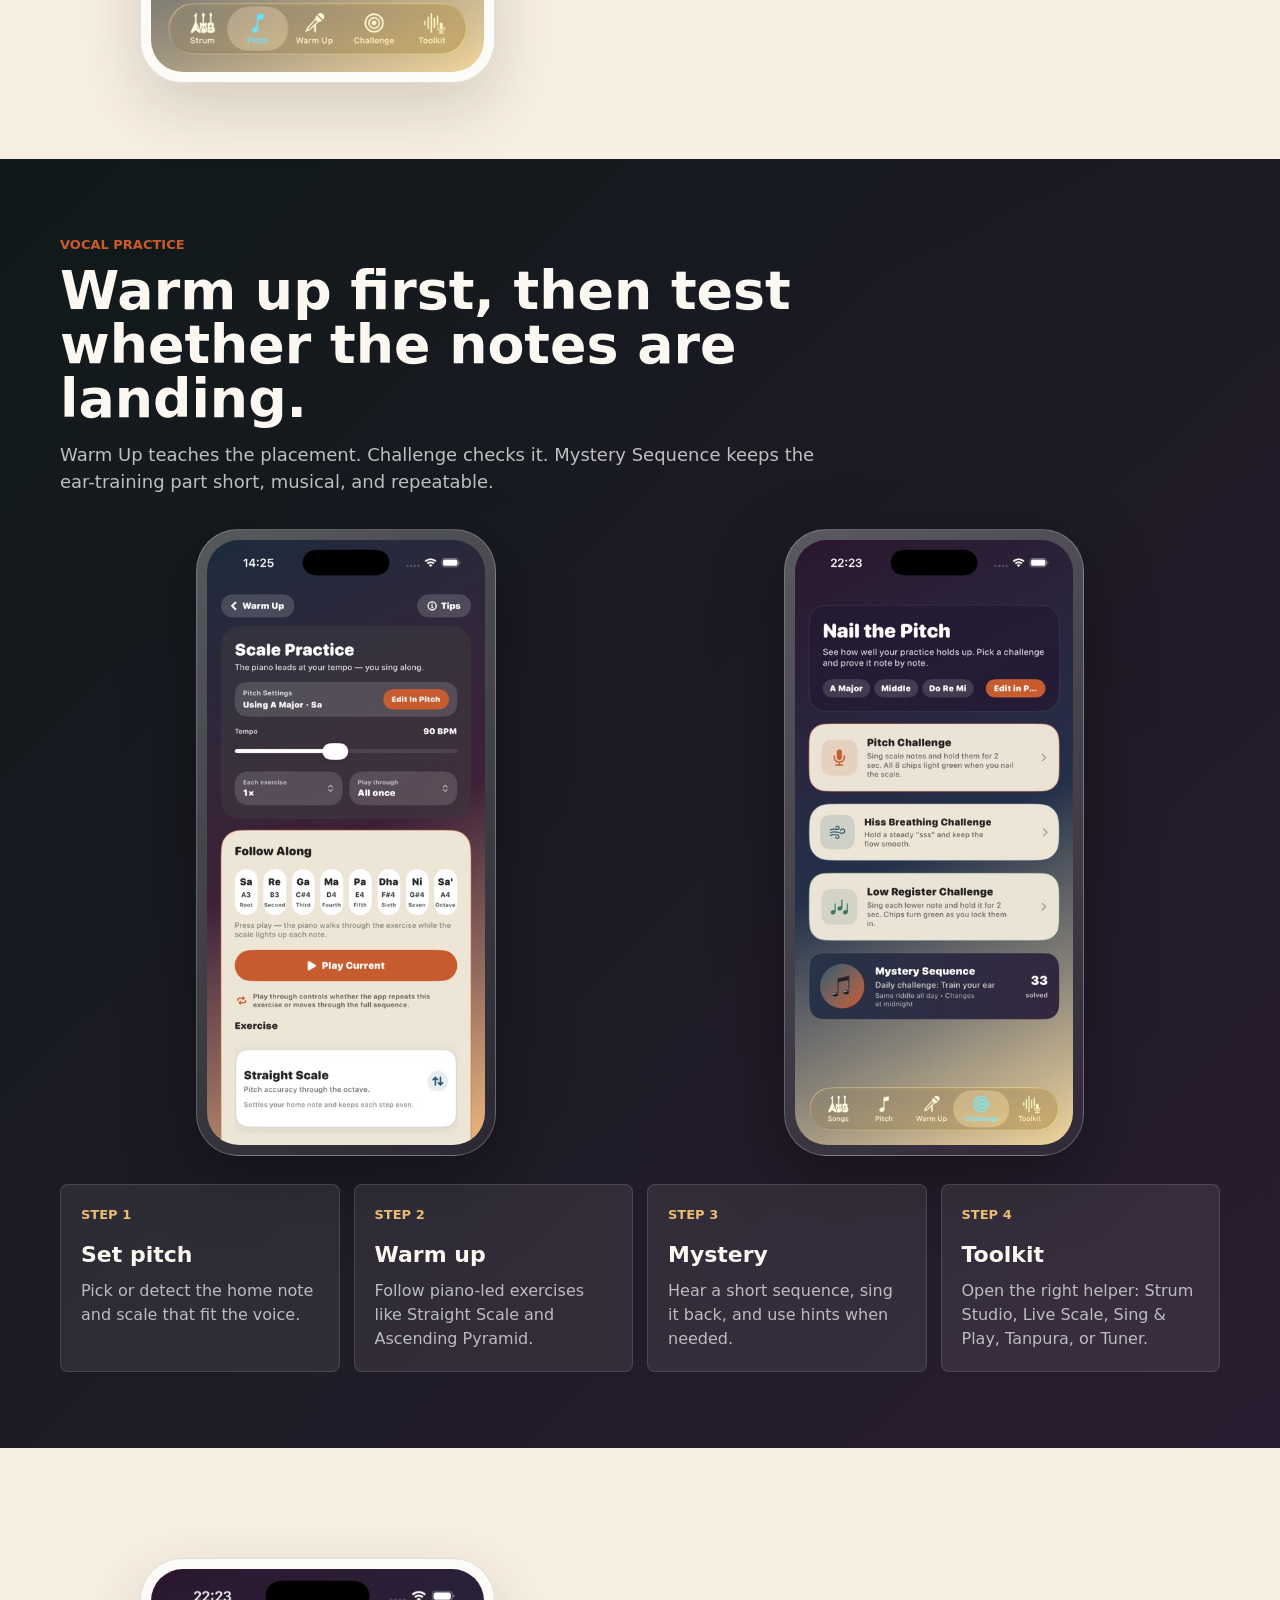
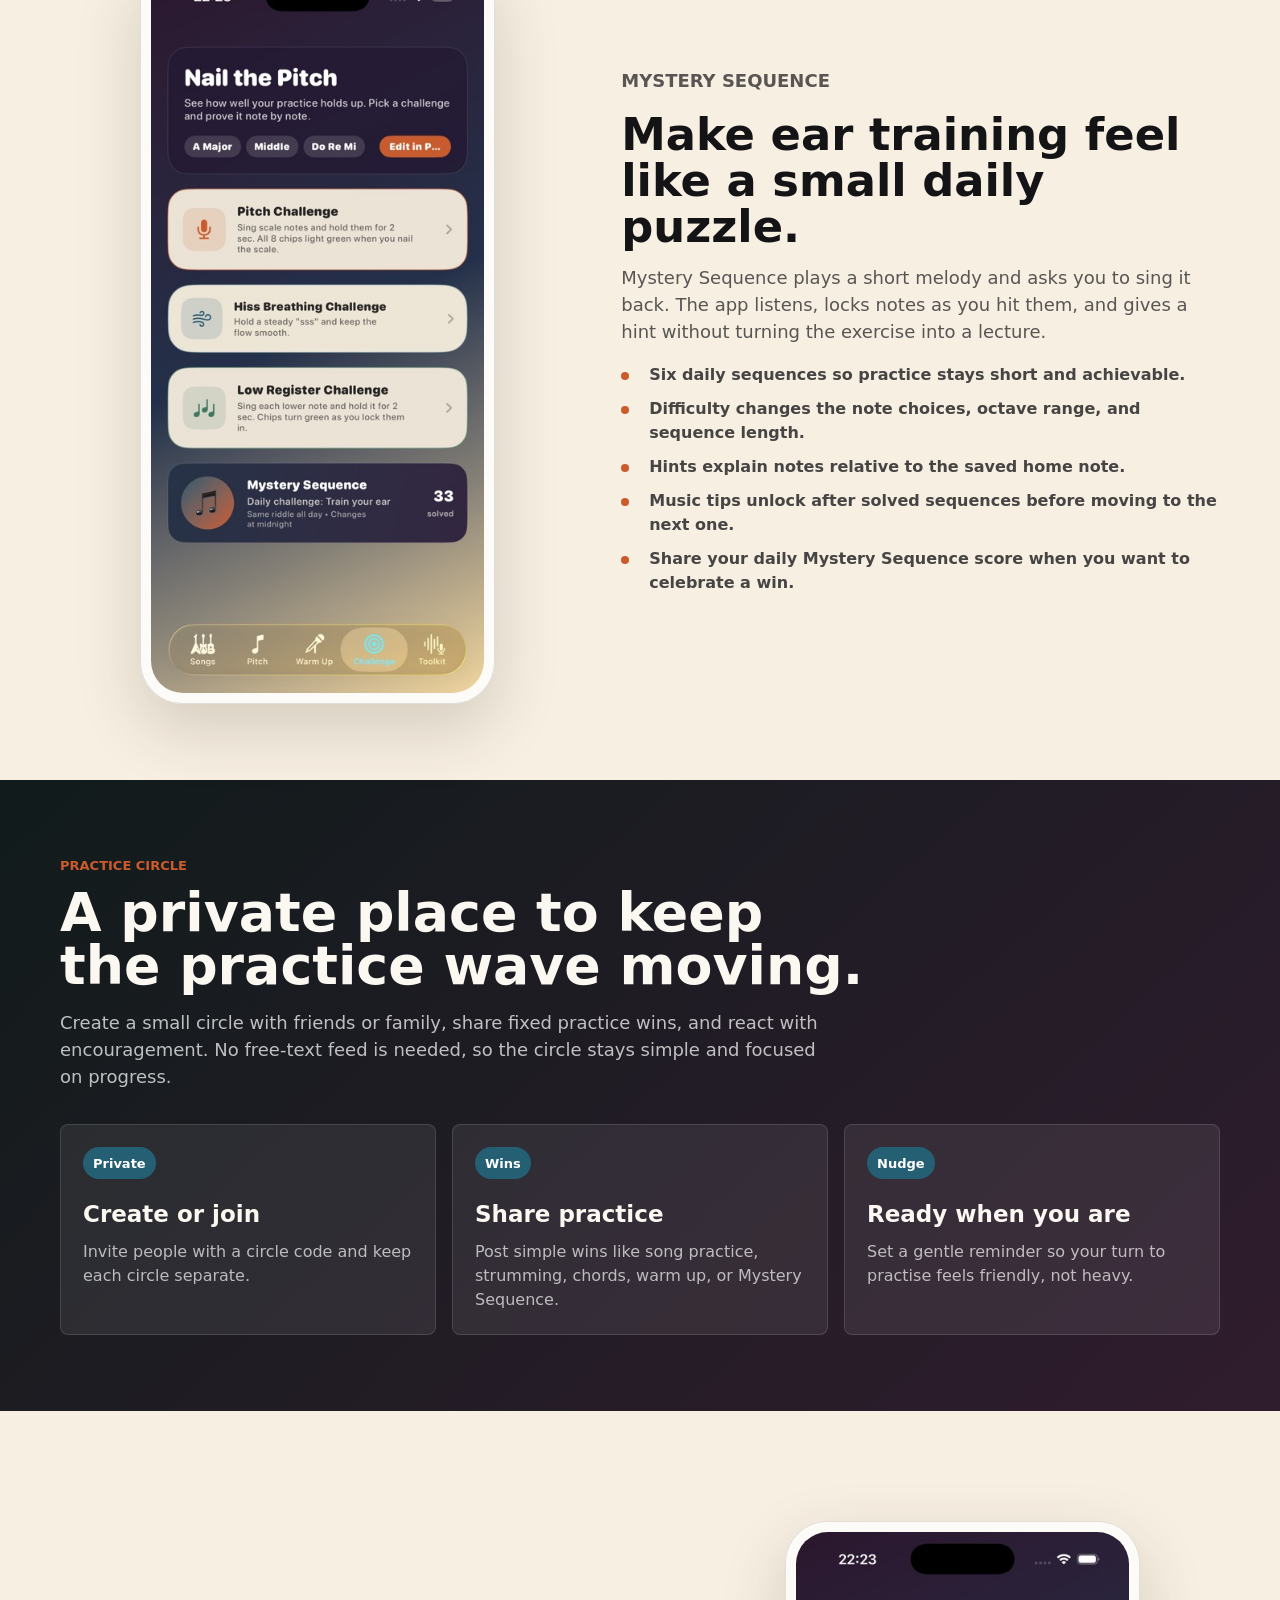
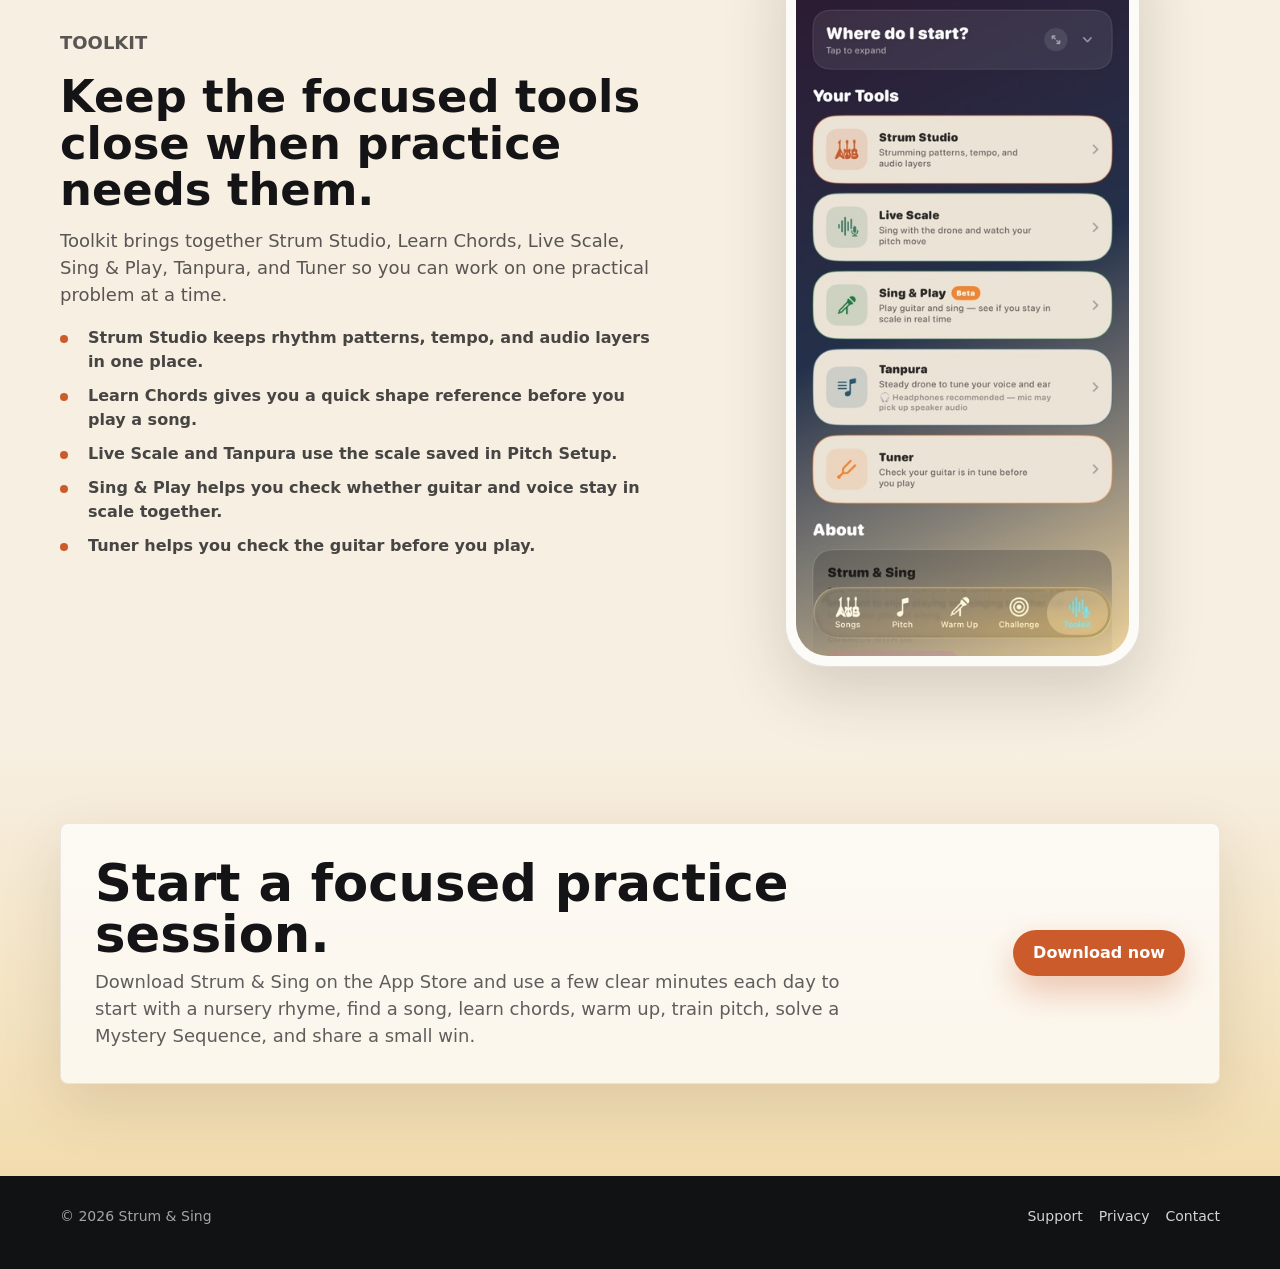
==== commit 519417ab: "Update website for v4 app features" ====
--- a/index.html
+++ b/index.html
@@ -4,9 +4,9 @@
   <meta charset="UTF-8" />
   <meta name="viewport" content="width=device-width, initial-scale=1.0" />
   <title>Strum &amp; Sing | Guitar, Voice &amp; Ear Training</title>
-  <meta name="description" content="Strum &amp; Sing is an iPhone practice app for songs, nursery rhyme play-alongs, guitar rhythm, pitch setup, vocal warm ups, Mystery Sequence ear training, and Toolkit practice tools." />
+  <meta name="description" content="Strum &amp; Sing is an iPhone practice app for songs, nursery rhyme play-alongs, guitar chords, strumming, vocal warm ups, Mystery Sequence ear training, and Practice Circle encouragement." />
   <meta property="og:title" content="Strum &amp; Sing" />
-  <meta property="og:description" content="Find songs and nursery rhyme play-alongs, practise the strum, warm up your voice, and train your ear with Mystery Sequence." />
+  <meta property="og:description" content="Find songs and nursery rhyme play-alongs, learn chord shapes, practise the strum, warm up your voice, train your ear, and share small wins in Practice Circle." />
   <meta property="og:image" content="assets/songs.jpg" />
   <meta property="og:type" content="website" />
   <style>
@@ -713,6 +713,7 @@
       <div class="nav-links" aria-label="Primary navigation">
         <a href="#features">Features</a>
         <a href="#mystery-sequence">Mystery Sequence</a>
+        <a href="#practice-circle">Practice Circle</a>
         <a href="support.html">Support</a>
         <a class="button button-primary" href="https://apps.apple.com/gb/app/strum-sing/id6762654476" target="_blank" rel="noopener">App Store</a>
       </div>
@@ -736,12 +737,12 @@
       <div class="hero-content">
         <div class="eyebrow">Now on the App Store</div>
         <h1>Strum &amp; Sing</h1>
-        <p class="hero-copy">Find songs you can play, start with nursery rhyme play-alongs, tune your guitar, warm up your voice, and train your ear with daily Mystery Sequence challenges.</p>
+        <p class="hero-copy">Find songs you can play, start with nursery rhyme play-alongs, learn chord shapes, warm up your voice, and keep practice moving with daily Mystery Sequence and Practice Circle wins.</p>
         <div class="hero-actions">
           <a class="button button-primary" href="https://apps.apple.com/gb/app/strum-sing/id6762654476" target="_blank" rel="noopener">Download on the App Store</a>
           <a class="button button-secondary" href="#features">See what is inside</a>
         </div>
-        <p class="store-note">For iPhone. Designed for short daily song, guitar, voice, and ear-training sessions.</p>
+        <p class="store-note">For iPhone. Designed for short daily song, guitar, voice, ear-training, and circle practice sessions.</p>
       </div>
     </div>
   </header>
@@ -753,20 +754,24 @@
         <span>Choose a song or nursery rhyme and see chords, rhythm, and play-along guidance.</span>
       </div>
       <div class="strip-item">
-        <strong>Pitch</strong>
-        <span>Find and save the scale that fits your voice.</span>
+        <strong>Chords</strong>
+        <span>Learn beginner chord shapes before using them in songs.</span>
       </div>
       <div class="strip-item">
         <strong>Warm Up</strong>
-        <span>Sing guided exercises while the piano leads.</span>
+        <span>Set your scale and sing guided exercises while the piano leads.</span>
       </div>
       <div class="strip-item">
         <strong>Challenge</strong>
         <span>Solve Mystery Sequence and pitch-control exercises.</span>
       </div>
       <div class="strip-item">
+        <strong>Circle</strong>
+        <span>Share small practice wins with a private Practice Circle.</span>
+      </div>
+      <div class="strip-item">
         <strong>Toolkit</strong>
-        <span>Open Strum Studio, Live Scale, Sing &amp; Play, Tanpura, and Tuner.</span>
+        <span>Open Strum Studio, Live Scale, Sing &amp; Play, Tanpura, Tuner, and Learn Chords.</span>
       </div>
     </div>
   </section>
@@ -775,8 +780,8 @@
     <div class="wrap">
       <div class="section-heading">
         <p class="section-kicker">Built for practice</p>
-        <h2 class="section-title">A simple loop for songs, rhythm, tuning, pitch, and ear confidence.</h2>
-        <p class="section-copy">Strum &amp; Sing keeps each practice job focused: start with a nursery rhyme or song, practise the rhythm, tune the guitar, set your scale, warm up, then use challenges to check whether the note is really there.</p>
+        <h2 class="section-title">A simple loop for songs, rhythm, chords, pitch, and ear confidence.</h2>
+        <p class="section-copy">Strum &amp; Sing keeps each practice job focused: start with a nursery rhyme or song, practise the rhythm, learn the chord shapes, set your scale, warm up, then use challenges and your Practice Circle to keep the habit moving.</p>
       </div>
 
       <div class="cards">
@@ -792,26 +797,36 @@
         </article>
         <article class="feature-card">
           <span class="pill">03</span>
-          <h3>Pitch setup</h3>
-          <p>Use Quick Detect or the guided flow to find your home note, then carry that scale into Warm Up and Challenge.</p>
+          <h3>Learn Chords</h3>
+          <p>Build simple guitar shapes with clear diagrams, finger numbers, and chord sound references.</p>
         </article>
         <article class="feature-card">
           <span class="pill">04</span>
+          <h3>Pitch setup</h3>
+          <p>Use Quick Detect or the guided flow from Warm Up or Toolkit to find your home note and carry it into practice.</p>
+        </article>
+        <article class="feature-card">
+          <span class="pill">05</span>
           <h3>Warm ups</h3>
           <p>Practise scale notes, lower notes, and steady hiss breathing with microphone feedback and simple progress cues.</p>
         </article>
         <article class="feature-card">
-          <span class="pill">05</span>
+          <span class="pill">06</span>
           <h3>Challenge</h3>
           <p>Sing scale notes, work on breath control, practise lower notes, and solve the daily Mystery Sequence.</p>
         </article>
         <article class="feature-card">
-          <span class="pill">06</span>
+          <span class="pill">07</span>
+          <h3>Practice Circle</h3>
+          <p>Create or join a private circle, share fixed practice wins, react once, and keep each other gently moving.</p>
+        </article>
+        <article class="feature-card">
+          <span class="pill">08</span>
           <h3>Toolkit</h3>
-          <p>Use Strum Studio, Live Scale, Sing &amp; Play, Tanpura, and Tuner when you want a focused practice tool.</p>
+          <p>Use Strum Studio, Live Scale, Sing &amp; Play, Tanpura, Tuner, and Learn Chords when you want one focused tool.</p>
         </article>
         <article class="feature-card">
-          <span class="pill">07</span>
+          <span class="pill">09</span>
           <h3>Guitar tuner</h3>
           <p>Check standard guitar strings with live mic feedback before you start playing.</p>
         </article>
@@ -829,7 +844,7 @@
           <li>Nursery rhyme practice with lyric rows, chord changes, tune, strum, click, and loop controls.</li>
           <li>English and Bollywood song lists with beginner-friendly chord shapes.</li>
           <li>Suggested strumming pattern, tempo, capo, and song-specific guidance.</li>
-          <li>Chord diagrams and play-along controls for focused practice.</li>
+          <li>Chord maps, chord diagrams, and play-along controls for focused practice.</li>
         </ul>
       </div>
       <div class="device-frame">
@@ -859,12 +874,12 @@
   <section class="section light">
     <div class="wrap story reverse">
       <div class="device-frame">
-        <img src="assets/pitch-starting-note.jpg" alt="Pitch tab showing Find Your Starting Note, Quick Detect, Guided Flow, and scale settings" loading="lazy" />
+        <img src="assets/pitch-starting-note.jpg" alt="Find Your Starting Note screen showing Quick Detect, Guided Flow, and scale settings" loading="lazy" />
       </div>
       <div class="story-text">
-        <p class="section-kicker">Pitch</p>
+        <p class="section-kicker">Pitch setup</p>
         <h3>Find the scale your voice can actually use.</h3>
-        <p>The Pitch tab helps you save a comfortable home note and notation style before moving into exercises.</p>
+        <p>Pitch setup is available from Warm Up and Toolkit, so you can save a comfortable home note and notation style without jumping around the app.</p>
         <ul class="bullets">
           <li>Quick Detect for a fast starting point.</li>
           <li>Guided flow for checking octave comfort.</li>
@@ -930,7 +945,36 @@
           <li>Difficulty changes the note choices, octave range, and sequence length.</li>
           <li>Hints explain notes relative to the saved home note.</li>
           <li>Music tips unlock after solved sequences before moving to the next one.</li>
+          <li>Share your daily Mystery Sequence score when you want to celebrate a win.</li>
         </ul>
+      </div>
+    </div>
+  </section>
+
+  <section class="section deep" id="practice-circle">
+    <div class="wrap">
+      <div class="section-heading">
+        <p class="section-kicker">Practice Circle</p>
+        <h2 class="section-title">A private place to keep the practice wave moving.</h2>
+        <p class="section-copy">Create a small circle with friends or family, share fixed practice wins, and react with encouragement. No free-text feed is needed, so the circle stays simple and focused on progress.</p>
+      </div>
+
+      <div class="cards">
+        <article class="feature-card dark">
+          <span class="pill">Private</span>
+          <h3>Create or join</h3>
+          <p>Invite people with a circle code and keep each circle separate.</p>
+        </article>
+        <article class="feature-card dark">
+          <span class="pill">Wins</span>
+          <h3>Share practice</h3>
+          <p>Post simple wins like song practice, strumming, chords, warm up, or Mystery Sequence.</p>
+        </article>
+        <article class="feature-card dark">
+          <span class="pill">Nudge</span>
+          <h3>Ready when you are</h3>
+          <p>Set a gentle reminder so your turn to practise feels friendly, not heavy.</p>
+        </article>
       </div>
     </div>
   </section>
@@ -940,10 +984,11 @@
       <div class="story-text">
         <p class="section-kicker">Toolkit</p>
         <h3>Keep the focused tools close when practice needs them.</h3>
-        <p>Toolkit brings together Strum Studio, Live Scale, Sing &amp; Play, Tanpura, and Tuner so you can work on one practical problem at a time.</p>
+        <p>Toolkit brings together Strum Studio, Learn Chords, Live Scale, Sing &amp; Play, Tanpura, and Tuner so you can work on one practical problem at a time.</p>
         <ul class="bullets">
           <li>Strum Studio keeps rhythm patterns, tempo, and audio layers in one place.</li>
-          <li>Live Scale and Tanpura use the scale saved in Pitch.</li>
+          <li>Learn Chords gives you a quick shape reference before you play a song.</li>
+          <li>Live Scale and Tanpura use the scale saved in Pitch Setup.</li>
           <li>Sing &amp; Play helps you check whether guitar and voice stay in scale together.</li>
           <li>Tuner helps you check the guitar before you play.</li>
         </ul>
@@ -959,7 +1004,7 @@
       <div class="cta-inner">
         <div>
           <h2>Start a focused practice session.</h2>
-          <p>Download Strum &amp; Sing on the App Store and use a few clear minutes each day to start with a nursery rhyme, find a song, tune, strum, warm up, train pitch, and solve a Mystery Sequence.</p>
+          <p>Download Strum &amp; Sing on the App Store and use a few clear minutes each day to start with a nursery rhyme, find a song, learn chords, warm up, train pitch, solve a Mystery Sequence, and share a small win.</p>
         </div>
         <a class="button button-primary" href="https://apps.apple.com/gb/app/strum-sing/id6762654476" target="_blank" rel="noopener">Download now</a>
       </div>
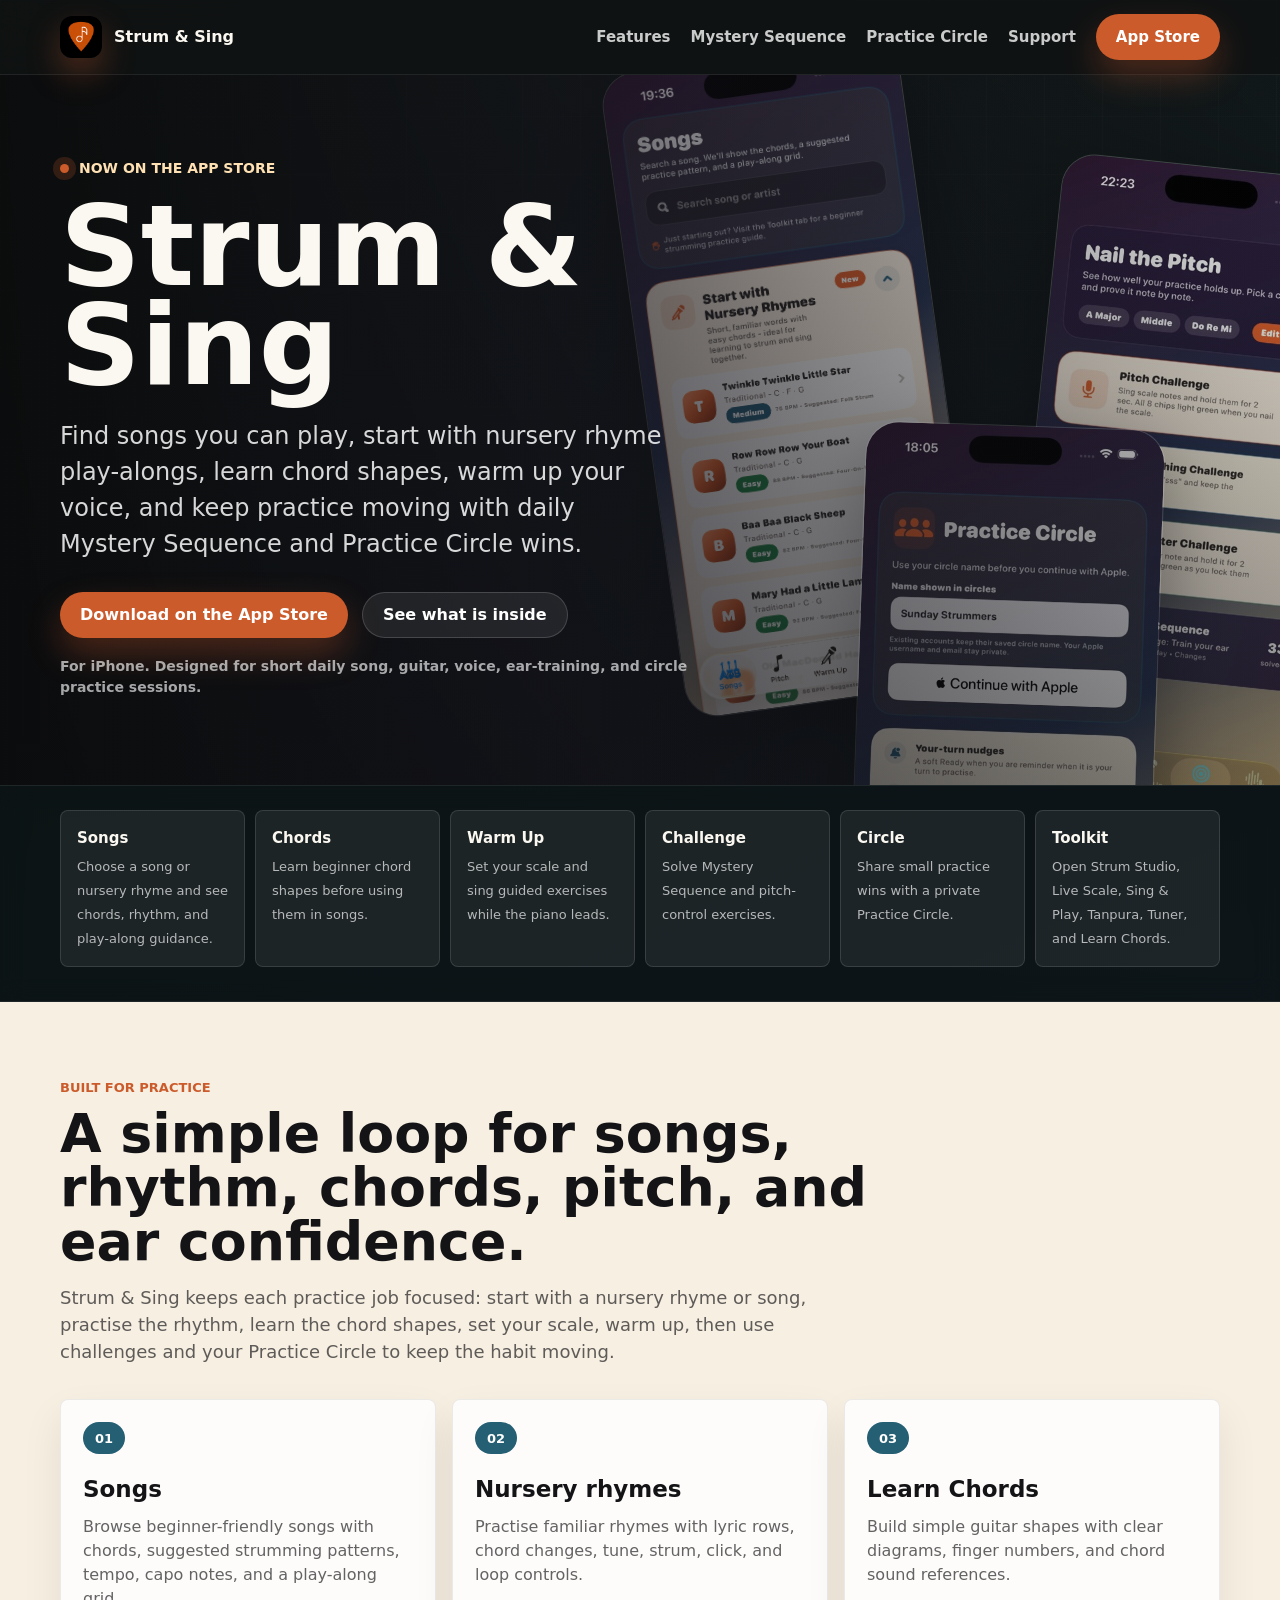
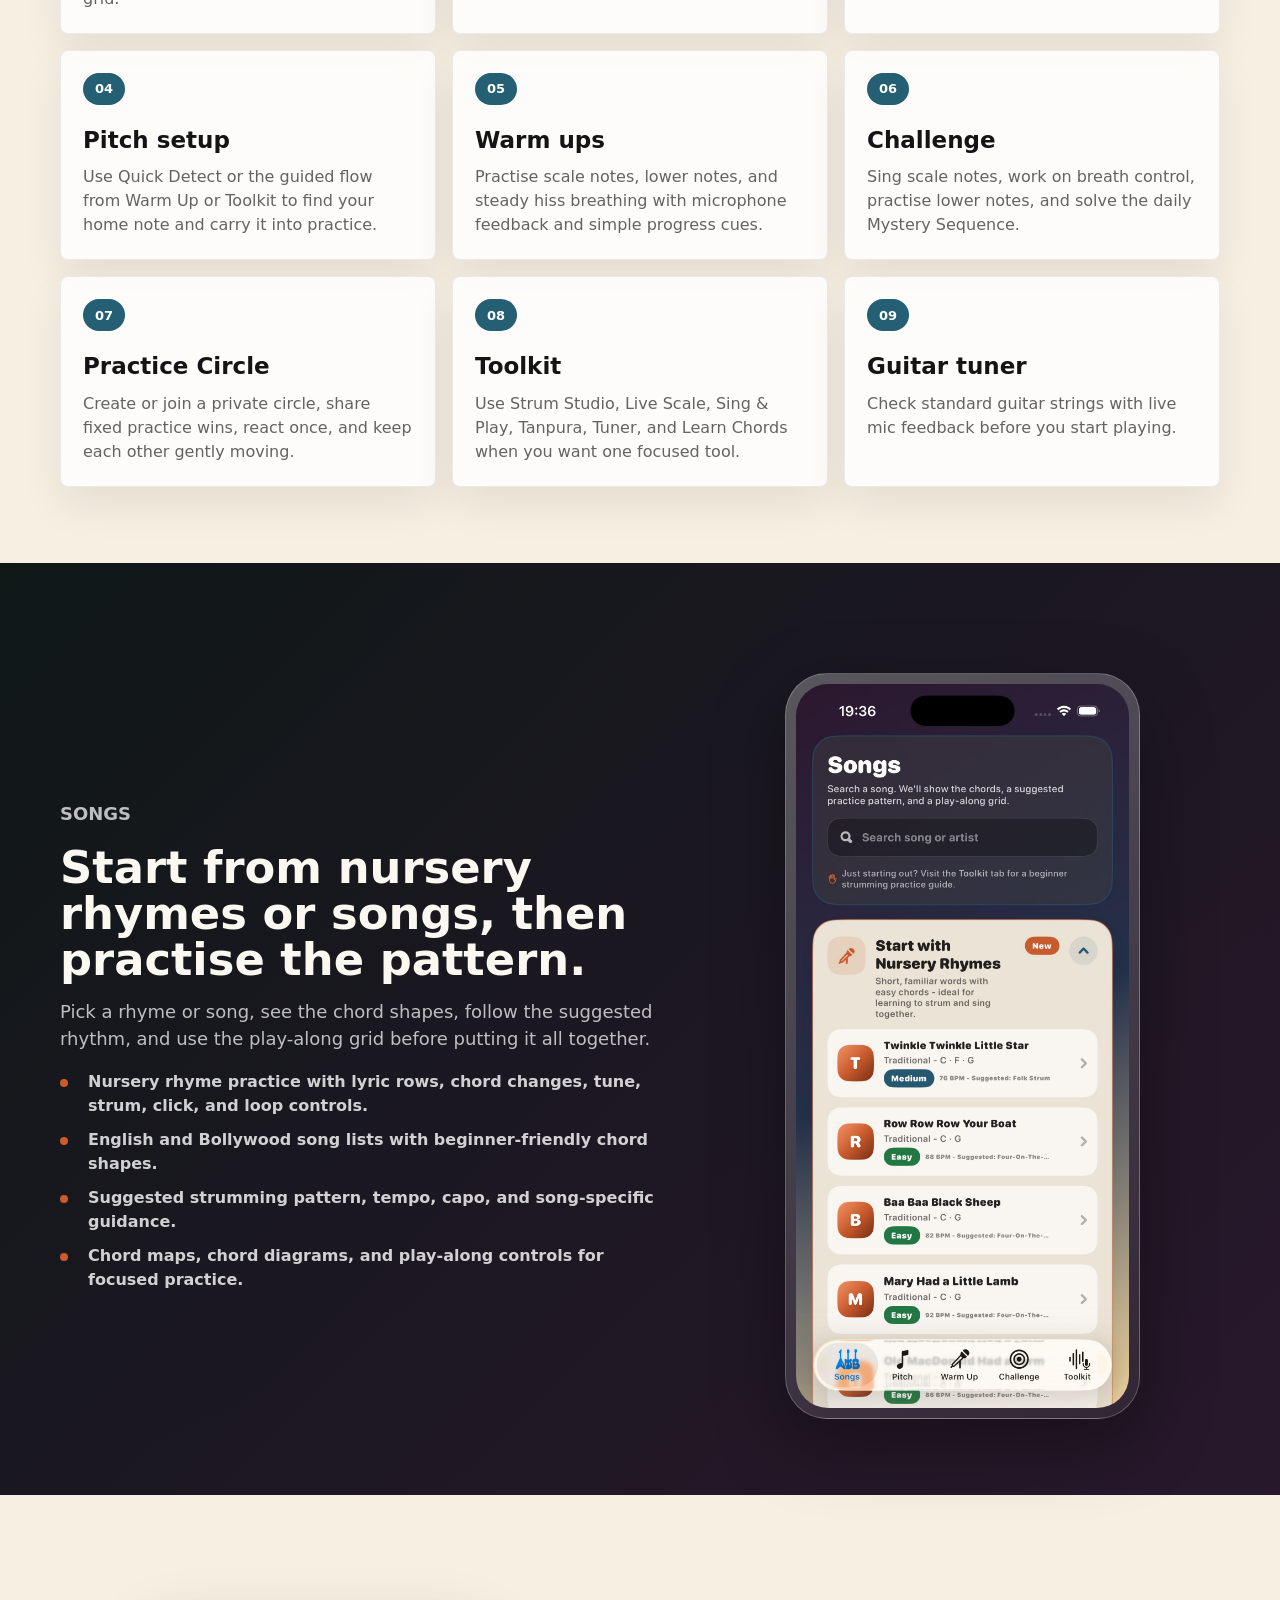
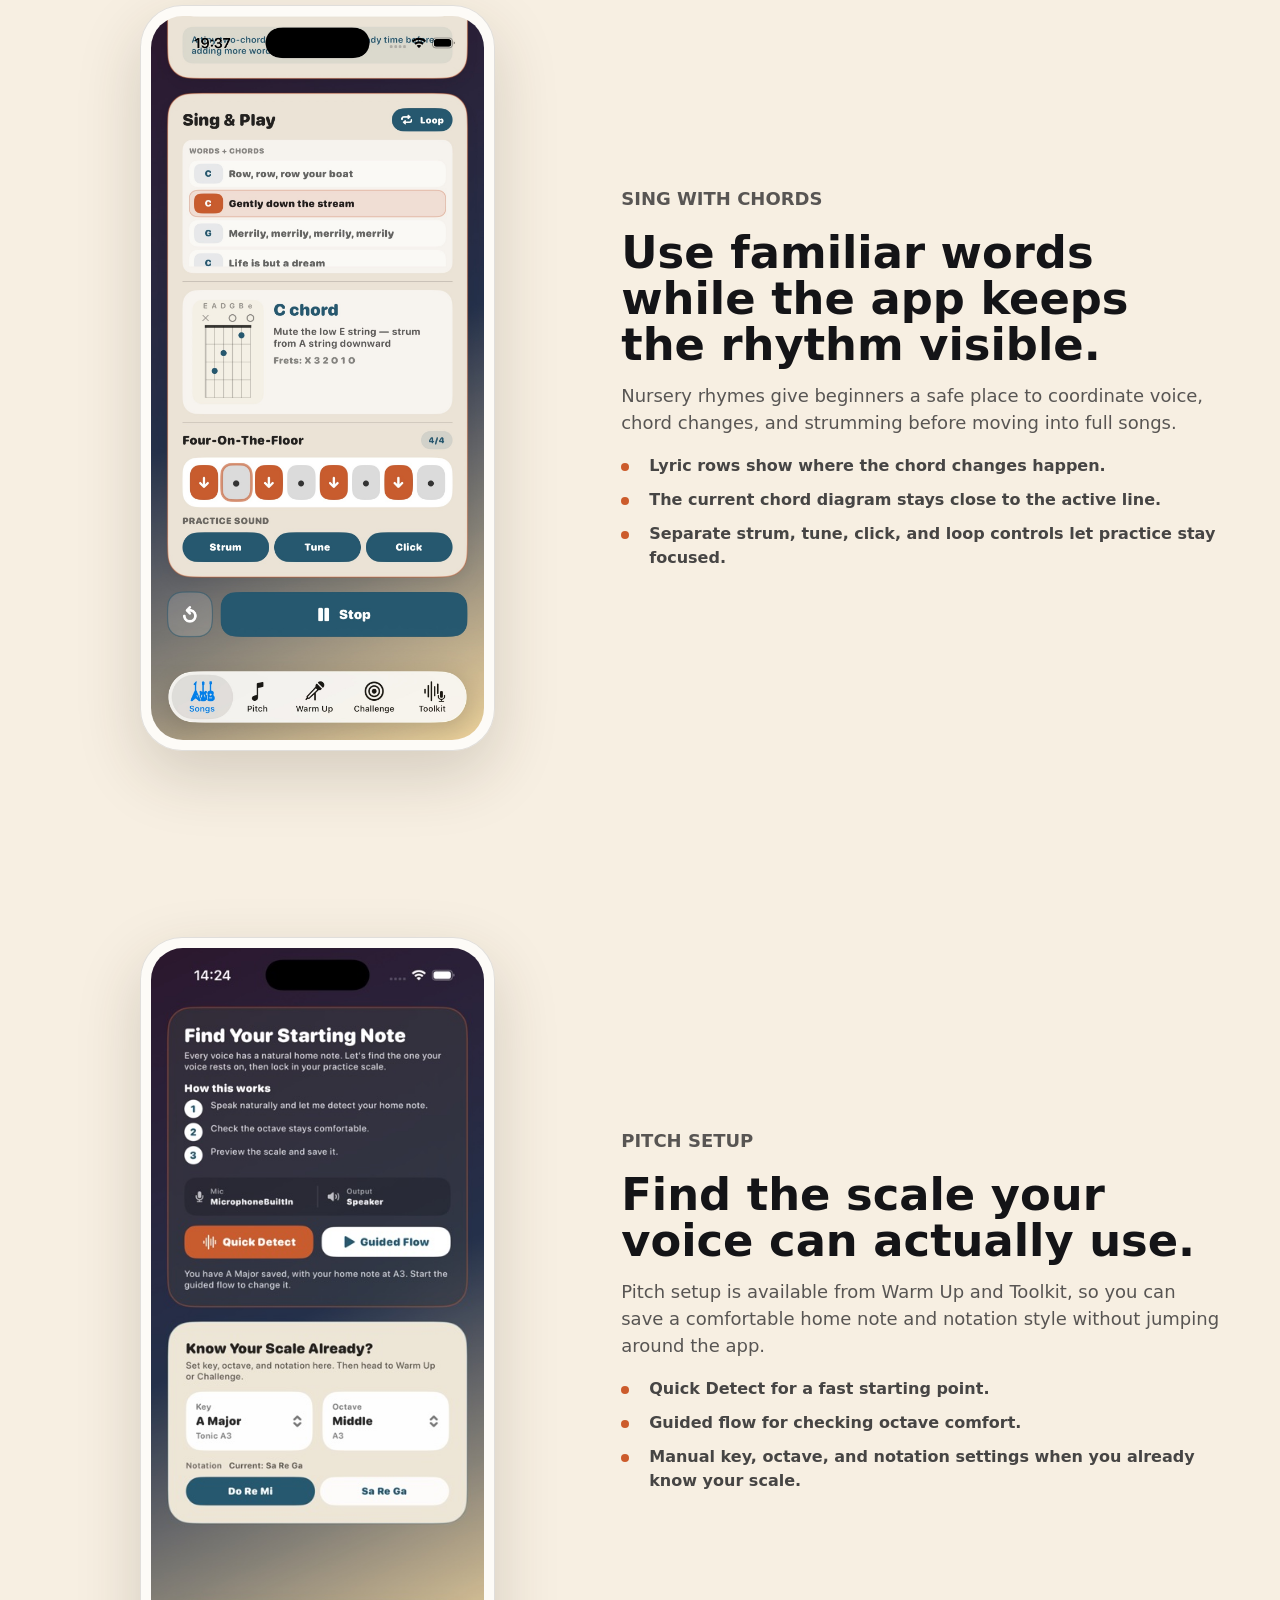
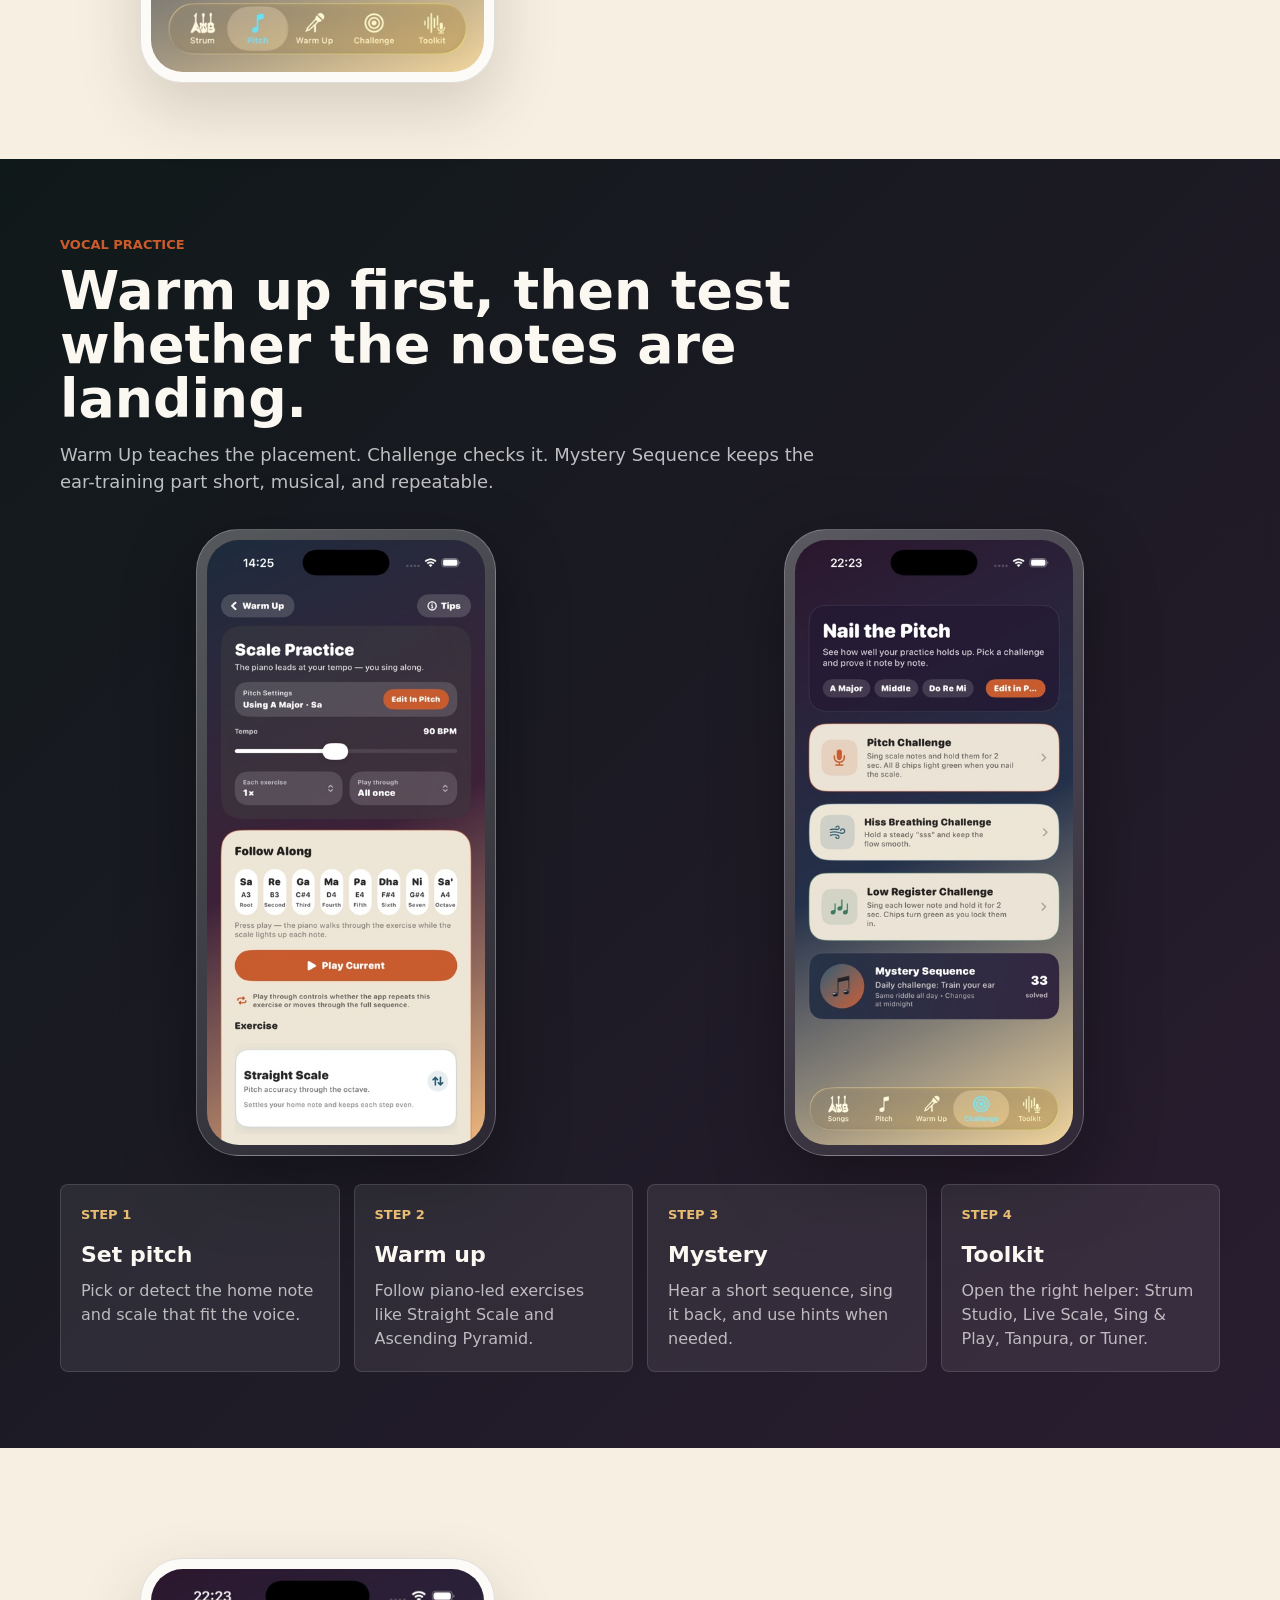
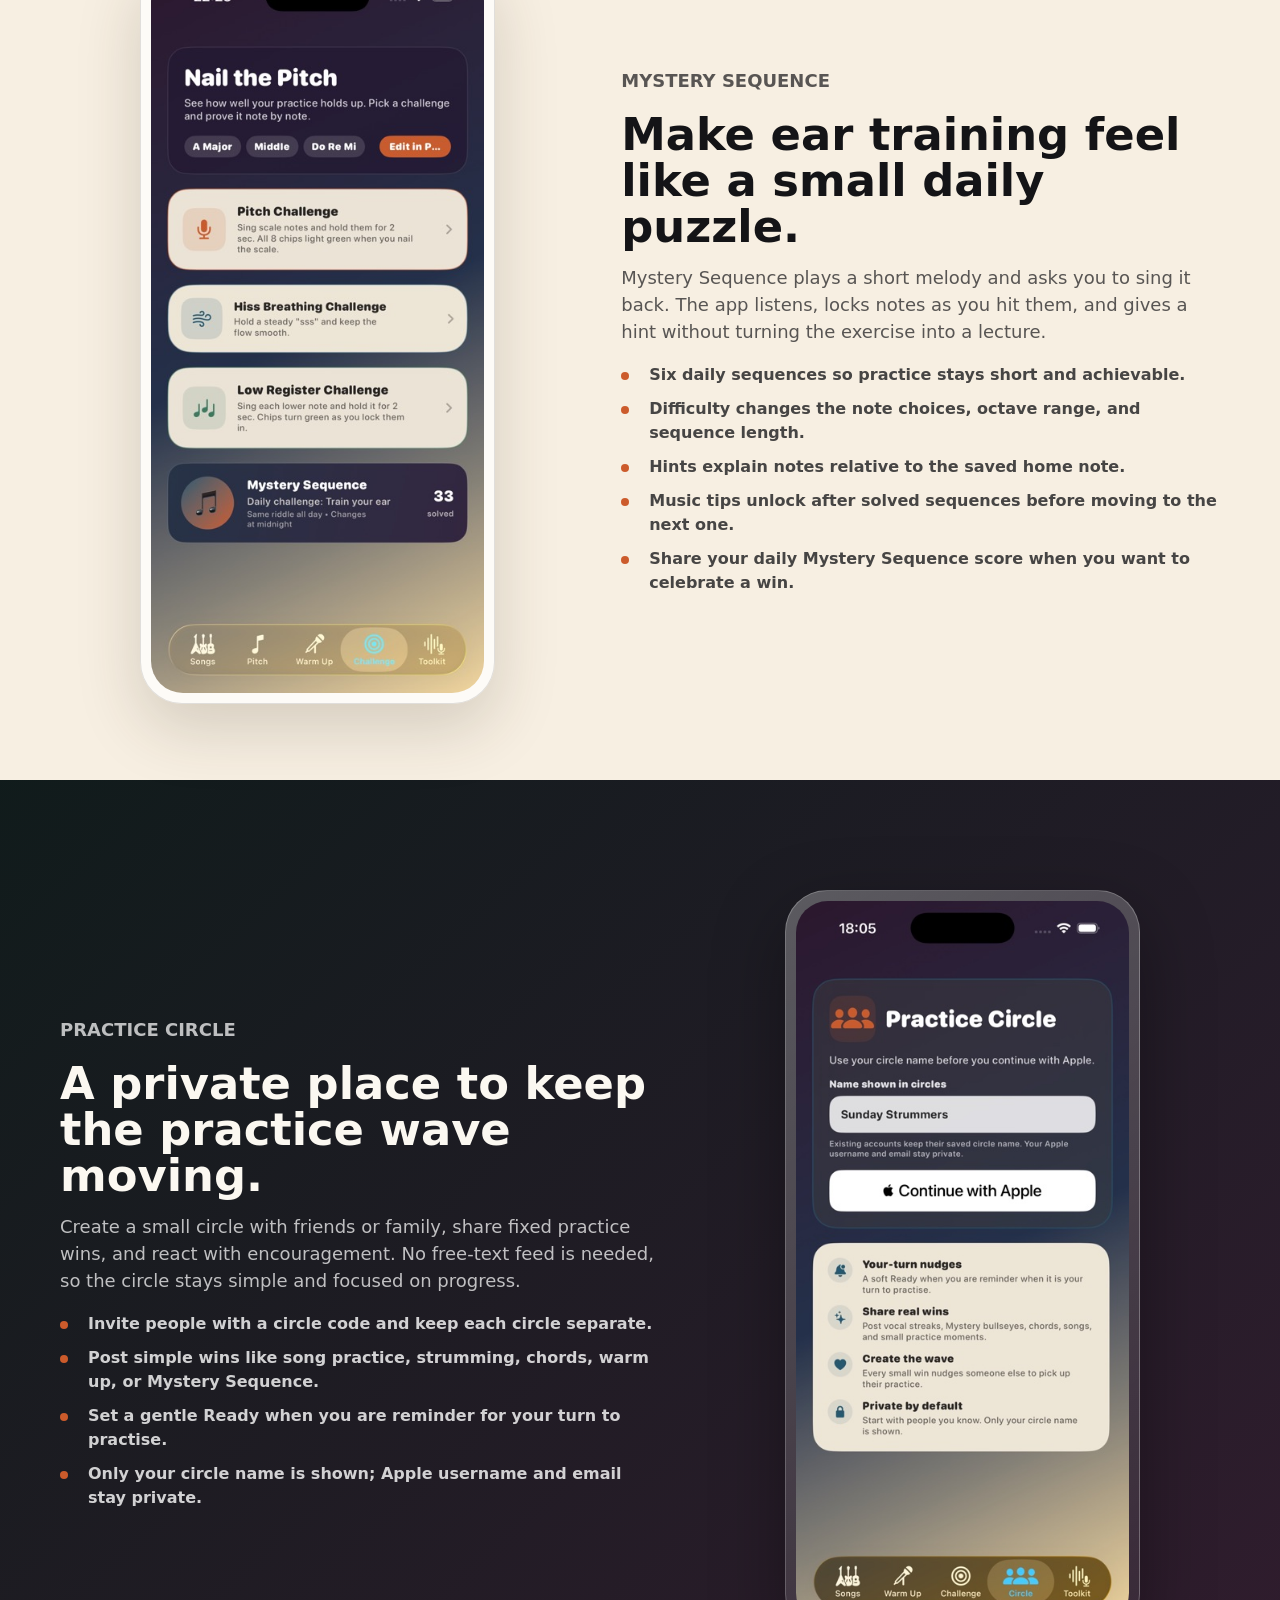
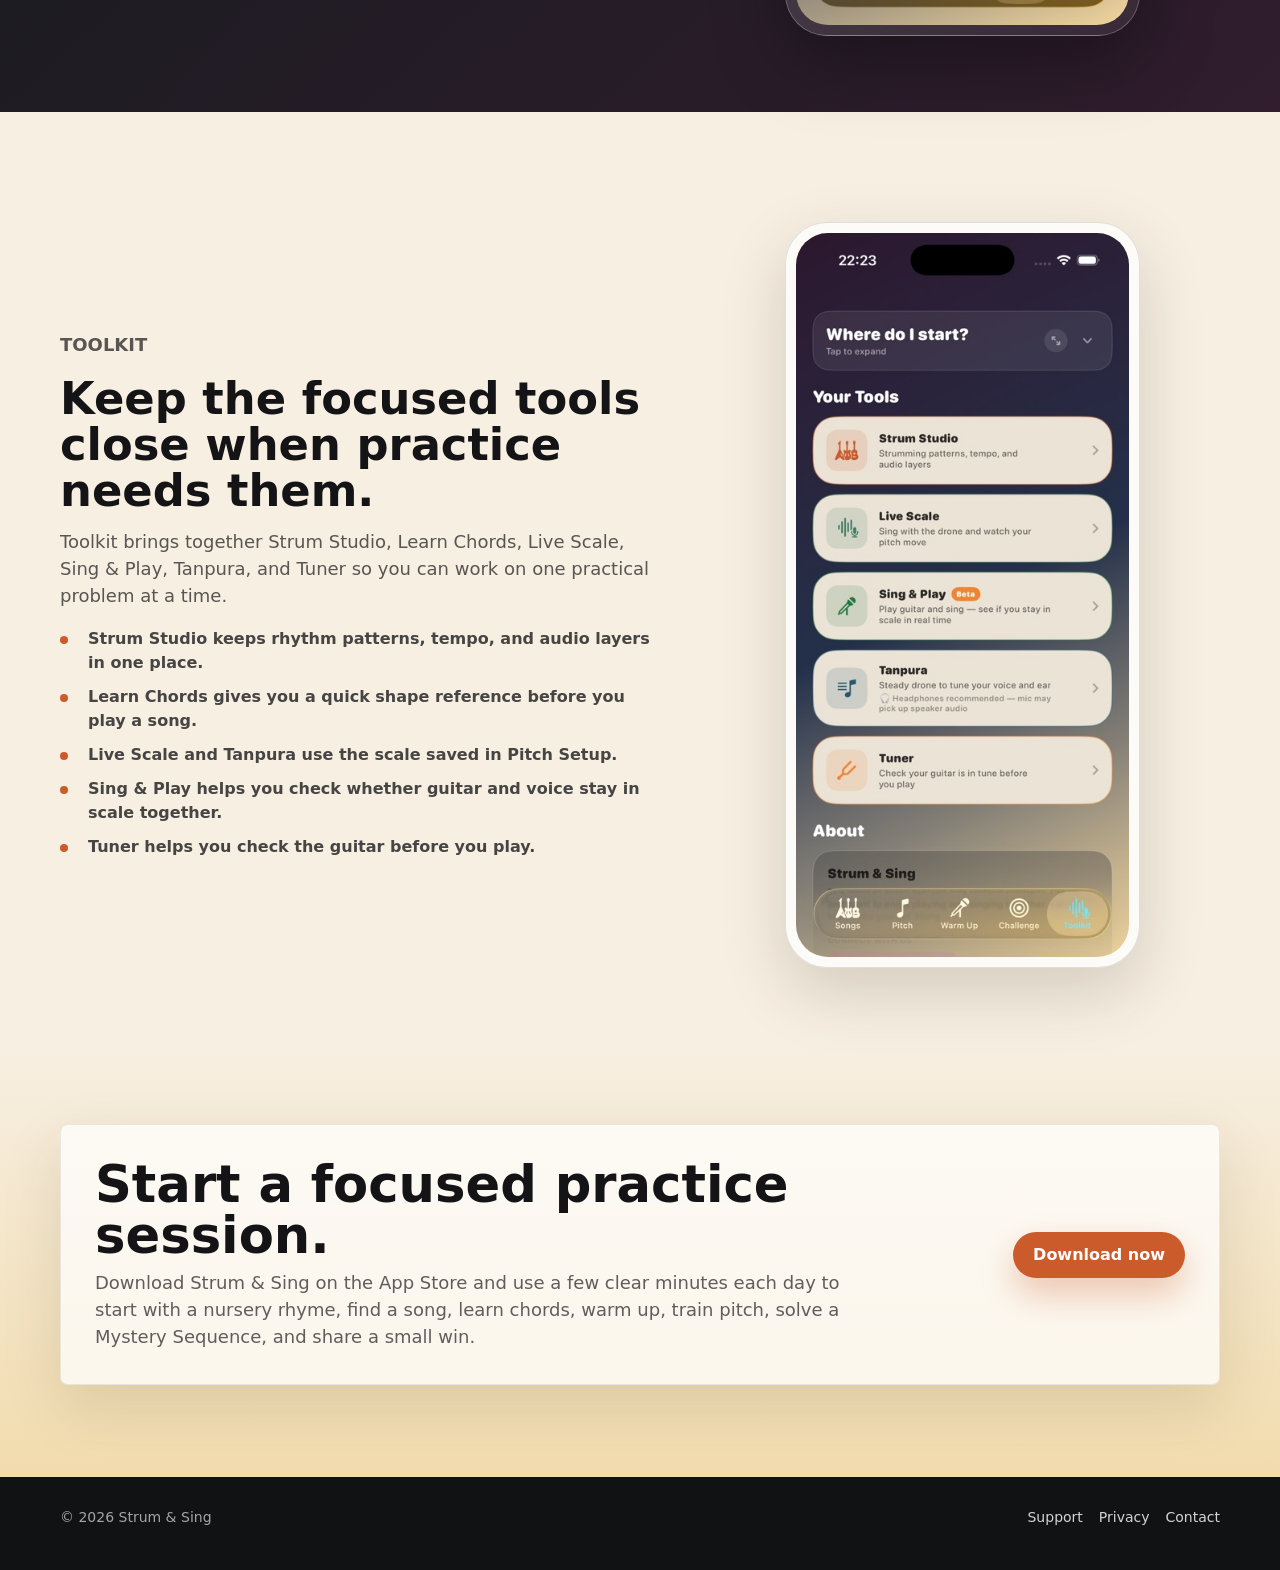
==== commit 5c051e69: "Add Practice Circle screenshot to website" ====
--- a/index.html
+++ b/index.html
@@ -729,7 +729,7 @@
         <img src="assets/challenge.jpg" alt="" />
       </div>
       <div class="hero-shot three">
-        <img src="assets/toolkit.jpg" alt="" />
+        <img src="assets/practice-circle.jpg" alt="" />
       </div>
     </div>
 
@@ -952,29 +952,20 @@
   </section>
 
   <section class="section deep" id="practice-circle">
-    <div class="wrap">
-      <div class="section-heading">
+    <div class="wrap story">
+      <div class="story-text">
         <p class="section-kicker">Practice Circle</p>
-        <h2 class="section-title">A private place to keep the practice wave moving.</h2>
-        <p class="section-copy">Create a small circle with friends or family, share fixed practice wins, and react with encouragement. No free-text feed is needed, so the circle stays simple and focused on progress.</p>
-      </div>
-
-      <div class="cards">
-        <article class="feature-card dark">
-          <span class="pill">Private</span>
-          <h3>Create or join</h3>
-          <p>Invite people with a circle code and keep each circle separate.</p>
-        </article>
-        <article class="feature-card dark">
-          <span class="pill">Wins</span>
-          <h3>Share practice</h3>
-          <p>Post simple wins like song practice, strumming, chords, warm up, or Mystery Sequence.</p>
-        </article>
-        <article class="feature-card dark">
-          <span class="pill">Nudge</span>
-          <h3>Ready when you are</h3>
-          <p>Set a gentle reminder so your turn to practise feels friendly, not heavy.</p>
-        </article>
+        <h3>A private place to keep the practice wave moving.</h3>
+        <p>Create a small circle with friends or family, share fixed practice wins, and react with encouragement. No free-text feed is needed, so the circle stays simple and focused on progress.</p>
+        <ul class="bullets">
+          <li>Invite people with a circle code and keep each circle separate.</li>
+          <li>Post simple wins like song practice, strumming, chords, warm up, or Mystery Sequence.</li>
+          <li>Set a gentle Ready when you are reminder for your turn to practise.</li>
+          <li>Only your circle name is shown; Apple username and email stay private.</li>
+        </ul>
+      </div>
+      <div class="device-frame">
+        <img src="assets/practice-circle.jpg" alt="Practice Circle tab showing circle name setup, Continue with Apple, and private practice circle benefits" loading="lazy" />
       </div>
     </div>
   </section>
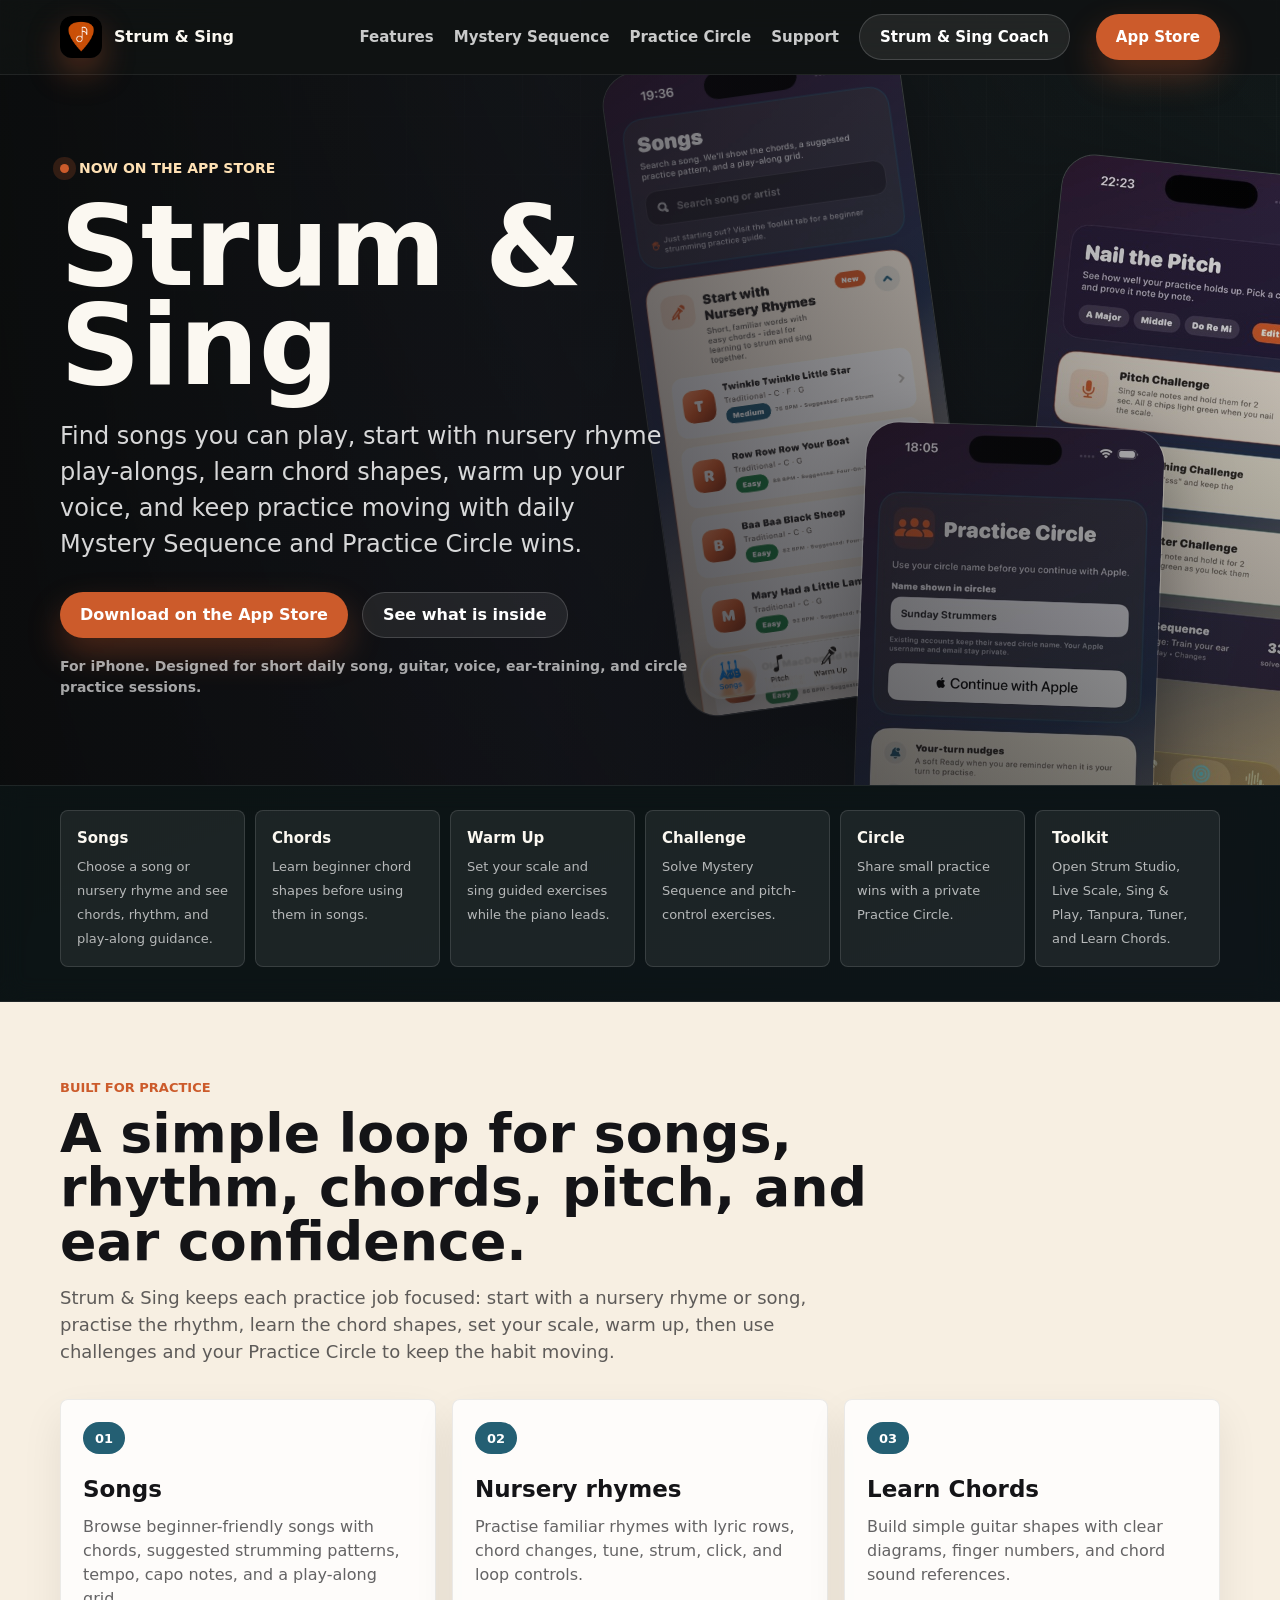
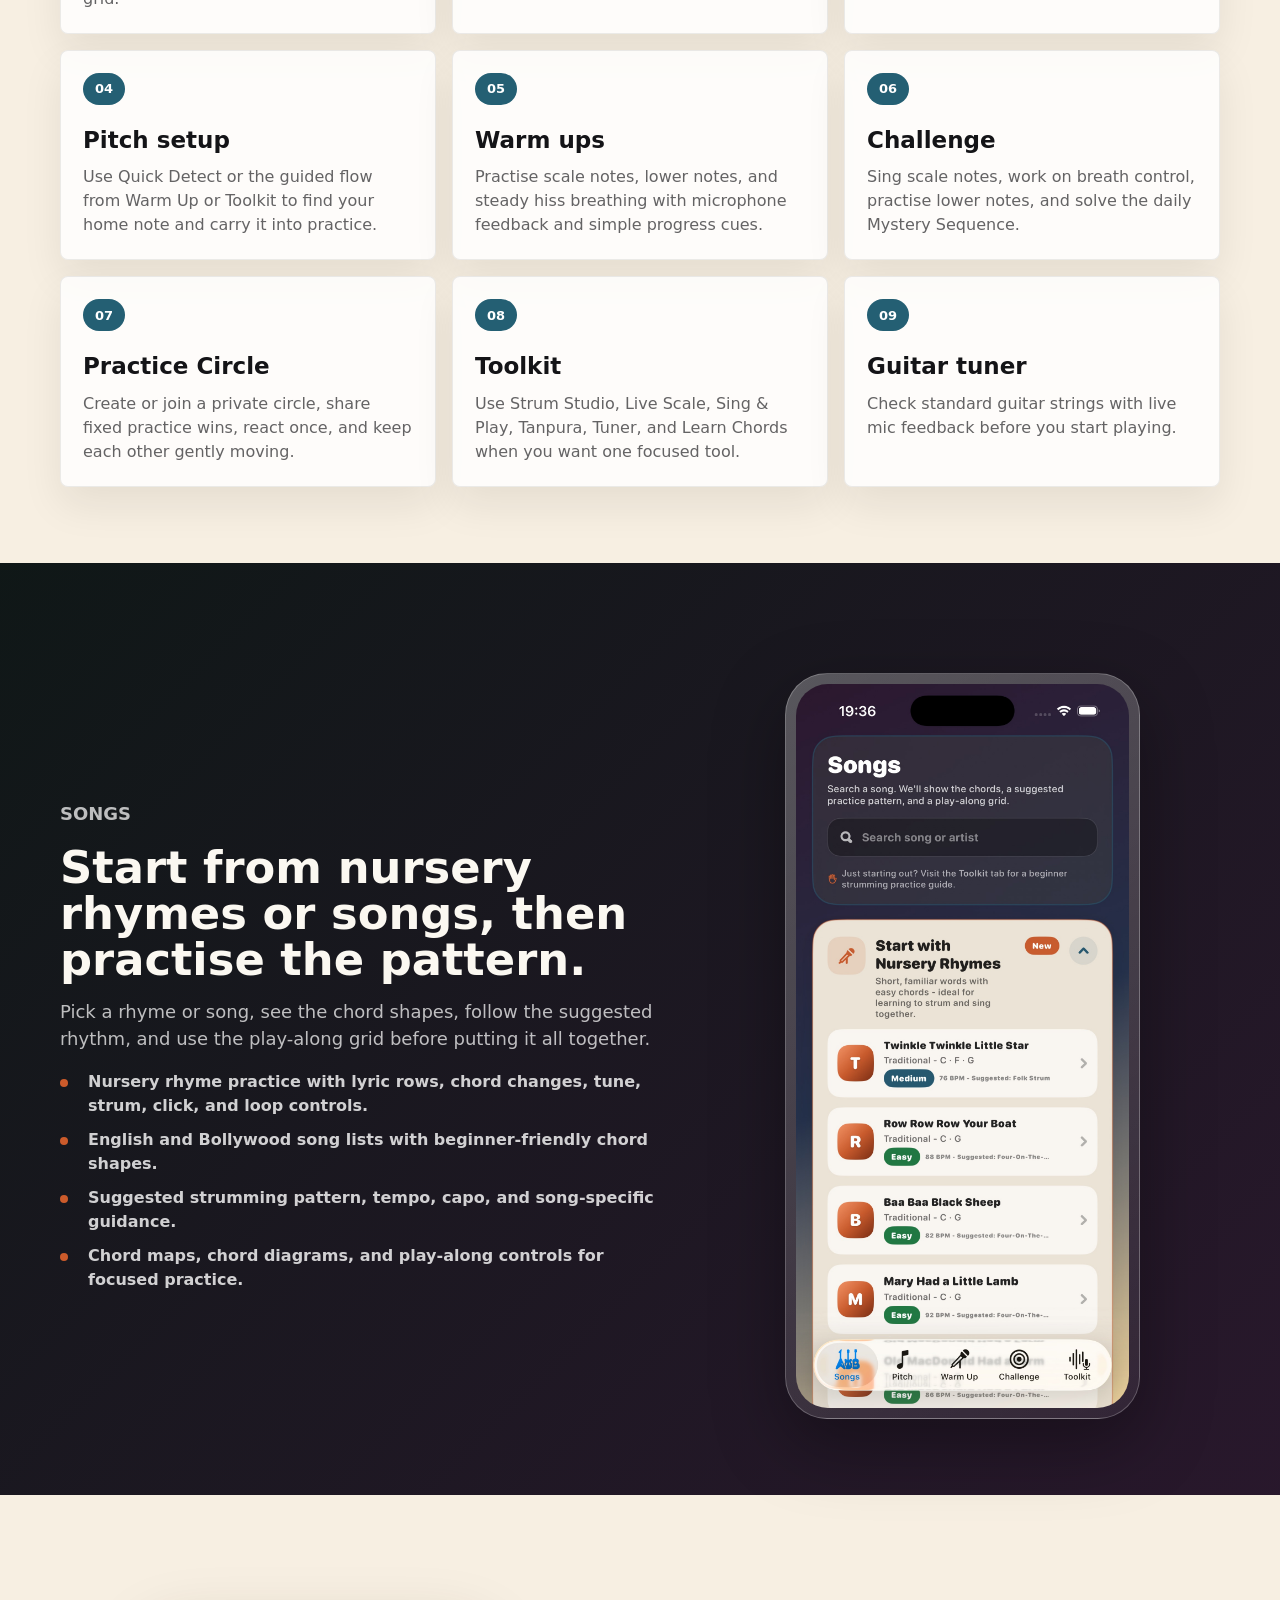
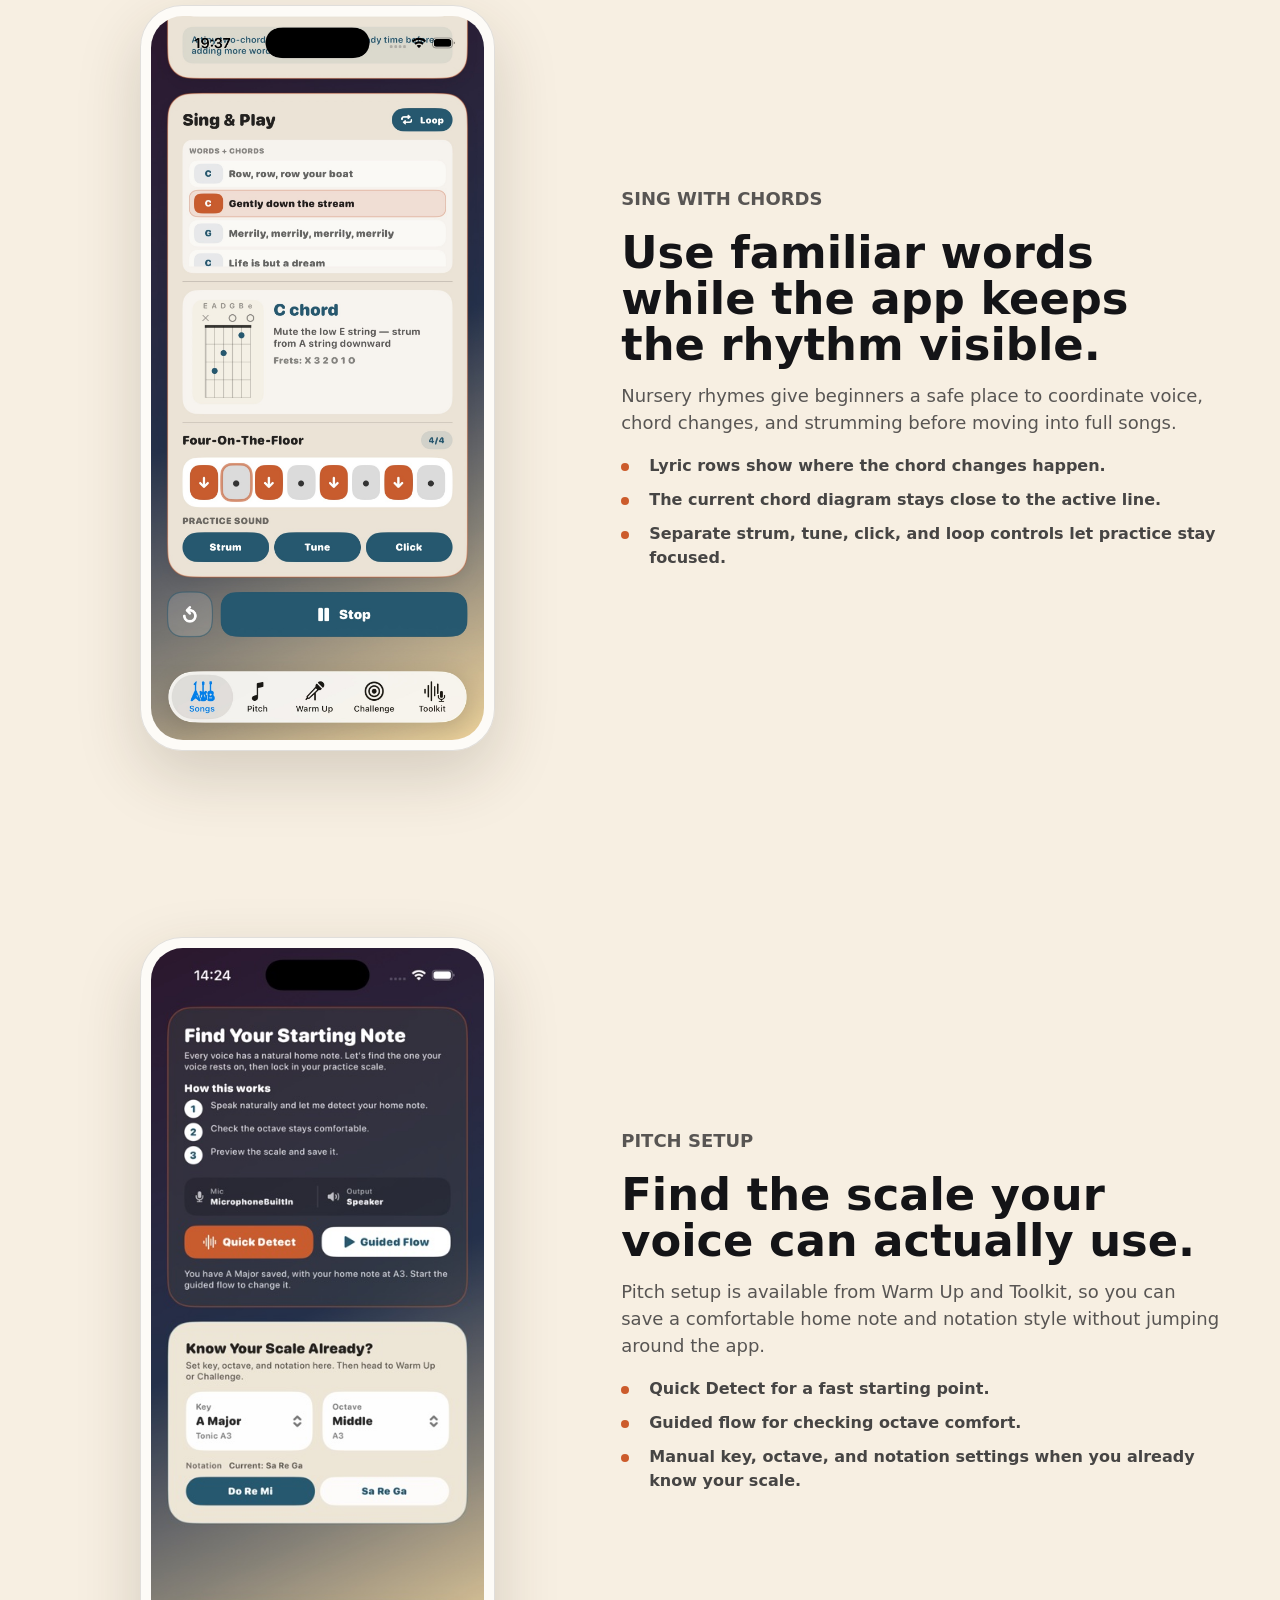
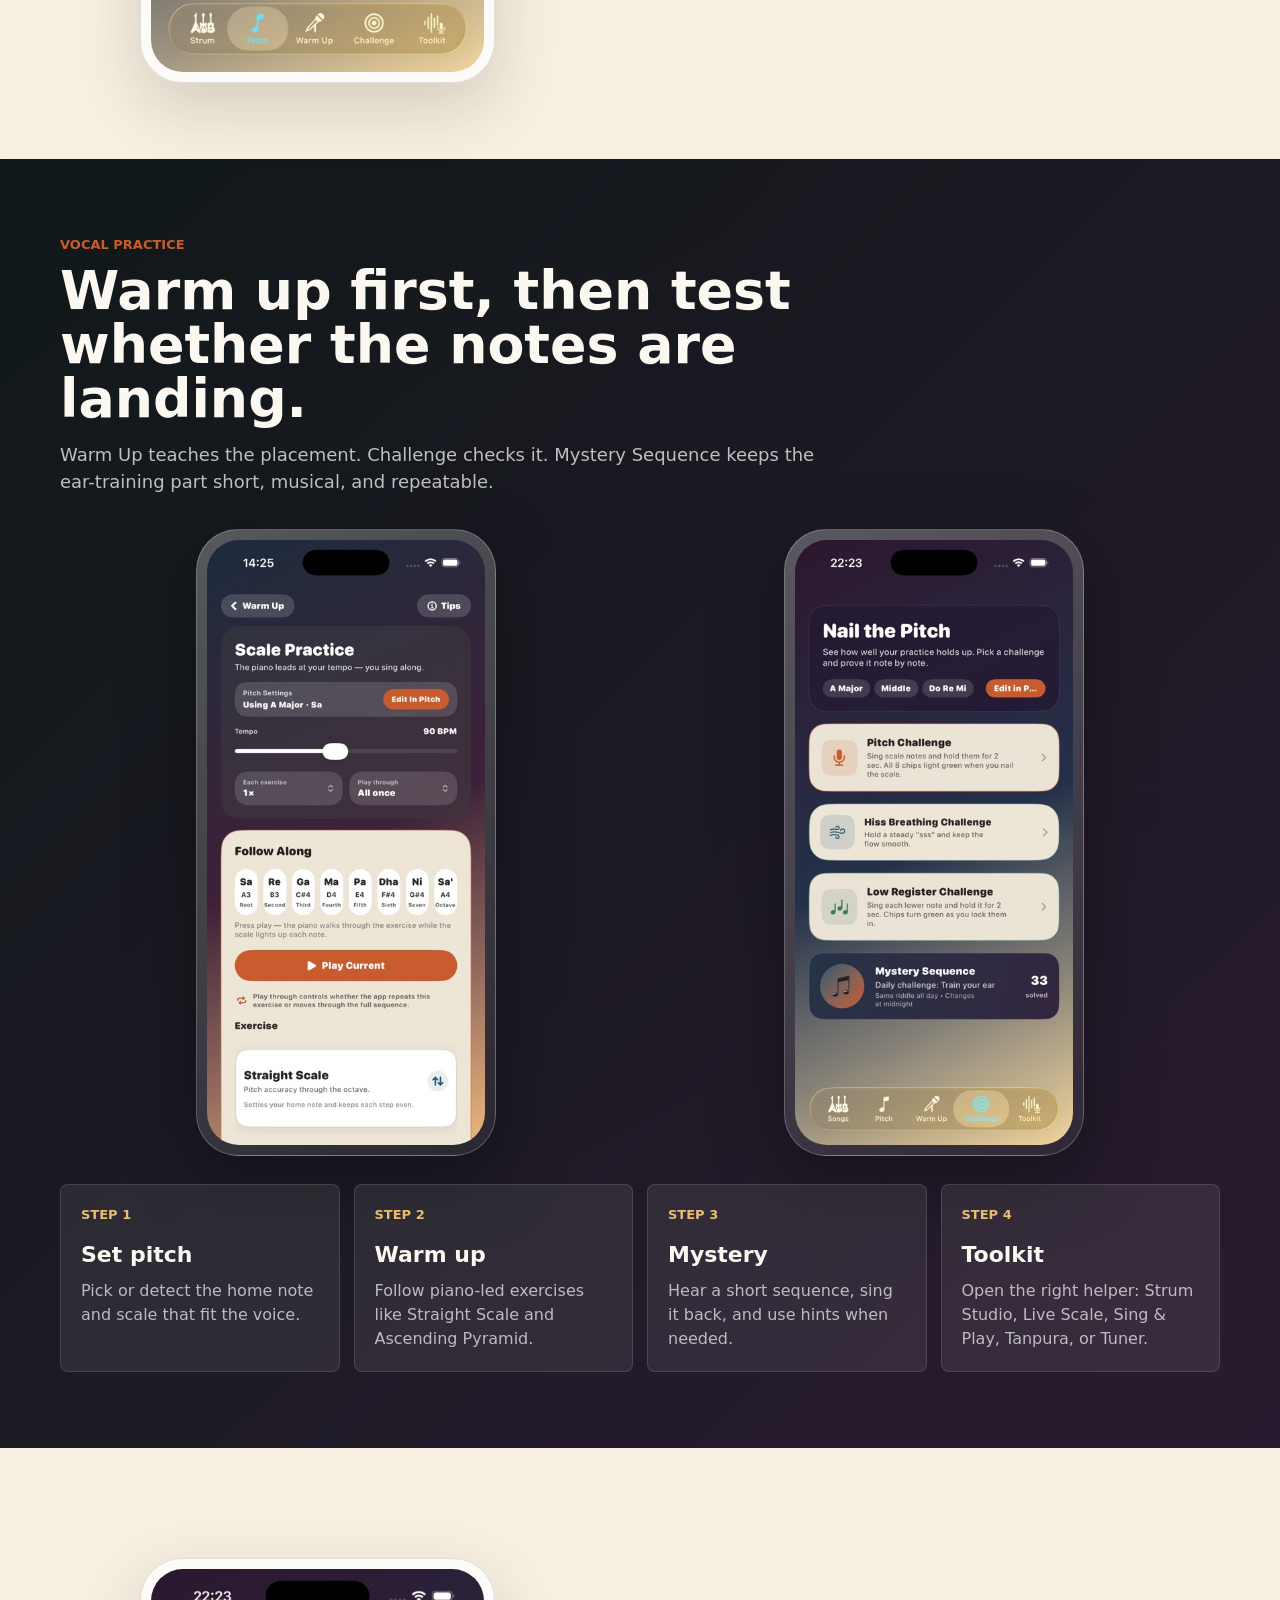
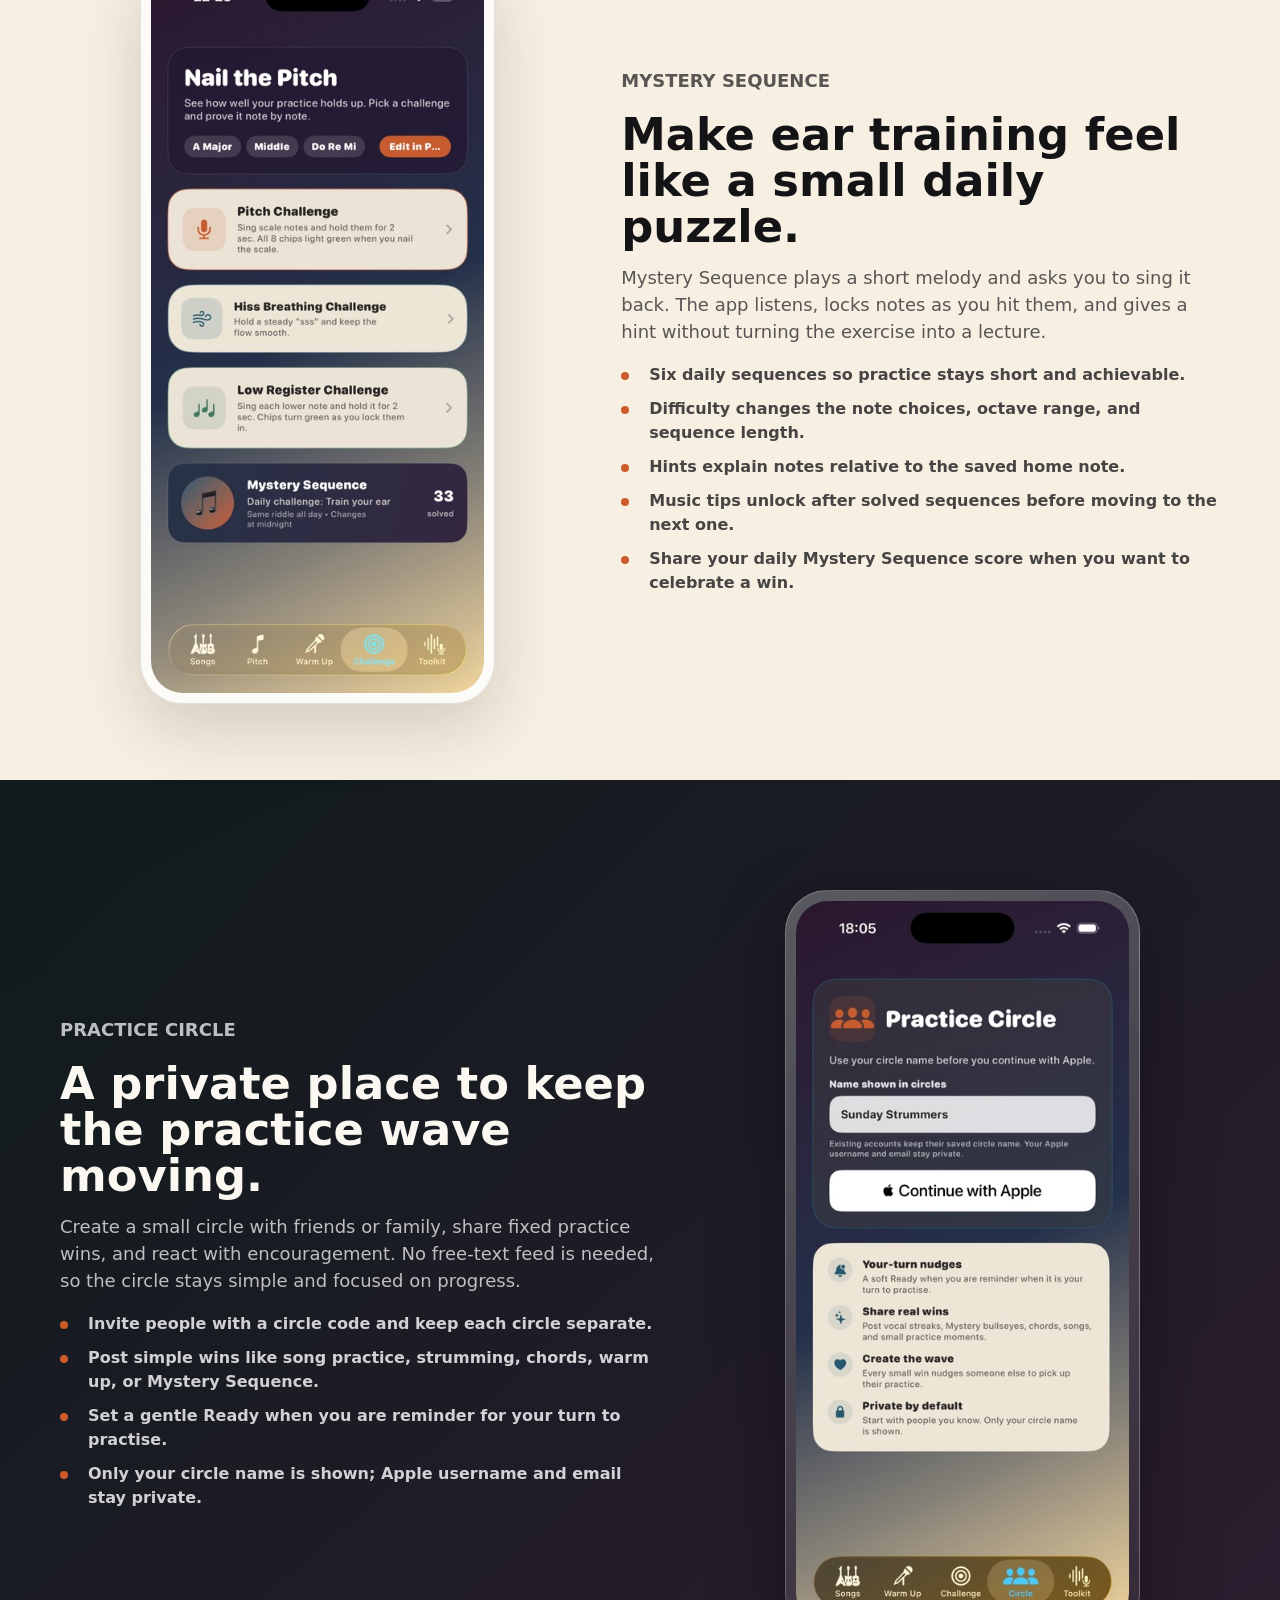
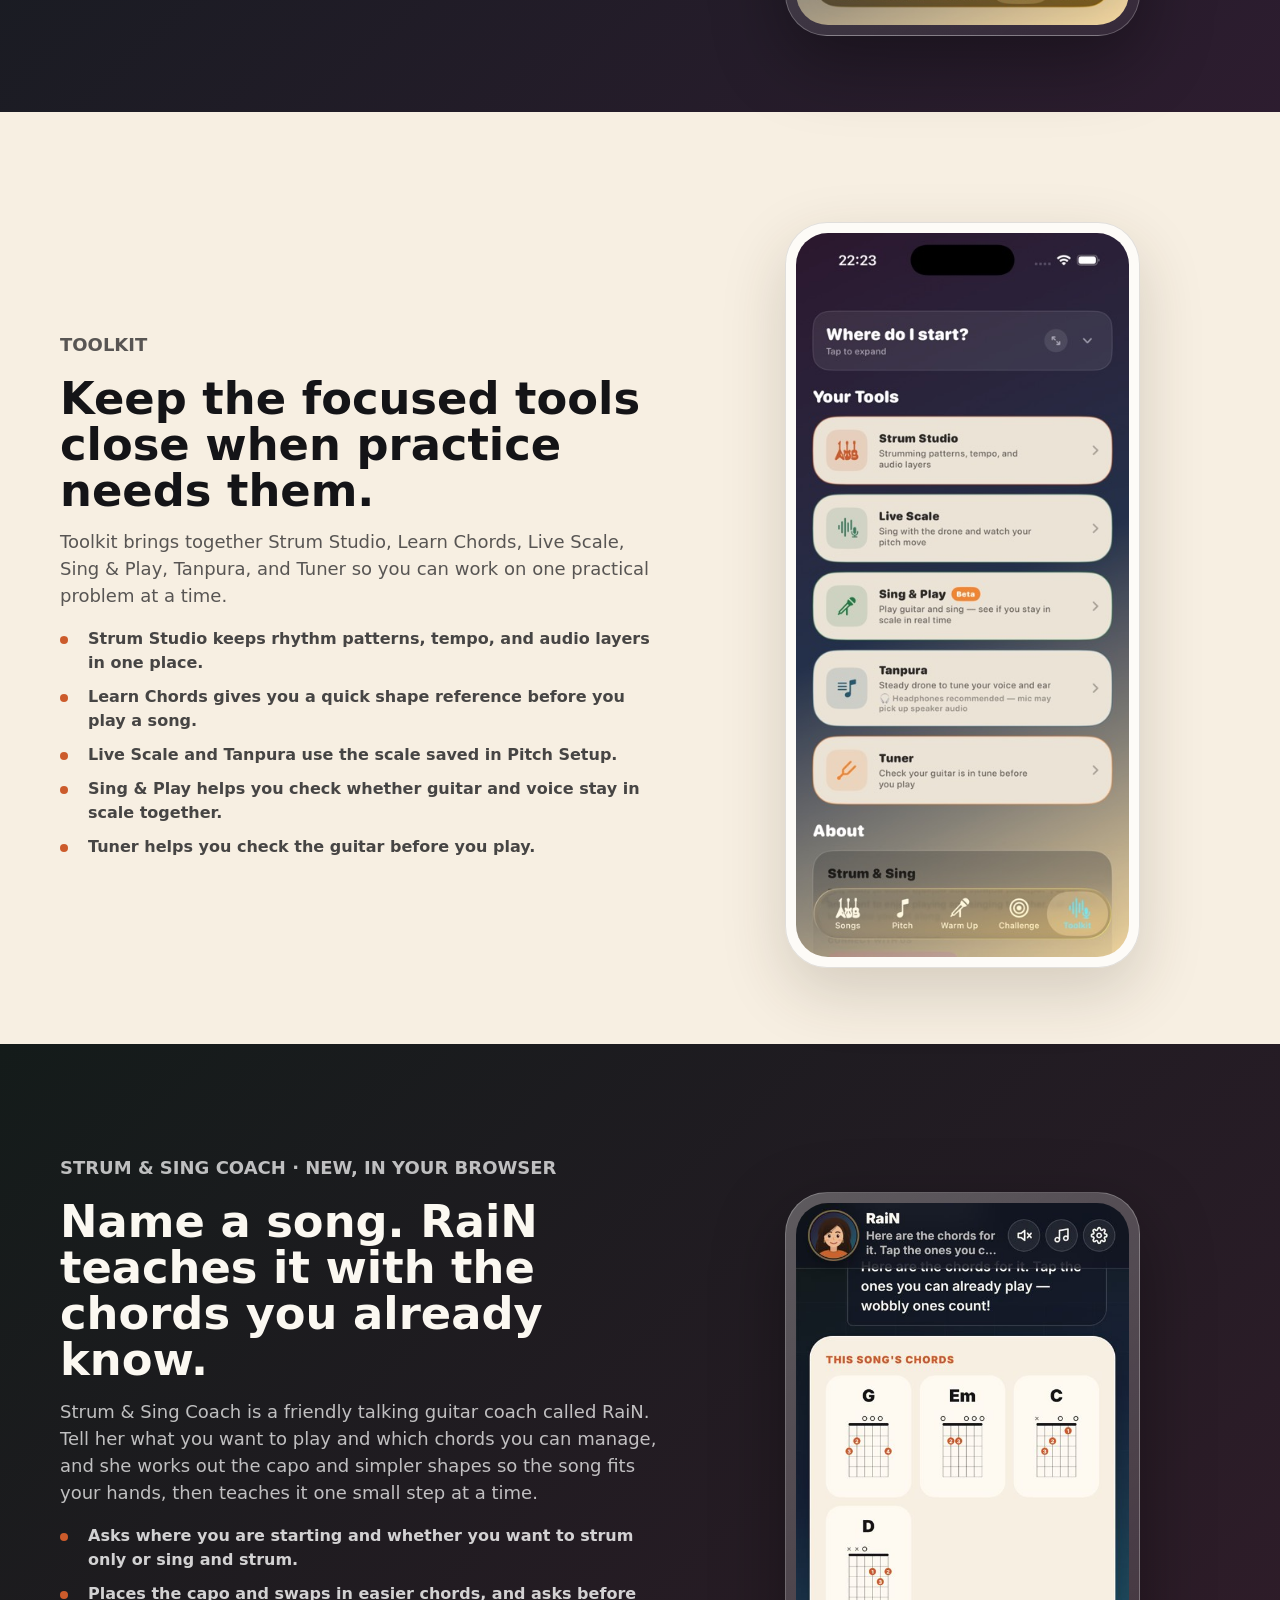
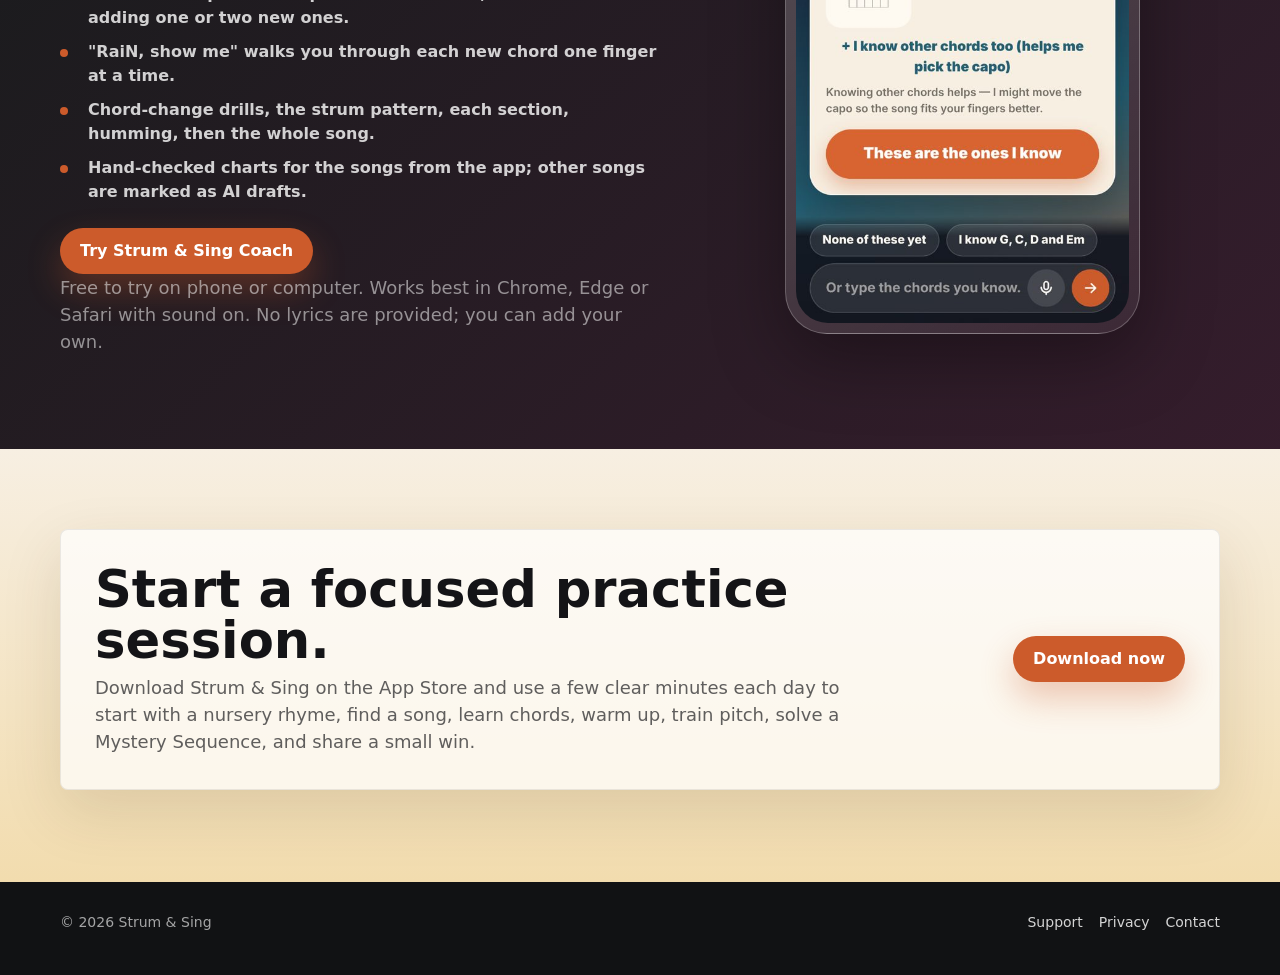
==== commit bdf60f8b: "Add Strum & Sing Coach (RaiN) at /coach" ====
--- a/index.html
+++ b/index.html
@@ -142,6 +142,25 @@
       color: #fff;
     }
 
+    .coach-actions {
+      display: flex;
+      flex-wrap: wrap;
+      gap: 12px;
+      margin-top: 24px;
+    }
+
+    .coach-note {
+      margin-top: 14px;
+      font-size: 14px;
+      opacity: 0.72;
+    }
+
+    .nav-coach { margin-right: 6px; }
+
+    @media (max-width: 680px) {
+      .nav-coach .hide-sm { display: none; }
+    }
+
     .hero {
       position: relative;
       overflow: hidden;
@@ -715,6 +734,7 @@
         <a href="#mystery-sequence">Mystery Sequence</a>
         <a href="#practice-circle">Practice Circle</a>
         <a href="support.html">Support</a>
+        <a class="button button-secondary nav-coach" href="coach/"><span><span class="hide-sm">Strum &amp; Sing </span>Coach</span></a>
         <a class="button button-primary" href="https://apps.apple.com/gb/app/strum-sing/id6762654476" target="_blank" rel="noopener">App Store</a>
       </div>
     </div>
@@ -990,6 +1010,30 @@
     </div>
   </section>
 
+  <section class="section deep" id="coach">
+    <div class="wrap story">
+      <div class="story-text">
+        <p class="section-kicker">Strum &amp; Sing Coach · New, in your browser</p>
+        <h3>Name a song. RaiN teaches it with the chords you already know.</h3>
+        <p>Strum &amp; Sing Coach is a friendly talking guitar coach called RaiN. Tell her what you want to play and which chords you can manage, and she works out the capo and simpler shapes so the song fits your hands, then teaches it one small step at a time.</p>
+        <ul class="bullets">
+          <li>Asks where you are starting and whether you want to strum only or sing and strum.</li>
+          <li>Places the capo and swaps in easier chords, and asks before adding one or two new ones.</li>
+          <li>"RaiN, show me" walks you through each new chord one finger at a time.</li>
+          <li>Chord-change drills, the strum pattern, each section, humming, then the whole song.</li>
+          <li>Hand-checked charts for the songs from the app; other songs are marked as AI drafts.</li>
+        </ul>
+        <div class="coach-actions">
+          <a class="button button-primary" href="coach/">Try Strum &amp; Sing Coach</a>
+        </div>
+        <p class="coach-note">Free to try on phone or computer. Works best in Chrome, Edge or Safari with sound on. No lyrics are provided; you can add your own.</p>
+      </div>
+      <div class="device-frame">
+        <img src="assets/coach-tiles.jpg" alt="Strum and Sing Coach showing RaiN asking which chords of the song you can already play" loading="lazy" />
+      </div>
+    </div>
+  </section>
+
   <section class="cta" id="download">
     <div class="wrap">
       <div class="cta-inner">
